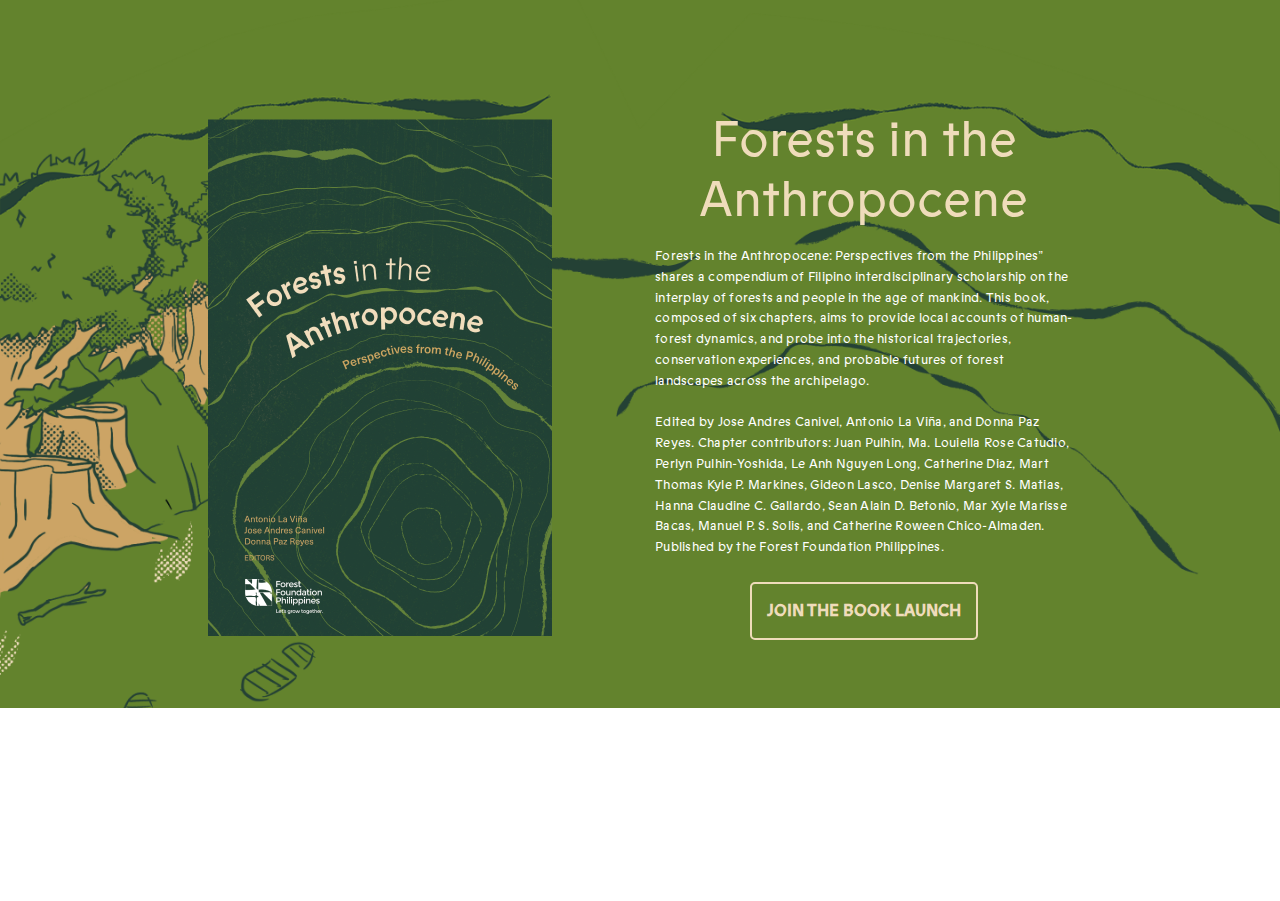
==== index.html @ 6886f60d "beta, splash, removed scroll" ====
<html>
  <head>
    <title>Forests in the Anthropocene</title>
    <meta charset="utf-8" />
    <meta name="viewport" content="width=device-width, initial-scale=1, user-scalable=no" />
    <link href="css/bootstrap.min.css" rel="stylesheet">
    <link rel="stylesheet" href="css/main.css" />
    <link rel="stylesheet" href="TahanGrotesk-Book.css" />
    <link rel="preconnect" href="https://fonts.gstatic.com">
    <link href="https://fonts.googleapis.com/css2?family=Arimo:wght@400;500;700&display=swap" rel="stylesheet">

  </head>

  <body data-target=".navbar" data-offset="50">


  <section id="hero">
    <div class="container">
      <br><br>

      <div class="col-md-10 row align-items-center m-auto">
        <div class="col-md-6">
          <img src="img/book.png">
        </div>
        <div class="col-md-6">
          <button class="three d-block d-md-none mx-auto mt-4 mb-1">Download</button>
          <h2 class="text-center" id="download-sec-copy">Forests in the Anthropocene</h2>
          <h5>Forests in the Anthropocene: Perspectives from the Philippines” shares a compendium of Filipino interdisciplinary scholarship on the interplay of forests and people in the age of mankind. This book, composed of six chapters, aims to provide local accounts of human-forest dynamics, and probe into the historical trajectories, conservation experiences, and probable futures of forest landscapes across the archipelago.<br><br>

          Edited by Jose Andres Canivel, Antonio La Viña, and Donna Paz Reyes.
          Chapter contributors: Juan Pulhin, Ma. Louiella Rose Catudio, Perlyn Pulhin-Yoshida, Le Anh Nguyen Long, Catherine Diaz, Mart Thomas Kyle P. Markines, Gideon Lasco, Denise Margaret S. Matias, Hanna Claudine C. Gallardo, Sean Alain D. Betonio, Mar Xyle Marisse Bacas, Manuel P. S. Solis, and Catherine Roween Chico-Almaden.

          Published by the Forest Foundation Philippines.</h5>
          <button class="three d-none d-md-block mx-auto mt-4 mb-1" id="dl-book"><a href="https://us06web.zoom.us/webinar/register/WN_xZzBWVZ1Qj-4t_iHycx9Fg" target="_blank">Join the book launch</a></button>
        </div>
        <!--<button value="Open popup!" id="popup__toggle" class="two" data-toggle="modal" data-src="https://www.youtube.com/embed/xNN7iTA57jM" data-target="#watchtrailer">Watch the trailer →</button>-->
      </div>


    <div class="modal fade" id="watchtrailer" tabindex="-1" role="dialog" aria-labelledby="exampleModalLabel" aria-hidden="true">
      <div class="modal-dialog modal-lg" role="document">
        <div class="modal-content">
          <div class="modal-body" id="trailerhome">
            <button type="button" class="close" data-dismiss="modal" aria-label="Close">
              <span aria-hidden="true">&times;</span>
            </button>
            <!-- 16:9 aspect ratio -->
            <div class="embed-responsive embed-responsive-16by9">
              <iframe class="embed-responsive-item" src="https://www.youtube.com/embed/xNN7iTA57jM" id="video" allowscriptaccess="always" allow="autoplay"></iframe>
            </div>
          </div>
        </div>
      </div>
    </div>
  </section>


  </div>
  <style>

  h2, p {
    color:#EFDCBB;
  }
  .modal {
    top: 100 !important;
  }

  .ico-nav {
      width: 16px;
      padding: 5px 0;
  }
  .nav-link {
    display: block;
    padding: .3rem 1rem;
  }

  .one a {
      color: #715421;
  }

  .one a:hover {
    text-decoration: none;
  }

  .two a {
      color: #EFDCBB;
  }

  .two a:hover {
    text-decoration: none;
  }

  .three a {
    color: #EFDCBB;
  }

  .three a:hover {
    text-decoration: none;
    color: #715421;
  }

  #hero {
    background-color: #63832D;
    color: white;
    padding:5% 0;
    background-image: url("img/bg-anthrop.png");
    background-repeat: no-repeat;
    background-size: cover;
    background-position: top;
    background-attachment: fixed;
}

h5 {
      font-size: 0.8rem;
      line-height: 1.3rem;
}

  </style>


  <!-- Bootstrap core JavaScript -->
  <script src="js/jquery.min.js"></script>
  <script src="js/bootstrap.bundle.min.js"></script>

  <!-- Plugin JavaScript -->
  <script src="js/jquery.easing.min.js"></script>

  <!-- Custom JavaScript for this theme -->
  <script src="js/scrolling-nav.js"></script>

  <script src="js/home.js"></script>

  </body>
</html>
---- css/main.css ----
* {
  margin: 0;
}


body {
  font-family: "Prophet", sans-serif; /*"TahanGroteskBook", Tahan Grotesk;*/
  margin: 0;
  overflow-x: hidden;
  /*background-color: #63832D;*/
}

img {
  width: 100%;
}

h1 {
  font-size: 3.5rem;
  font-weight: lighter;
  margin: 20px 0;
  font-family: "Prophet", sans-serif;

}
h2 {
  font-size: 3.1rem;
  font-weight: lighter;
  /*font-style: italic;*/
  margin-bottom: 1rem;
}
h3 {
  font-size:2.2rem;
  font-weight: lighter;
}
h4 {
  font-size:1.7rem;
  line-height: 2rem;
  margin-right: 10%;
  font-weight: lighter;

}

h5 {
  font-size: 1.1rem;
  /*font-family: Arimo;*/
  line-height: 1.8rem;
  font-weight: lighter;
  letter-spacing: 0.25px;

}
p {
  font-size: 1.05rem;
  font-family: "NeueHaas", Arimo;
  line-height: 1.8rem;
  margin-bottom: 25px;

}

hr {
  margin: 5% 0;
}

button {
  font-family: "Prophet-medium", sans-serif;
  font-weight: bold;
  background-color: white;
  border: 2px red solid;
  padding: 15px;
  margin: 15px 0;
  border-radius: 5px;
  text-transform: uppercase;
  font-size: 1rem;
}
#nav{
  z-index: 1;
  right: 0;
  top: 20%;
  width: 90px;
}
  #nav button{
    border: 0;
    background: transparent;
    outline: none;
  }
.navbar-nav {
  background: #CDA560;
  border-radius: 3rem;
}
  .navbar-nav a{
    color: #EFDCBB;
    width: 75px;
    text-align: center;
  }
  .navbar-light .navbar-nav .nav-link.active{
    color: #715321;
    background: #fff;
    border-radius: 2.5rem;
    /*padding: 1rem 2.3rem;*/
  }
.next{
  transform: rotate(180deg);
}

.sm {
    font-size: 0.8rem;
    line-height: 1.2rem;
    font-weight: bolder;
    letter-spacing: 0.1px;
}
  .sm b{
    color: #247163;
  }

.iframResponsive{
  position: relative;
  padding-bottom: 56.25%;
  height: 0;
}
.iframResponsive iframe{
  position: absolute;
  top: 0;
  left: 0;
  width: 100%;
  height: 100%;
}

.embed-container {
  position: relative;
  padding-bottom: 56.25%;
  height: 0;
  overflow: hidden;
  max-width: 100%;
}
  .embed-container iframe,
  .embed-container object,
  .embed-container embed {
    position: absolute;
    top: 0;
    left: 0;
    width: 100%;
    height: 100%;
  }
  #trailerhome{
    background: #000;
  }
    #trailerhome button{
      margin: 0 !important;
      opacity: 1;
    }
    #trailerhome button span{
      color: #9CC5BC;
    }

.one {
  color: #715421;
  border-color: #CDA560;
  transition: all 0.3s ease-in-out;
}

button.one:hover {
  color: #715421;
  background-color: #CDA560;
}

.two {
  color: #EFDCBB;
  border-color: #EFDCBB;
  background-color: #234135;
  transition: all 0.3s ease-in-out;
}

button.two:hover {
  color: #715421;
  background-color: #EFDCBB;
}

.three {
  color: #EFDCBB;
  border-color: #EFDCBB;
  background-color: #63832D;
  font-size: 1.6rem;
  transition: all 0.3s ease-in-out;
}

button.three:hover {
  color: #715421;
  background-color: #EFDCBB;
}


section {
  position: relative;
  top: -1;
  margin-bottom: -1;
}

.pdf-size{
  font-size: 0.8rem !important;
}

.preview{
  /*background-color: white;
  background-position: bottom;
  background-repeat: no-repeat;
  background-size: contain;
  /*padding: 1% 10% 5% 10%;
  padding: 0 0 10rem;
  transform: translateY(-40%);*/
}

.preview-downward{
  background-color: white;
  background-image: url("../img/top-green.png");
  background-position: bottom;
  background-repeat: no-repeat;
  background-size: contain;
  padding-bottom: 5%;
  padding-top: 1%;
}

/* TEMP BG LAYERS ---------------------------------------- */


#decision-sec {
  background: url("../img/dec-img-left.png") top left no-repeat,
              url("../img/dec-img-right.png") top right no-repeat,
              url("../img/top-green-dw-white.png") top no-repeat,
              url("../img/bottom-green-down-lime.png") bottom no-repeat,
              linear-gradient(180deg, rgba(218,244,244,0) 26%, rgba(35,65,53,1) 26%);
  background-size: auto, auto, auto, contain;
  /*background-image: url("../img/dec-img-left.png"), url("../img/dec-img-right.png"), url("../img/top-green-dw-white.png"), url("../img/bottom-green-down-lime.png");*/
  /*background-repeat: no-repeat;
  background-position: top left, top right, top, bottom;
  background-size: auto, auto, auto, contain;*/
  /*transform: translateY(905%);*/
  padding-bottom: 20rem;
  padding-top: 30rem;
  width: 100%;
  top: 628rem;
}

#download-sec {
  background-image: url("../img/download-img.png"), url("../img/download-img-bottom.png");
  background-repeat: no-repeat;
  background-position: top, bottom;
  background-size: contain;
  /*transform: translateY(727%);*/
  width: 100%;
  top: 698rem;
  padding-bottom: 10rem;
  padding-top: 10rem;
}

#dl-book{
  font-size: 1rem;
}

#footer{
  background-image: url("../img/footer-top.png"), url("../img/hero-bg.png");
  background-repeat: no-repeat;
  background-size: contain, cover;
  background-position: top, 0 1px;
  padding: 20rem 0 5rem 5rem;
  /*transform: translateY(2280%);*/
  width: 100%;
  top: 794rem;
}
#footer a{
  color: #EFDCBB;
}


/* TEMP PER SECTION ---------------------------------------- */


#hero {
    background-color: #234135;
    color: white;
    padding: 0;
    padding-bottom: 15%;
    background-image: url("../img/hero-bg.png");
    background-repeat: no-repeat;
    background-size: cover;
    background-position: top;
    background-attachment: fixed;
}
#hero p {
  color: #9CC5BC;
  font-family: "Prophet", sans-serif;
}

#hero img {
  width: auto;
}
#hero-top {
  padding-top: 3rem;
}
#logo-container{
  width: 1200px;
  margin: auto;
  position: relative;

  -webkit-mask-image: linear-gradient(90deg, rgba(0,0,0,1) 0%, rgba(0,0,0,0) 0%);
  -webkit-mask-size: 300% 100%;
  mask-image: linear-gradient(90deg, rgba(0,0,0,1) 0%, rgba(0,0,0,0) 0%);
  mask-size: 300% 100%;
  animation: fade 3s ease-in-out 1s normal forwards;
}
#hero-top object{
  width: 100%;
  top: 11rem;
  -webkit-mask-image: linear-gradient(90deg, rgba(0,0,0,1) 0%, rgba(0,0,0,0) 0%);
  -webkit-mask-size: 300% 100%;
  mask-image: linear-gradient(90deg, rgba(0,0,0,1) 0%, rgba(0,0,0,0) 0%);
  mask-size: 300% 100%;
  animation: fade 3s ease-in-out 1s normal forwards;
  }
  @keyframes fade {
    0% {
      -webkit-mask-image: linear-gradient(90deg, rgba(0,0,0,1) 0%, rgba(0,0,0,0) 0%);
      mask-image: linear-gradient(90deg, rgba(0,0,0,1) 0%, rgba(0,0,0,0) 0%);
    }
    1% {
      -webkit-mask-image: linear-gradient(90deg, rgba(0,0,0,1) 1%, rgba(0,0,0,0) 0%);
      mask-image: linear-gradient(90deg, rgba(0,0,0,1) 1%, rgba(0,0,0,0) 0%);
    }
    2% {
      -webkit-mask-image: linear-gradient(90deg, rgba(0,0,0,1) 2%, rgba(0,0,0,0) 0%);
      mask-image: linear-gradient(90deg, rgba(0,0,0,1) 2%, rgba(0,0,0,0) 0%);
    }
    3% {
      -webkit-mask-image: linear-gradient(90deg, rgba(0,0,0,1) 3%, rgba(0,0,0,0) 0%);
      mask-image: linear-gradient(90deg, rgba(0,0,0,1) 3%, rgba(0,0,0,0) 0%);
    }
    4% {
      -webkit-mask-image: linear-gradient(90deg, rgba(0,0,0,1) 4%, rgba(0,0,0,0) 0%);
      mask-image: linear-gradient(90deg, rgba(0,0,0,1) 4%, rgba(0,0,0,0) 0%);
    }
    5% {
      -webkit-mask-image: linear-gradient(90deg, rgba(0,0,0,1) 5%, rgba(0,0,0,0) 0%);
      mask-image: linear-gradient(90deg, rgba(0,0,0,1) 5%, rgba(0,0,0,0) 0%);
    }
    6% {
      -webkit-mask-image: linear-gradient(90deg, rgba(0,0,0,1) 6%, rgba(0,0,0,0) 0%);
      mask-image: linear-gradient(90deg, rgba(0,0,0,1) 6%, rgba(0,0,0,0) 0%);
    }
    7% {
      -webkit-mask-image: linear-gradient(90deg, rgba(0,0,0,1) 7%, rgba(0,0,0,0) 0%);
      mask-image: linear-gradient(90deg, rgba(0,0,0,1) 7%, rgba(0,0,0,0) 0%);
    }
    8% {
      -webkit-mask-image: linear-gradient(90deg, rgba(0,0,0,1) 8%, rgba(0,0,0,0) 0%);
      mask-image: linear-gradient(90deg, rgba(0,0,0,1) 8%, rgba(0,0,0,0) 0%);
    }
    9% {
      -webkit-mask-image: linear-gradient(90deg, rgba(0,0,0,1) 9%, rgba(0,0,0,0) 0%);
      mask-image: linear-gradient(90deg, rgba(0,0,0,1) 9%, rgba(0,0,0,0) 0%);
    }
    10% {
      -webkit-mask-image: linear-gradient(90deg, rgba(0,0,0,1) 10%, rgba(0,0,0,0) 0%);
      mask-image: linear-gradient(90deg, rgba(0,0,0,1) 10%, rgba(0,0,0,0) 0%);
    }
    11% {
      -webkit-mask-image: linear-gradient(90deg, rgba(0,0,0,1) 11%, rgba(0,0,0,0) 0%);
      mask-image: linear-gradient(90deg, rgba(0,0,0,1) 11%, rgba(0,0,0,0) 0%);
    }
    12% {
      -webkit-mask-image: linear-gradient(90deg, rgba(0,0,0,1) 12%, rgba(0,0,0,0) 0%);
      mask-image: linear-gradient(90deg, rgba(0,0,0,1) 12%, rgba(0,0,0,0) 0%);
    }
    13% {
      -webkit-mask-image: linear-gradient(90deg, rgba(0,0,0,1) 13%, rgba(0,0,0,0) 0%);
      mask-image: linear-gradient(90deg, rgba(0,0,0,1) 13%, rgba(0,0,0,0) 0%);
    }
    14% {
      -webkit-mask-image: linear-gradient(90deg, rgba(0,0,0,1) 14%, rgba(0,0,0,0) 0%);
      mask-image: linear-gradient(90deg, rgba(0,0,0,1) 14%, rgba(0,0,0,0) 0%);
    }
    15% {
      -webkit-mask-image: linear-gradient(90deg, rgba(0,0,0,1) 15%, rgba(0,0,0,0) 0%);
      mask-image: linear-gradient(90deg, rgba(0,0,0,1) 15%, rgba(0,0,0,0) 0%);
    }
    16% {
      -webkit-mask-image: linear-gradient(90deg, rgba(0,0,0,1) 16%, rgba(0,0,0,0) 0%);
      mask-image: linear-gradient(90deg, rgba(0,0,0,1) 16%, rgba(0,0,0,0) 0%);
    }
    17% {
      -webkit-mask-image: linear-gradient(90deg, rgba(0,0,0,1) 17%, rgba(0,0,0,0) 0%);
      mask-image: linear-gradient(90deg, rgba(0,0,0,1) 17%, rgba(0,0,0,0) 0%);
    }
    18% {
      -webkit-mask-image: linear-gradient(90deg, rgba(0,0,0,1) 18%, rgba(0,0,0,0) 0%);
      mask-image: linear-gradient(90deg, rgba(0,0,0,1) 18%, rgba(0,0,0,0) 0%);
    }
    19% {
      -webkit-mask-image: linear-gradient(90deg, rgba(0,0,0,1) 19%, rgba(0,0,0,0) 0%);
      mask-image: linear-gradient(90deg, rgba(0,0,0,1) 19%, rgba(0,0,0,0) 0%);
    }
    20% {
      -webkit-mask-image: linear-gradient(90deg, rgba(0,0,0,1) 20%, rgba(0,0,0,0) 0%);
      mask-image: linear-gradient(90deg, rgba(0,0,0,1) 20%, rgba(0,0,0,0) 0%);
    }
    21% {
      -webkit-mask-image: linear-gradient(90deg, rgba(0,0,0,1) 21%, rgba(0,0,0,0) 0%);
      mask-image: linear-gradient(90deg, rgba(0,0,0,1) 21%, rgba(0,0,0,0) 0%);
    }
    22% {
      -webkit-mask-image: linear-gradient(90deg, rgba(0,0,0,1) 22%, rgba(0,0,0,0) 0%);
      mask-image: linear-gradient(90deg, rgba(0,0,0,1) 22%, rgba(0,0,0,0) 0%);
    }
    23% {
      -webkit-mask-image: linear-gradient(90deg, rgba(0,0,0,1) 23%, rgba(0,0,0,0) 0%);
      mask-image: linear-gradient(90deg, rgba(0,0,0,1) 23%, rgba(0,0,0,0) 0%);
    }
    24% {
      -webkit-mask-image: linear-gradient(90deg, rgba(0,0,0,1) 24%, rgba(0,0,0,0) 0%);
      mask-image: linear-gradient(90deg, rgba(0,0,0,1) 24%, rgba(0,0,0,0) 0%);
    }
    25% {
      -webkit-mask-image: linear-gradient(90deg, rgba(0,0,0,1) 25%, rgba(0,0,0,0) 0%);
      mask-image: linear-gradient(90deg, rgba(0,0,0,1) 25%, rgba(0,0,0,0) 0%);
    }
    26% {
      -webkit-mask-image: linear-gradient(90deg, rgba(0,0,0,1) 26%, rgba(0,0,0,0) 0%);
      mask-image: linear-gradient(90deg, rgba(0,0,0,1) 26%, rgba(0,0,0,0) 0%);
    }
    27% {
      -webkit-mask-image: linear-gradient(90deg, rgba(0,0,0,1) 27%, rgba(0,0,0,0) 0%);
      mask-image: linear-gradient(90deg, rgba(0,0,0,1) 27%, rgba(0,0,0,0) 0%);
    }
    28% {
      -webkit-mask-image: linear-gradient(90deg, rgba(0,0,0,1) 28%, rgba(0,0,0,0) 0%);
      mask-image: linear-gradient(90deg, rgba(0,0,0,1) 28%, rgba(0,0,0,0) 0%);
    }
    29% {
      -webkit-mask-image: linear-gradient(90deg, rgba(0,0,0,1) 29%, rgba(0,0,0,0) 0%);
      mask-image: linear-gradient(90deg, rgba(0,0,0,1) 29%, rgba(0,0,0,0) 0%);
    }
    30% {
      -webkit-mask-image: linear-gradient(90deg, rgba(0,0,0,1) 30%, rgba(0,0,0,0) 0%);
      mask-image: linear-gradient(90deg, rgba(0,0,0,1) 30%, rgba(0,0,0,0) 0%);
    }
    31% {
      -webkit-mask-image: linear-gradient(90deg, rgba(0,0,0,1) 31%, rgba(0,0,0,0) 0%);
      mask-image: linear-gradient(90deg, rgba(0,0,0,1) 31%, rgba(0,0,0,0) 0%);
    }
    32% {
      -webkit-mask-image: linear-gradient(90deg, rgba(0,0,0,1) 32%, rgba(0,0,0,0) 0%);
      mask-image: linear-gradient(90deg, rgba(0,0,0,1) 32%, rgba(0,0,0,0) 0%);
    }
    33% {
      -webkit-mask-image: linear-gradient(90deg, rgba(0,0,0,1) 33%, rgba(0,0,0,0) 0%);
      mask-image: linear-gradient(90deg, rgba(0,0,0,1) 33%, rgba(0,0,0,0) 0%);
    }
    34% {
      -webkit-mask-image: linear-gradient(90deg, rgba(0,0,0,1) 34%, rgba(0,0,0,0) 0%);
      mask-image: linear-gradient(90deg, rgba(0,0,0,1) 34%, rgba(0,0,0,0) 0%);
    }
    35% {
      -webkit-mask-image: linear-gradient(90deg, rgba(0,0,0,1) 35%, rgba(0,0,0,0) 0%);
      mask-image: linear-gradient(90deg, rgba(0,0,0,1) 35%, rgba(0,0,0,0) 0%);
    }
    36% {
      -webkit-mask-image: linear-gradient(90deg, rgba(0,0,0,1) 36%, rgba(0,0,0,0) 0%);
      mask-image: linear-gradient(90deg, rgba(0,0,0,1) 36%, rgba(0,0,0,0) 0%);
    }
    37% {
      -webkit-mask-image: linear-gradient(90deg, rgba(0,0,0,1) 37%, rgba(0,0,0,0) 0%);
      mask-image: linear-gradient(90deg, rgba(0,0,0,1) 37%, rgba(0,0,0,0) 0%);
    }
    38% {
      -webkit-mask-image: linear-gradient(90deg, rgba(0,0,0,1) 38%, rgba(0,0,0,0) 0%);
      mask-image: linear-gradient(90deg, rgba(0,0,0,1) 38%, rgba(0,0,0,0) 0%);
    }
    39% {
      -webkit-mask-image: linear-gradient(90deg, rgba(0,0,0,1) 39%, rgba(0,0,0,0) 0%);
      mask-image: linear-gradient(90deg, rgba(0,0,0,1) 39%, rgba(0,0,0,0) 0%);
    }
    40% {
      -webkit-mask-image: linear-gradient(90deg, rgba(0,0,0,1) 40%, rgba(0,0,0,0) 0%);
      mask-image: linear-gradient(90deg, rgba(0,0,0,1) 40%, rgba(0,0,0,0) 0%);
    }
    50% {
      -webkit-mask-image: linear-gradient(90deg, rgba(0,0,0,1) 50%, rgba(0,0,0,0) 0%);
      mask-image: linear-gradient(90deg, rgba(0,0,0,1) 50%, rgba(0,0,0,0) 0%);
    }
    60% {
      -webkit-mask-image: linear-gradient(90deg, rgba(0,0,0,1) 60%, rgba(0,0,0,0) 0%);
      mask-image: linear-gradient(90deg, rgba(0,0,0,1) 60%, rgba(0,0,0,0) 0%);
    }
    70% {
      -webkit-mask-image: linear-gradient(90deg, rgba(0,0,0,1) 70%, rgba(0,0,0,0) 0%);
      mask-image: linear-gradient(90deg, rgba(0,0,0,1) 70%, rgba(0,0,0,0) 0%);
    }
    80% {
      -webkit-mask-image: linear-gradient(90deg, rgba(0,0,0,1) 80%, rgba(0,0,0,0) 0%);
      mask-image: linear-gradient(90deg, rgba(0,0,0,1) 80%, rgba(0,0,0,0) 0%);
    }
    90% {
      -webkit-mask-image: linear-gradient(90deg, rgba(0,0,0,1) 90%, rgba(0,0,0,0) 0%);
      mask-image: linear-gradient(90deg, rgba(0,0,0,1) 90%, rgba(0,0,0,0) 0%);
    }
    100% {
      -webkit-mask-image: linear-gradient(90deg, rgba(0,0,0,1) 100%, rgba(0,0,0,0) 0%);
      mask-image: linear-gradient(90deg, rgba(0,0,0,1) 100%, rgba(0,0,0,0) 0%);
    }
  }
#hero-sub {
  padding-left: 40%;
  position: relative;
  top: -90px;
}


#age-sec{
  color: #234135;
  background: url("../img/bg-anthrop.png") center top no-repeat;
  background-size: cover;
  /*transform: translateY(-14%);*/
  top:-14rem;
  padding: 31rem 0px 20rem;
  width: 100%;
}
  #agesec-copy{
    transform: translateX(13rem);
  }

  #age-sec p {
    color: #D6CD85;
  }


#linking-sec {
  background: url(../img/linking-bg.png) center top no-repeat;
  background-size: cover;
  width: 100%;
  /*transform: translateY(75%);*/
  top:45rem;
  padding: 37rem 0 10rem;
}

#linkinginfo{
  background: url(../img/top-white.png) top center no-repeat,
              linear-gradient(180deg, rgba(255,255,255,0) 17%, rgba(255,255,255,1) 17%);
  background-size: contain, auto;
  /*transform: translateY(206%);*/
  top: 96rem;
  width: 100%;
  padding-top: 7rem;
}

#network-sec {
  background: url("../img/network-bg.png") top center no-repeat;
  background-size: cover;
  /*transform: translateY(200%);*/
  top: 139rem;
  width: 100%;
  padding-top: 30rem;
  padding-bottom: 10rem;
}
#networkinfo{
  background: url(../img/top-white.png) top center no-repeat,
              linear-gradient(180deg, rgba(255,255,255,0) 16%, rgba(255,255,255,1) 16%);
  background-size: contain, auto;
  /*transform: translateY(398%);*/
  top:197rem;
  width: 100%;
  padding-top: 8rem;
}

#protecting-sec {
  background: url("../img/protecting-bg.png") top center no-repeat;
  background-size: auto;
  /*transform: translateY(355%);*/
  top:243rem;
  width: 100%;
  padding-top: 38rem;
  padding-bottom: 10rem;
}

#protectinfo{
  background: url(../img/top-white.png) top center no-repeat,
              linear-gradient(180deg, rgba(255,255,255,0) 18%, rgba(255,255,255,1) 18%);
  background-size: contain, auto;
  /*transform: translateY(700%);*/
  top:303rem;
  width: 100%;
  padding-top: 7rem;
}

#indigenous-sec {
  background: url("../img/indigenous-bg.png") top center no-repeat;
  background-size: cover;
  /*transform: translateY(570%);*/
  top:346rem;
  width: 100%;
  padding-top: 20rem;
  padding-bottom: 10rem;
}
  #indegesec-copy{
    transform: translateX(6rem);
  }

#indigenousinfo{
  background: url(../img/bottom-white.png) top center no-repeat,
              linear-gradient(180deg, rgba(255,255,255,0) 15%, rgba(255,255,255,1) 15%);
  background-size: contain, auto;
  /*transform: translateY(715%);*/
  top:398rem;
  width: 100%;
  padding-top: 11rem;
}

#nexus-sec {
  background: url("../img/nexus-bg.png") top center no-repeat;
  background-size: cover;
  /*transform: translateY(790%);*/
  top:453rem;
  width: 100%;
  padding-top: 28rem;
  padding-bottom: 7rem;
}
#nexusinfo{
  background: url(../img/bottom-white.png) top center no-repeat,
              linear-gradient(180deg, rgba(255,255,255,0) 18%, rgba(255,255,255,1) 18%);
  background-size: contain, auto;
  /*transform: translateY(1078%);*/
  top:500rem;
  width: 100%;
  padding-top: 11rem;
}

#examine-sec {
  background: url("../img/examine-bg.png") top center no-repeat;
  background-size: cover;
  /*transform: translateY(921%);*/
  top:543rem;
  width: 100%;
  padding-top: 28rem;
  padding-bottom: 9rem;
}
#examineinfo{
  background: url(../img/bottom-white.png) top center no-repeat,
              linear-gradient(180deg, rgba(255,255,255,0) 18%, rgba(255,255,255,1) 18%);
  background-size: contain, auto;
  /*transform: translateY(1215%);*/
  top:592rem;
  width: 100%;
  padding-top: 11rem;
}


#download-sec {
  background-color: #63832D;
}

.title{
  /*background-color: #234135;*/
  color: #D6CD85;
}

.title h3 {
  text-transform: uppercase;
  font-weight: lighter;
}

.title p {
  color: #CDA560;/*#6ab3bf;*/ /*#9CC5BC;*/
  font-family: "Prophet", sans-serif;
}


.preview h4 {
color: #63832D;
}

.preview p {
color: #234135;
}


#download-sec {
  color:#D6CD85;
}

#download-sec h5{
  color:#D6CD85;
}

#download-sec .sm{
  color:#234135;
}

#download-sec img {
  width: 100%;
  padding: 5%;
}
#download-sec h1{
  display: flex;
  align-items: center;
  justify-content: center;
  font-size: 2.5rem
}

.blue {color: #D6CD85/*#9CC5BC*/;}
.darkgreen {color: #234135; font-weight: bolder;}

#footer {
/*background-color: #234135;*/
color: white;
}

#chapter {
  background-color: white;
}

#download-sec img.icon-1 {
  width: 60px;
  padding: 0 15px;
}

#footer img.icon-2 {
  width: 20px;
  padding-right: 5px;
  padding-bottom: 10px;
}


#footer img.logo {
  width: 200px;
  padding-right: 5px;
  padding-bottom: 10px;
}

#footer p {
  color: #EFDCBB;
}


.vertical-bottom {
  vertical-align: bottom;
}

@media (min-width: 1920px){
  #hero-sub {
    top: -50px;
  }
  #age-sec {
    background-size: contain;
    padding: 40rem 0px 75rem;
  }
  #linking-sec {
    background-size: cover;
    top: 52rem;
    padding: 50rem 0 15rem;
  }
  #linkinginfo {
    top:116rem;
    background: url(../img/top-white.png) top center no-repeat,
                linear-gradient(180deg, rgba(255,255,255,0) 22%, rgba(255,255,255,1) 22%);
    background-size: contain, auto;
  }
  #network-sec{
    top:158rem;
    padding-bottom: 13rem;
  }
  #networkinfo {
    top:219rem;
    background: url(../img/top-white.png) top center no-repeat,
                linear-gradient(180deg, rgba(255,255,255,0) 21%, rgba(255,255,255,1) 21%);
    background-size: contain, auto;
  }
  #protecting-sec{
    top:265rem;
    padding-top: 48rem;
  }
  #protectinfo {
    top:334rem;
    background: url(../img/top-white.png) top center no-repeat,
                linear-gradient(180deg, rgba(255,255,255,0) 24%, rgba(255,255,255,1) 24%);
    background-size: contain, auto;
  }
  #indigenous-sec {
    top:377rem;
    padding-top: 26rem;
    padding-bottom: 15rem;
  }
  #indigenousinfo {
    top:430rem;
    padding-top: 13rem;
    background: url(../img/bottom-white.png) top center no-repeat,
                linear-gradient(180deg, rgba(255,255,255,0) 20%, rgba(255,255,255,1) 20%);
    background-size: contain, auto;
  }
  #nexus-sec {
    top:487rem;
    padding-top: 35rem;
    padding-bottom: 11rem;
  }
  #nexusinfo {
    top:537rem;
    padding-top: 13rem;
    background: url(../img/bottom-white.png) top center no-repeat,
                linear-gradient(180deg, rgba(255,255,255,0) 22%, rgba(255,255,255,1) 22%);
    background-size: contain, auto;
  }
  #examine-sec{
    top:581rem;
    padding-top: 22rem;
    padding-bottom: 12rem;
  }
  #examineinfo {
    top:622rem;
    padding-top: 13rem;
    background: url(../img/bottom-white.png) top center no-repeat,
                linear-gradient(180deg, rgba(255,255,255,0) 22%, rgba(255,255,255,1) 22%);
    background-size: contain, auto;
  }
  #decision-sec{
    top:658rem;
    background: url(../img/dec-img-left.png) top left no-repeat,
                url(../img/dec-img-right.png) top right no-repeat,
                url(../img/top-green-dw-white.png) top no-repeat,
                url(../img/bottom-green-down-lime.png) bottom no-repeat,
                linear-gradient(180deg, rgba(218,244,244,0) 26%, rgba(35,65,53,1) 26%);
    background-size: auto, auto, auto, contain;
  }
  #download-sec {
    top:728rem;
  }
  #footer{
    top:824rem;
  }
}

@media (min-width:1440px){
  #protecting-sec{
    background-size: cover;
    padding-bottom: 10.5rem;
  }
}

@media (min-width: 1200px) and (max-width:1439px){
  #linkinginfo {
    background: url(../img/top-white.png) top center no-repeat,
                linear-gradient(180deg, rgba(255,255,255,0) 14%, rgba(255,255,255,1) 14%);
    background-size: contain, auto;
  }
  #networkinfo {
    background: url(../img/top-white.png) top center no-repeat,
                linear-gradient(180deg, rgba(255,255,255,0) 13%, rgba(255,255,255,1) 13%);
    background-size: contain, auto;
  }
  #protectinfo {
    background: url(../img/top-white.png) top center no-repeat,
                linear-gradient(180deg, rgba(255,255,255,0) 15%, rgba(255,255,255,1) 15%);
    background-size: contain, auto;
  }
  #indigenousinfo {
    background: url(../img/bottom-white.png) top center no-repeat,
                linear-gradient(180deg, rgba(255,255,255,0) 14%, rgba(255,255,255,1) 14%);
    background-size: contain, auto;
    width: 100%;
    padding-top: 10rem;
  }
  #nexusinfo {
    background: url(../img/bottom-white.png) top center no-repeat,
                linear-gradient(180deg, rgba(255,255,255,0) 16%, rgba(255,255,255,1) 16%);
    background-size: contain, auto;
  }
  #examine-sec {
    padding-top: 22rem;
  }
  #examineinfo {
    background: url(../img/bottom-white.png) top center no-repeat,
                linear-gradient(180deg, rgba(255,255,255,0) 15%, rgba(255,255,255,1) 15%);
    background-size: contain, auto;
    top:588rem;
  }
}

@media (max-width: 1199px) {
  #hero-top object {
    top: 14rem;
  }
  #age-sec{
    padding: 23rem 0px 35rem;
  }
  #linking-sec {
    padding: 30rem 0 10rem;
  }
  #linkinginfo {
    background: url(../img/top-white.png) top center no-repeat,
                linear-gradient(180deg, rgba(255,255,255,0) 12.5%, rgba(255,255,255,1) 12.5%);
    background-size: contain, auto;
    padding-right: 5rem;
    padding-left: 2rem;
  }
  #network-sec{
    top: 142rem;
  }
  #networkinfo {
    top: 205rem;
    padding-right: 5rem;
    padding-left: 2rem;
    background: url(../img/top-white.png) top center no-repeat,
                linear-gradient(180deg, rgba(255,255,255,0) 11%, rgba(255,255,255,1) 11%);
    background-size: contain, auto;
  }
  #protecting-sec{
    top: 250rem;
  }
  #protectinfo {
    top: 312rem;
    background: url(../img/top-white.png) top center no-repeat,
                linear-gradient(180deg, rgba(255,255,255,0) 13.5%, rgba(255,255,255,1) 13.5%);
    background-size: contain, auto;
    padding-right: 5rem;
    padding-left: 3rem;
  }
  #indigenous-sec {
    top: 358rem;
  }
  #indigenousinfo {
    top: 407rem;
    background: url(../img/bottom-white.png) top center no-repeat,
                linear-gradient(180deg, rgba(255,255,255,0) 11%, rgba(255,255,255,1) 11%);
    background-size: contain, auto;
    padding-right: 5rem;
    padding-left: 3rem;
  }
  #nexus-sec {
    top: 467rem;
    padding-top: 20rem;
  }
  #nexusinfo {
    top: 515rem;
    padding-right: 5rem;
    padding-left: 3rem;
    background: url(../img/bottom-white.png) top center no-repeat,
                linear-gradient(180deg, rgba(255,255,255,0) 13%, rgba(255,255,255,1) 13%);
    background-size: contain, auto;
  }
  #examine-sec {
    top: 561rem;
    padding-top: 16rem;
  }
  #examineinfo {
    top: 600rem;
    padding-right: 5rem;
    padding-left: 3rem;
    background: url(../img/bottom-white.png) top center no-repeat,
                linear-gradient(180deg, rgba(255,255,255,0) 11%, rgba(255,255,255,1) 11%);
    background-size: contain, auto;
  }
  #decision-sec{
    background: url("../img/dec-img-left.png") top left no-repeat,
              url("../img/dec-img-right.png") top right no-repeat,
              url("../img/top-green-dw-white.png") top no-repeat,
              url("../img/bottom-green-down-lime.png") bottom no-repeat,
              linear-gradient(180deg, rgba(218,244,244,0) 30%, rgba(35,65,53,1) 30%);
    padding-bottom:8rem;
    top: 639rem;
  }
    #download-sec .row{
      padding-right: 5rem;
    }
  #footer{
    top:785rem;
  }
}

@media (max-width: 1058px) {
  #linkinginfo {
    background: url(../img/top-white.png) top center no-repeat,
                linear-gradient(180deg, rgba(255,255,255,0) 10.5%, rgba(255,255,255,1) 10.5%);
    background-size: contain, auto;
  }
  #protectinfo {
    background: url(../img/top-white.png) top center no-repeat,
                linear-gradient(180deg, rgba(255,255,255,0) 12.5%, rgba(255,255,255,1) 12.5%);
    background-size: contain, auto;
  }
  #indigenousinfo {
    background: url(../img/bottom-white.png) top center no-repeat,
                linear-gradient(180deg, rgba(255,255,255,0) 10%, rgba(255,255,255,1) 10%);
    background-size: contain, auto;
}


@media (max-width: 1046px) {
  #networkinfo {
    background: url(../img/top-white.png) top center no-repeat,
                linear-gradient(180deg, rgba(255,255,255,0) 10.5%, rgba(255,255,255,1) 10.5%);
    background-size: contain, auto;
  }
  #indigenous-sec {
    padding-top: 19rem;
  }
  #nexus-sec {
    top: 468rem;
  }
  #nexusinfo {
    background: url(../img/bottom-white.png) top center no-repeat,
                linear-gradient(180deg, rgba(255,255,255,0) 12%, rgba(255,255,255,1) 12%);
    background-size: contain, auto;
  }
  #examine-sec {
    top: 563rem;
    padding-top: 12rem;
  }
}

@media (max-width: 1037px) {
  #protectinfo {
    background: url(../img/top-white.png) top center no-repeat,
                linear-gradient(180deg, rgba(255,255,255,0) 12%, rgba(255,255,255,1) 12%);
    background-size: contain, auto;
  }
  #examine-sec {
    top: 565rem;
  }
}


@media (max-width: 1024px) {
  #networkinfo {
    background: url(../img/top-white.png) top center no-repeat,
                linear-gradient(180deg, rgba(255,255,255,0) 9.5%, rgba(255,255,255,1) 9.5%);
    background-size: contain, auto;
  }
  #protecting-sec {
    top: 255rem;
  }
  #protectinfo {
    background: url(../img/top-white.png) top center no-repeat,
                linear-gradient(180deg, rgba(255,255,255,0) 11%, rgba(255,255,255,1) 11%);
    background-size: contain, auto;
    top: 316rem;
  }
  #indigenous-sec {
    top: 363rem;
  }
  #indigenousinfo {
    top: 411rem;
  }
  #nexus-sec {
    top: 473rem;
  }
  #nexusinfo {
    top: 521rem;
  }
  #examine-sec {
    top: 573rem;
  }
  #examineinfo {
    top: 610rem;
  }
  #decision-sec{
    top: 650rem;
  }
  #download-sec {
    top:709rem;
  }
  #footer {
    top: 796rem;
  }
}

@media (max-width: 1018px) {
  #indigenousinfo {
    background: url(../img/bottom-white.png) top center no-repeat,
                linear-gradient(180deg, rgba(255,255,255,0) 9%, rgba(255,255,255,1) 9%);
    background-size: contain, auto;
  }
}

@media (max-width: 990px) {
  #agesec-copy {
    transform: translateX(9rem);
  }
  #linking-sec{
    top: 49rem;
  }
  #linkinginfo {
    top: 103rem;
    background: url(../img/top-white.png) top center no-repeat,
                linear-gradient(180deg, rgba(255,255,255,0) 9%, rgba(255,255,255,1) 9%);
    background-size: contain, auto;
  }
  #network-sec {
    top: 156rem;
  }
  #networkinfo {
    top: 230rem;
    background: url(../img/top-white.png) top center no-repeat,
                linear-gradient(180deg, rgba(255,255,255,0) 8.5%, rgba(255,255,255,1) 8.5%);
    background-size: contain, auto;
  }
  #protecting-sec {
    top: 284rem;
  }
  #protectinfo {
    top: 353rem;
    background: url(../img/top-white.png) top center no-repeat,
                linear-gradient(180deg, rgba(255,255,255,0) 9%, rgba(255,255,255,1) 9%);
    background-size: contain, auto;
  }
  #indigenous-sec {
    top: 407rem;
  }
  #indigenousinfo {
    top: 465rem;
    background: url(../img/bottom-white.png) top center no-repeat,
                linear-gradient(180deg, rgba(255,255,255,0) 8%, rgba(255,255,255,1) 8%);
    background-size: contain, auto;

  }
  #nexus-sec {
    top:538rem;
  }
  #nexusinfo {
    top:591rem;
    background: url(../img/bottom-white.png) top center no-repeat,
                linear-gradient(180deg, rgba(255,255,255,0) 10%, rgba(255,255,255,1) 10%);
    background-size: contain, auto;
  }
  #examine-sec {
    top:647rem;
  }
  #examineinfo {
    top:696rem;
    background: url(../img/bottom-white.png) top center no-repeat,
                linear-gradient(180deg, rgba(255,255,255,0) 10%, rgba(255,255,255,1) 10%);
    background-size: contain, auto;
  }
  #decision-sec{
    top: 742rem;
  }
  #download-sec {
    top:803rem;
  }
  #footer {
    top:897rem;
  }
}

@media (max-width: 900px) {
  #logo-container {
    width: 100%;
  }
  #hero img {
    width: 75%;
  }
  #hero-top object {
    top: 12rem;
  }
  h1 {
    font-size: 3rem;
    font-weight: lighter;
    margin: 20px 0;
  }
  h2 {
    font-size: 2.5rem;
  }
  h3 {
    font-size:2.1rem;
    line-height: 2rem;
  }

  #hero-sub {
    padding-left: 40%;
    position: relative;
    top: -80;
  }
  #linkinginfo {
    top:100rem;
    background: url(../img/top-white.png) top center no-repeat,
                linear-gradient(180deg, rgba(255,255,255,0) 8%, rgba(255,255,255,1) 8%);
    background-size: contain, auto;
  }
  #networkinfo {
    top:222rem;
    background: url(../img/top-white.png) top center no-repeat,
                linear-gradient(180deg, rgba(255,255,255,0) 7.5%, rgba(255,255,255,1) 7.5%);
    background-size: contain, auto;
  }
    #indegesec-copy {
      transform: translateX(2rem);
    }
  #indigenousinfo {
    padding-top: 3rem;
    background: url(../img/bottom-white.png) top center no-repeat,
                linear-gradient(180deg, rgba(255,255,255,0) 7%, rgba(255,255,255,1) 7%);
    background-size: contain, auto;
  }
  #nexus-sec {
    top: 530rem;
  }
  #nexusinfo {
    padding-top: 2rem;
    background: url(../img/bottom-white.png) top center no-repeat,
                linear-gradient(180deg, rgba(255,255,255,0) 9%, rgba(255,255,255,1) 9%);
    background-size: contain, auto;
  }
  #examine-sec {
    top:639rem;
  }
  #examineinfo {
    top:677rem;
    padding-top: 7rem;
    background: url(../img/bottom-white.png) top center no-repeat,
                linear-gradient(180deg, rgba(255,255,255,0) 9%, rgba(255,255,255,1) 9%);
    background-size: contain, auto;
  }
  #decision-sec {
    top:722rem;
  }
  #download-sec {
    top:782rem;
  }
  #footer {
    top:875rem;
  }
}

@media (max-width: 836px) {
  #protectinfo {
    background: url(../img/top-white.png) top center no-repeat,
                linear-gradient(180deg, rgba(255,255,255,0) 8%, rgba(255,255,255,1) 8%);
    background-size: contain, auto;
  }
  #examineinfo {
    background: url(../img/bottom-white.png) top center no-repeat,
                linear-gradient(180deg, rgba(255,255,255,0) 8%, rgba(255,255,255,1) 8%);
    background-size: contain, auto;
  }
}
@media (max-width: 830px) {
  #indigenousinfo {
    background: url(../img/bottom-white.png) top center no-repeat,
                linear-gradient(180deg, rgba(255,255,255,0) 6%, rgba(255,255,255,1) 6%);
    background-size: contain, auto;
  }
}

@media (max-width: 810px) {
  #linkinginfo {
    background: url(../img/top-white.png) top center no-repeat,
                linear-gradient(180deg, rgba(255,255,255,0) 7%, rgba(255,255,255,1) 7%);
    background-size: contain, auto;
  }
  #networkinfo {
    background: url(../img/top-white.png) top center no-repeat,
                linear-gradient(180deg, rgba(255,255,255,0) 7%, rgba(255,255,255,1) 7%);
    background-size: contain, auto;
  }
  #protectinfo {
    background: url(../img/top-white.png) top center no-repeat,
                linear-gradient(180deg, rgba(255,255,255,0) 7.5%, rgba(255,255,255,1) 7.5%);
    background-size: contain, auto;
  }
  #nexusinfo {
    background: url(../img/bottom-white.png) top center no-repeat,
                linear-gradient(180deg, rgba(255,255,255,0) 8%, rgba(255,255,255,1) 8%);
    background-size: contain, auto;
  }
  #examineinfo {
    /*transform: translateY(1037%);*/
    background: url(../img/bottom-white.png) top center no-repeat,
                linear-gradient(180deg, rgba(255,255,255,0) 7%, rgba(255,255,255,1) 7%);
    background-size: contain, auto;
  }
}

@media only screen and (max-width: 768px) {
  #age-sec {
    padding: 17rem 0px 35rem;
  }
  #linkinginfo {
    background: url(../img/top-white.png) top center no-repeat,
                linear-gradient(180deg, rgba(255,255,255,0) 6.5%, rgba(255,255,255,1) 6.5%);
    background-size: contain, auto;
  }
  #networkinfo {
    background: url(../img/top-white.png) top center no-repeat,
                linear-gradient(180deg, rgba(255,255,255,0) 6.5%, rgba(255,255,255,1) 6.5%);
    background-size: contain, auto;
  }
  #protectinfo {
    background: url(../img/top-white.png) top center no-repeat,
                linear-gradient(180deg, rgba(255,255,255,0) 7%, rgba(255,255,255,1) 7%);
    background-size: contain, auto;
  }
  #indigenous-sec {
    top: 413rem;
  }
  #indigenousinfo {
    top: 470rem;
  }
  #nexus-sec {
    top:541rem;
  }
  #nexusinfo {
    top:600rem;
    background: url(../img/bottom-white.png) top center no-repeat,
                linear-gradient(180deg, rgba(255,255,255,0) 7%, rgba(255,255,255,1) 7%);
    background-size: contain, auto;
  }
  #examine-sec {
    top:652rem;
  }
  #examineinfo {
    top: 689rem;
  }
  #decision-sec {
    top:737rem;
  }
  #download-sec {
    top: 797rem;

  }
  #footer {
    top:890rem;
  }
}

@media only screen and (max-width: 767px) {
  #agesec-copy {
    transform: translateX(0rem);
  }
  #linkinginfo {
    background: url(../img/top-white.png) top center no-repeat,
                linear-gradient(180deg, rgba(255,255,255,0) 5%, rgba(255,255,255,1) 5%);
    background-size: contain, auto;
  }
  #network-sec {
    top:163rem;
  }
  #networkinfo {
    top:228rem;
    background: url(../img/top-white.png) top center no-repeat,
                linear-gradient(180deg, rgba(255,255,255,0) 5.5%, rgba(255,255,255,1) 5.5%);
    background-size: contain, auto;
  }
  #protecting-sec{
    top: 289rem
  }
  #protectinfo {
    top:353rem;
    background: url(../img/top-white.png) top center no-repeat,
                linear-gradient(180deg, rgba(255,255,255,0) 5.5%, rgba(255,255,255,1) 5.5%);
    background-size: contain, auto;
  }
  #indigenousinfo {
    padding-top: 7rem;
  }
  #nexusinfo {
    padding-top: 6rem;
  }
  #examine-sec {
    top:655rem;
  }
  #examineinfo {
    top: 700rem;
  }
  #decision-sec {
    background: url(../img/dec-img-left.png) top left no-repeat,
                url(../img/dec-img-right.png) top right no-repeat,
                url(../img/top-green-dw-white.png) top no-repeat,
                url(../img/bottom-green-down-lime.png) bottom no-repeat,
                linear-gradient(180deg, rgba(218,244,244,0) 26%, rgba(35,65,53,1) 26%);
    top:754rem;
  }
  #download-sec {
    top:823rem;
  }
  #footer {
    top:946rem;
  }
}

@media only screen and (max-width: 666px){
  #hero-top object {
    top: 10rem;
  }
  #linkinginfo {
    background: url(../img/top-white.png) top center no-repeat,
                linear-gradient(180deg, rgba(255,255,255,0) 5%, rgba(255,255,255,1) 5%);
    background-size: contain, auto;
  }
  #networkinfo {
    background: url(../img/top-white.png) top center no-repeat,
                linear-gradient(180deg, rgba(255,255,255,0) 5.5%, rgba(255,255,255,1) 5.5%);
    background-size: contain, auto;
  }
  #protectinfo {
    background: url(../img/top-white.png) top center no-repeat,
                linear-gradient(180deg, rgba(255,255,255,0) 5.5%, rgba(255,255,255,1) 5.5%);
    background-size: contain, auto;
  }
  #indigenousinfo {
    background: url(../img/bottom-white.png) top center no-repeat,
                linear-gradient(180deg, rgba(255,255,255,0) 5%, rgba(255,255,255,1) 5%);
    background-size: contain, auto;
  }
  #nexusinfo {
    background: url(../img/bottom-white.png) top center no-repeat,
                linear-gradient(180deg, rgba(255,255,255,0) 6%, rgba(255,255,255,1) 6%);
    background-size: contain, auto;
  }
  #examineinfo {
    background: url(../img/bottom-white.png) top center no-repeat,
                linear-gradient(180deg, rgba(255,255,255,0) 6%, rgba(255,255,255,1) 6%);
    background-size: contain, auto;
  }
}

@media only screen and (max-width: 640px){
  #age-sec{
    top:-11rem
  }
  #network-sec {
    top:165rem;
  }
  #networkinfo {
    /*transform: translateY(356%);*/
    background: url(../img/top-white.png) top center no-repeat,
                linear-gradient(180deg, rgba(255,255,255,0) 5%, rgba(255,255,255,1) 5%);
    background-size: contain, auto;
  }
  #protecting-sec {
    top:291rem;
  }
  #protectinfo {
    top:356rem;
  }
  #indigenous-sec {
    top:418rem;
  }
  #indigenousinfo {
    top:473rem;
    background: url(../img/bottom-white.png) top center no-repeat,
                linear-gradient(180deg, rgba(255,255,255,0) 4%, rgba(255,255,255,1) 4%);
    background-size: contain, auto;
  }
  #nexus-sec {
    padding-top: 13rem;
    top:553rem;
  }
  #nexusinfo {
    top:603rem;
    background: url(../img/bottom-white.png) top center no-repeat,
                linear-gradient(180deg, rgba(255,255,255,0) 5%, rgba(255,255,255,1) 5%);
    background-size: contain, auto;
  }
  #examine-sec {
    top:662rem;
  }
  #examineinfo {
    background: url(../img/bottom-white.png) top center no-repeat,
                linear-gradient(180deg, rgba(255,255,255,0) 5%, rgba(255,255,255,1) 5%);
    background-size: contain, auto;
    top:707rem;
  }
  #decision-sec {
    top:769rem;
  }
  #download-sec {
    top:838rem;
  }
  #footer {
    top:961rem;
  }
}

@media only screen and (max-width: 600px){
  #age-sec {
    padding: 14rem 5rem 35rem 0;
  }
  #linkinginfo {
    background: url(../img/top-white.png) top center no-repeat,
                linear-gradient(180deg, rgba(255,255,255,0) 4.5%, rgba(255,255,255,1) 4.5%);
    background-size: contain, auto;
  }
  #networkinfo {
    background: url(../img/top-white.png) top center no-repeat,
                linear-gradient(180deg, rgba(255,255,255,0) 4.5%, rgba(255,255,255,1) 4.55%);
    background-size: contain, auto;
  }
  #protectinfo {
    background: url(../img/top-white.png) top center no-repeat,
                linear-gradient(180deg, rgba(255,255,255,0) 5%, rgba(255,255,255,1) 5%);
    background-size: contain, auto;
  }
  #examineinfo {
    background: url(../img/bottom-white.png) top center no-repeat,
                linear-gradient(180deg, rgba(255,255,255,0) 4%, rgba(255,255,255,1) 4%);
    background-size: contain, auto;
  }
}

@media only screen and (max-width: 575px){
  #linkinginfo {
    background: url(../img/top-white.png) top center no-repeat,
                linear-gradient(180deg, rgba(255,255,255,0) 4%, rgba(255,255,255,1) 4%);
    background-size: contain, auto;
  }
  #network-sec {
    padding-right: 5rem;
  }
  #networkinfo {
    background: url(../img/top-white.png) top center no-repeat,
                linear-gradient(180deg, rgba(255,255,255,0) 4%, rgba(255,255,255,1) 4%);
    background-size: contain, auto;
  }
  #protecting-sec {
    padding-right: 5rem;
  }
  #protectinfo {
    background: url(../img/top-white.png) top center no-repeat,
                linear-gradient(180deg, rgba(255,255,255,0) 4%, rgba(255,255,255,1) 4%);
    background-size: contain, auto;
  }
  #indigenous-sec {
    padding-right: 5rem;
  }
  #indigenousinfo {
    background: url(../img/bottom-white.png) top center no-repeat,
                linear-gradient(180deg, rgba(255,255,255,0) 3%, rgba(255,255,255,1) 3%);
    background-size: contain, auto;
  }
  #nexus-sec {
    padding-right: 5rem;
  }
  #nexusinfo {
    background: url(../img/bottom-white.png) top center no-repeat,
                linear-gradient(180deg, rgba(255,255,255,0) 4%, rgba(255,255,255,1) 4%);
    background-size: contain, auto;
  }
  #examine-sec {
    padding-right: 5rem;
  }
  #decision-sec {
    padding-right: 5rem;
  }
}

@media only screen and (max-width: 480px){
  #nav {
    right: -0.8rem;
    top: 25%;
  }
  #nav button{
    margin: 0 !important;
  }
  .navbar-nav a {
    width: 50px;
  }
  #hero {
    height: 100vh;
  }
  #hero img {
    width: 62%;
    transform: translateX(10px);
  }
  #hero-top object {
    top: 6.5rem;
  }
  #hero-sub {
    padding-left: 20%;
    top: -28px;
    padding-right: 5rem;
  }
  #age-sec{
    padding-right: 2.5rem;
  }
  #linking-sec {
    padding-right: 2.5rem;
  }
  #linkinginfo {
    background: url(../img/top-white.png) top center no-repeat,
                linear-gradient(180deg, rgba(255,255,255,0) 3%, rgba(255,255,255,1) 3%);
    background-size: contain, auto;
    padding-right: 2.5rem;
  }
  #networkinfo {
    background: url(../img/top-white.png) top center no-repeat,
                linear-gradient(180deg, rgba(255,255,255,0) 3%, rgba(255,255,255,1) 3%);
    background-size: contain, auto;
  }
  #protectinfo {
    background: url(../img/top-white.png) top center no-repeat,
                linear-gradient(180deg, rgba(255,255,255,0) 3%, rgba(255,255,255,1) 3%);
    background-size: contain, auto;
  }
  #indigenous-sec {
    padding-right: 2.5rem;
  }
    #indegesec-copy {
      transform: translateX(0rem);
    }
  #indigenousinfo {
    background: url(../img/bottom-white.png) top center no-repeat,
                linear-gradient(180deg, rgba(255,255,255,0) 2.5%, rgba(255,255,255,1) 2.5%);
    background-size: contain, auto;
  }
  #nexus-sec {
  }
  #nexusinfo {
    background: url(../img/bottom-white.png) top center no-repeat,
                linear-gradient(180deg, rgba(255,255,255,0) 3%, rgba(255,255,255,1) 3%);
    background-size: contain, auto;
  }
  #examine-sec {
    padding-right: 5rem;
  }
  #examineinfo {
    background: url(../img/bottom-white.png) top center no-repeat,
                linear-gradient(180deg, rgba(255,255,255,0) 3%, rgba(255,255,255,1) 3%);
    background-size: contain, auto;
    padding-top: 4rem;
  }
  #decision-sec {
    background: url(../img/dec-img-left.png) top left no-repeat,
                url(../img/dec-img-right.png) top right no-repeat,
                url(../img/top-green-dw-white.png) top no-repeat,
                url(../img/bottom-green-down-lime.png) bottom no-repeat,
                linear-gradient(180deg, rgba(218,244,244,0) 24%, rgba(35,65,53,1) 24%);
  }
}

@media only screen and (max-width: 414px){
  #hero{
    padding-bottom: 32%
  }
    #logo-container{
      width: 100%;
    }
    #hero img {
      width: 71%;
      transform: translateX(1rem);
    }
    #hero-top object {
      top: 7rem;
    }
  #age-sec {
    padding-top: 30%;
    padding-right: 2.5rem;
    background-size: cover;
    padding-bottom: 10%;
  }
  #linking-sec {
    top:60rem;
    padding: 20rem 2.5rem 4rem 0;
  }
  #linkinginfo {
        background: url(../img/top-white.png) top center no-repeat,
        linear-gradient(180deg, rgba(255,255,255,0) 2.5%, rgba(255,255,255,1) 2.5%);
    background-size: contain, auto;
    width: 100%;
    padding-top: 4rem;
    padding-right: 2.5rem;
  }
  #network-sec {
    top:188rem;
    padding-top: 15rem;
    padding-bottom: 5rem;
    padding-right: 2.8rem;
  }

  #networkinfo {
    top:232rem;
    padding-top: 3rem;
    padding-right: 2.5rem;
    background: url(../img/top-white.png) top center no-repeat,
                linear-gradient(180deg, rgba(255,255,255,0) 2.5%, rgba(255,255,255,1) 2.5%);
    background-size: contain, auto;
  }
  #protecting-sec {
    top:313rem;
    padding-top: 26rem;
    padding-bottom: 5rem;
    padding-right: 2.5rem;
  }
  #protectinfo {
    top:360rem;
    padding-top: 4rem;
    padding-right: 2.5rem;
    padding-left: 1rem;
    background: url(../img/top-white.png) top center no-repeat,
                linear-gradient(180deg, rgba(255,255,255,0) 2.5%, rgba(255,255,255,1) 2.5%);
    background-size: contain, auto;
  }

  #indigenous-sec {
    top:437rem;
    padding-top: 8rem;
    padding-bottom: 5rem;
    padding-right: 2.5rem;
  }
  #indigenousinfo {
    top: 475rem;
    padding-top: 4rem;
    padding-right: 2.5rem;
    padding-left: 1.5rem;
    background: url(../img/bottom-white.png) top center no-repeat,
                linear-gradient(180deg, rgba(255,255,255,0) 2%, rgba(255,255,255,1) 2%);
    background-size: contain, auto;
  }
  #nexus-sec {
    top:580rem;
    padding-top: 16rem;
    padding-bottom: 8rem;
    padding-right: 2.5rem;
  }
  #nexusinfo {
    top:616rem;
    padding-top: 3rem;
    padding-right: 2.5rem;
    padding-left: 1.5rem;
  }
  #examine-sec {
    top:694rem;
    padding-top: 8rem;
    padding-bottom: 4rem;
    padding-right: 2.5rem;
  }
  #examineinfo {
    top:725rem;
    padding-top: 3rem;
    padding-right: 2.5rem;
  }

  .preview h4 {
    padding-bottom: 5%;
  }

  #decision-sec {
    padding-top: 15%;
    background: url("../img/dec-img-right.png") center right no-repeat,
                url("../img/top-green-dw-white.png") top no-repeat,
                url("../img/bottom-green-down-lime.png") bottom no-repeat,
                linear-gradient(180deg, rgba(218,244,244,0) 4%, rgba(35,65,53,1) 4%);
    background-size: contain;
    top:818rem;
    padding-bottom: 4.85rem;
    padding-right: 3rem;
  }

  #download-sec {
    top:861rem;
    padding-bottom: 4rem;
    padding-top: 4rem;
    padding-right: 2.5rem;
  }
    #download-sec .row {
      padding-right: 3rem;
    }

  #footer {
    padding: 8rem 2.5rem 3rem 0;
    top:964rem;
    text-align: center;
  }



   button {
     font-size: 1rem !important;
     margin-bottom: 2rem !important
   }

  .popup{
    padding: 1rem !important;
  }
  .iframResponsive iframe{
    width: 92%;
  }

  h1 {
    font-size: 1.8rem;
  }

  h2 {
    font-size: 2rem;
  }
  h3 {
    font-size:1.8rem;
  }
  hr{
    display: none;
  }

  #hero-sub {
    position: relative;
    padding: 0 5rem 0 2rem;
    top: 0rem;
    text-align: center;
  }
    #hero-sub p{
      margin: 0;
    }

  #download-sec img{
    width: 100%;
    padding: 5% 0;
  }
  #download-sec h5{
    margin: 0;
  }
  #download-sec h1{
    font-size: 1.8rem;
    display: block;
  }
}

@media only screen
  and (max-width: 393px){
    #age-sec {
      padding-top: 38%;
    }
    #linking-sec {
      top:66rem;
    }
    #linkinginfo {
      top: 107rem;
      background: url(../img/top-white.png) top center no-repeat,
                  linear-gradient(180deg, rgba(255,255,255,0) 2%, rgba(255,255,255,1) 2%);
      background-size: contain, auto;
    }
    #network-sec {
      top: 200rem;
    }
    #networkinfo {
      top:245rem;
      background: url(../img/top-white.png) top center no-repeat,
                  linear-gradient(180deg, rgba(255,255,255,0) 2%, rgba(255,255,255,1) 2%);
      background-size: contain, auto;
    }
    #protecting-sec {
      top:326rem;
    }
    #protectinfo {
      top:372rem;
      background: url(../img/top-white.png) top center no-repeat,
                  linear-gradient(180deg, rgba(255,255,255,0) 2%, rgba(255,255,255,1) 2%);
      background-size: contain, auto;
    }
    #indigenous-sec {
      top:455rem;
    }
    #indigenousinfo {
      top:498rem;
    }
    #nexus-sec {
      top:605rem;
    }
    #nexusinfo {
      top:651rem;
    }
    #examine-sec {
      top:736rem;
    }
    #examineinfo {
      top:769rem;
    }
    #decision-sec {
    background: url(../img/dec-img-right.png) center right no-repeat,
                url(../img/top-green-dw-white.png) top no-repeat,
                url(../img/bottom-green-down-lime.png) bottom no-repeat,
                linear-gradient(180deg, rgba(218,244,244,0) 4%, rgba(35,65,53,1) 4%);
    top:871rem;
    }
    #download-sec {
      top:917.5rem;
    }
    #footer {
      top:1027rem;
    }
}

@media only screen and (max-width: 375px){
  #linking-sec {
    top: 68rem;
  }
  #network-sec {
    top: 202rem;
  }
  #protecting-sec {
    top: 334rem;
  }
  #protectinfo {
    top: 382rem;
  }
  #indigenous-sec {
    top: 470rem;
  }
  #indigenousinfo {
    top: 515rem;
  }
  #nexus-sec {
    top: 631rem;
  }
  #nexusinfo {
    top: 667rem;
  }
  #examine-sec {
    top: 754rem;
  }
  #examineinfo {
    top: 785rem;
  }
  #decision-sec{
    top: 887rem;
  }
  #download-sec {
    top: 934.5rem;
  }
  #footer {
    top: 1044rem;
  }
}

@media only screen and (max-width: 349px){
  #linking-sec {
    top: 75rem;
  }
  #linkinginfo {
    top: 120rem;
  }
  #network-sec {
    top: 225rem;
  }
  #networkinfo {
    top: 275rem;
  }
  #protecting-sec {
    top: 376rem;
  }
  #protectinfo {
    top: 427rem;
  }
  #indigenous-sec {
    top: 520rem;
  }
  #indigenousinfo {
    top: 570rem;
  }
  #nexus-sec {
    top: 692rem;
  }
  #nexusinfo {
    top: 732rem;
  }
  #examine-sec {
    top: 830rem;
  }
  #examineinfo {
    top: 863rem;
  }
  #decision-sec {
    top: 983rem;
  }
  #download-sec {
    top: 1031.5rem;
  }
  #footer {
    top: 1147rem;
  }
}

.popup__overlay {
  display: none;
  position: fixed;
  left: 0;
  top: 0;
  width: 100%;
  height: 100%;
  background: rgba(41, 72, 54, 0.5);
  text-align: center;
  z-index: 100;
}

.popup__overlay:after {
  display: inline-block;
  height: 100%;
  width: 0;
  vertical-align: middle;
  content: "";
}

.popup {
  display: inline-block;
  position: relative;
  width: 100%;
  /*height: 100%;*/
  max-width: 640px;
  max-height: 480px;
  padding: 2rem;
  border: 1px solid black;
  background: black;
  color: white;
  vertical-align: middle;
}

.popup-form__row {
  margin: 1em 0;
}

.popup__close {
  display: block;
  position: absolute;
  top: 1px;
  right: 1px;
  width: 12px;
  height: 12px;
  padding: 8px;
  cursor: pointer;
  text-align: center;
  font-size: 12px;
  line-height: 12px;
  color: rgba(53, 36, 22, 0.95);
  text-decoration: none;
  font-weight: bold;
}

.popup__close:hover {
  color: #eea200;
}

iframe {
  width: 100%;
  height: 100%;
}

/* other styles */

input[type="button"] {
  border: none;
  padding: 0.5em;
  background-color: yellow;
}

input[type="button"]:hover {
  background-color: yellowgreen;
}
---- TahanGrotesk-Book.css ----
/* Webfont: TahanGrotesk-Book */
@font-face {
    font-family: 'TahanGroteskBook';
    src: url('TahanGrotesk-Book.eot'); /* IE9 Compat Modes */
    src: url('TahanGrotesk-Book.eot?#iefix') format('embedded-opentype'), /* IE6-IE8 */
         url('TahanGrotesk-Book.woff') format('woff'), /* Modern Browsers */
         url('TahanGrotesk-Book.ttf') format('truetype'); /* Safari, Android, iOS */
             font-style: normal;
    font-weight: normal;
    text-rendering: optimizeLegibility;
}

@font-face {
    font-family: 'Prophet';
    src: url('Prophet-Regular.otf') format('truetype'); /* Safari, Android, iOS */
             font-style: normal;
    font-weight: normal;
    text-rendering: optimizeLegibility;
}

@font-face {
    font-family: 'Prophet-Medium';
    src: url('Prophet-Medium.otf') format('truetype'); /* Safari, Android, iOS */
             font-style: normal;
    font-weight: normal;
    text-rendering: optimizeLegibility;
}

@font-face {
    font-family: 'NeueHaas';
    src: url('NeueHaasUnicaW01-Regular.otf') format('truetype'); /* Safari, Android, iOS */
             font-style: normal;
    font-weight: normal;
    text-rendering: optimizeLegibility;
}

@font-face {
    font-family: 'NeueHaas-Medium';
    src: url('NeueHaasUnicaW01-Medium.otf') format('truetype'); /* Safari, Android, iOS */
             font-style: normal;
    font-weight: normal;
    text-rendering: optimizeLegibility;
}
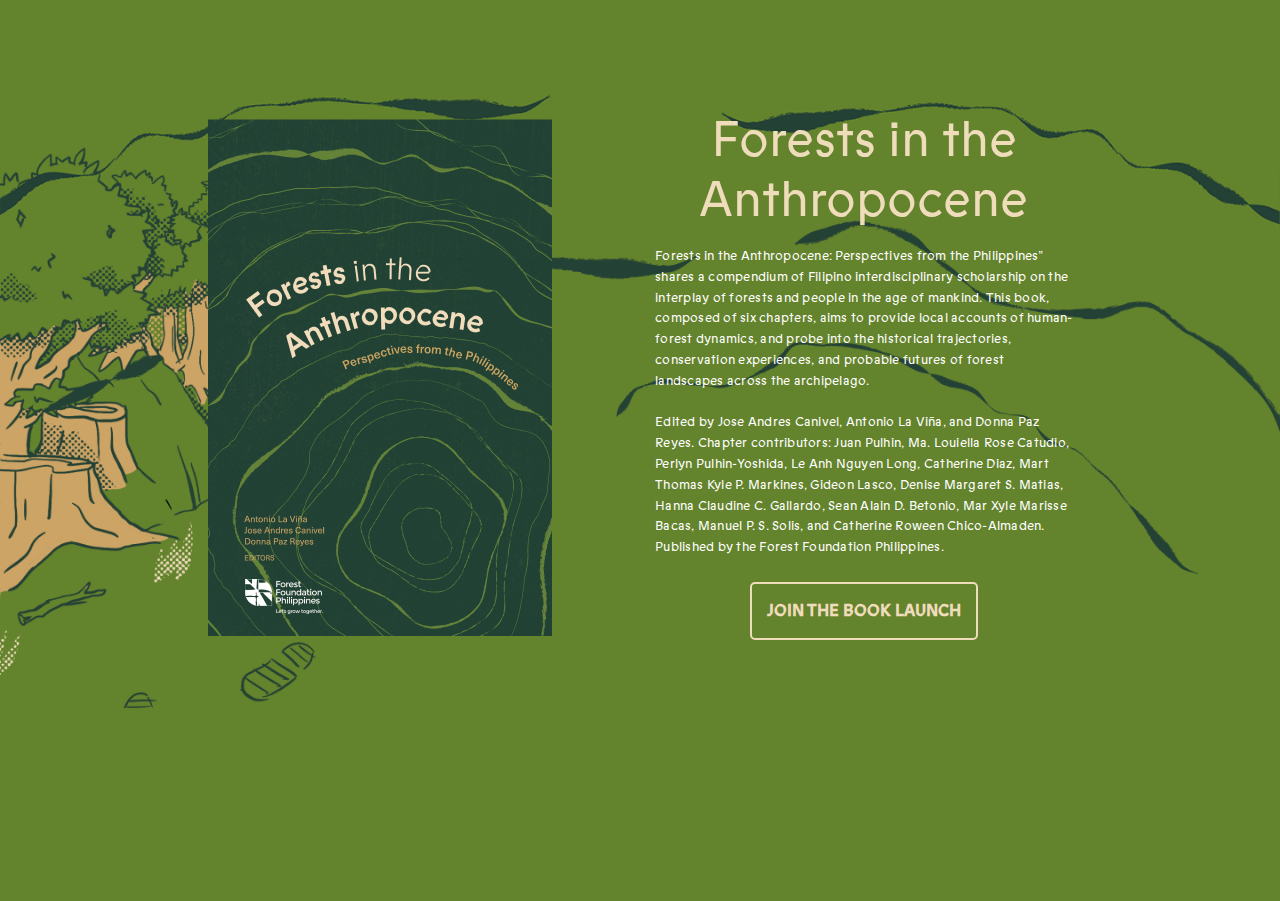
==== commit bf82064d: "bg color" ====
--- a/index.html
+++ b/index.html
@@ -116,6 +116,13 @@
       line-height: 1.3rem;
 }
 
+body {
+    font-family: "Prophet", sans-serif;
+    margin: 0;
+    overflow-x: hidden;
+    background-color: #63832D !important;
+}
+
   </style>
 
 
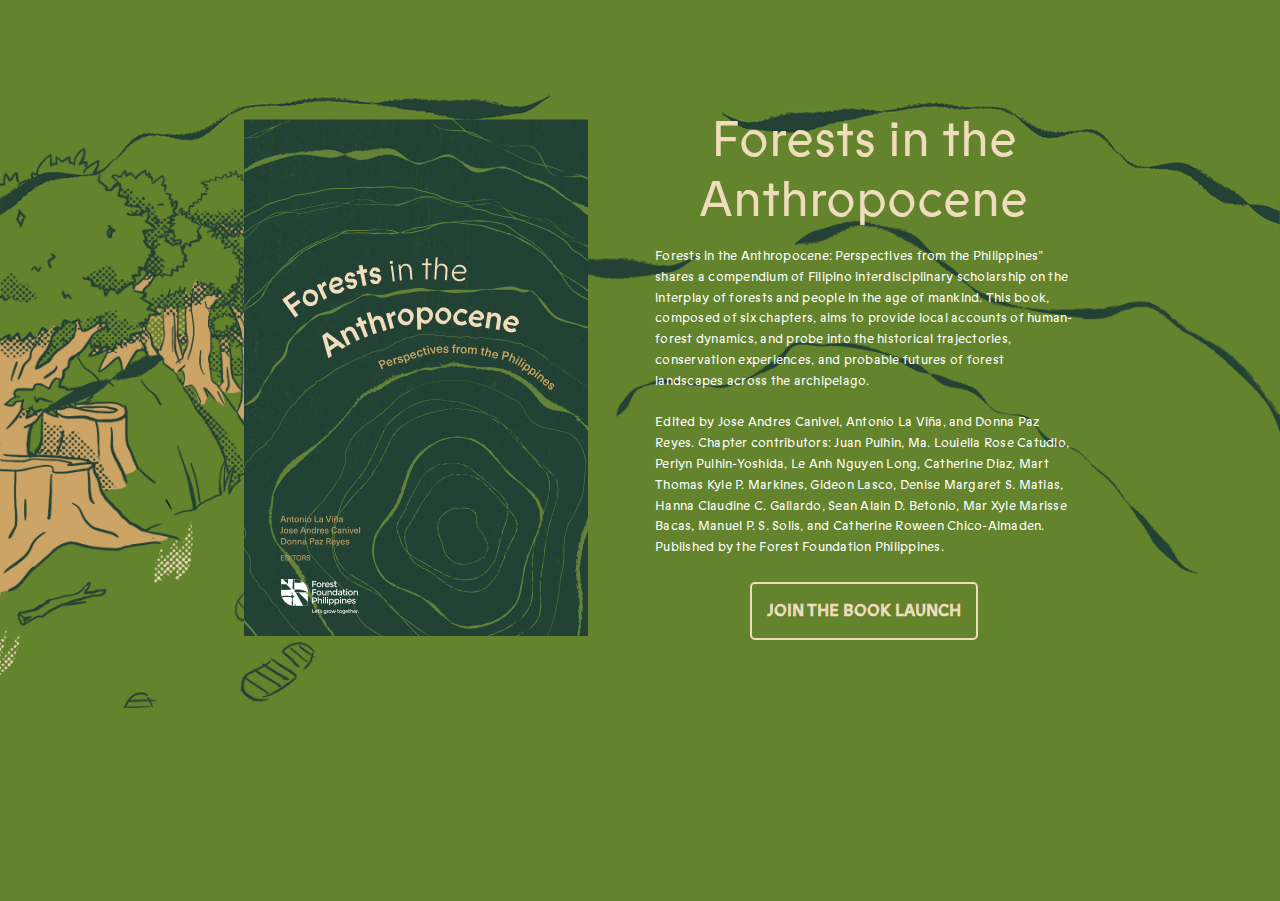
==== commit f3e6ec54: "logo fix for small screens" ====
--- a/index.html
+++ b/index.html
@@ -10,6 +10,26 @@
     <link rel="preconnect" href="https://fonts.gstatic.com">
     <link href="https://fonts.googleapis.com/css2?family=Arimo:wght@400;500;700&display=swap" rel="stylesheet">
 
+
+    <meta name="description" content="Local accounts of human-forest dynamics, and probe into the historical trajectories, conservation experiences, and probable futures of forest landscapes across the archipelago..">
+    <meta name="author" content="Forest Foundation">
+    <meta property="og:title" content="Forests in the Anthropocene" />
+    <meta property="og:type" content="website" />
+    <meta property="og:description" content="Local accounts of human-forest dynamics, and probe into the historical trajectories, conservation experiences, and probable futures of forest landscapes across the archipelago." />
+    <meta property="og:image:secure_url" content="/assets/images/woh-share.jpg" />
+    <meta property="og:image" content="/img/ff-share.jpg" />
+    <meta property="og:image:width" content="1000" />
+    <meta property="og:image:height" content="520" />
+    <meta property="og:url" content="" />
+    <meta property="og:site_name" content="Forest Foundation" />
+
+    <meta name="twitter:card" content="summary_large_image" />
+    <meta name="twitter:site" content="" />
+    <meta name="twitter:creator" content="Forest Foundation" />
+    <meta name="twitter:title" content="Forests in the Anthropocene" />
+    <meta name="twitter:description" content="Local accounts of human-forest dynamics, and probe into the historical trajectories, conservation experiences, and probable futures of forest landscapes across the archipelago.." />
+    <meta name="twitter:image" content="/img/ff-share.jpg" />
+
   </head>
 
   <body data-target=".navbar" data-offset="50">
@@ -20,7 +40,7 @@
       <br><br>
 
       <div class="col-md-10 row align-items-center m-auto">
-        <div class="col-md-6">
+        <div class="col-md-6" style="text-align: center;">
           <img src="img/book.png">
         </div>
         <div class="col-md-6">
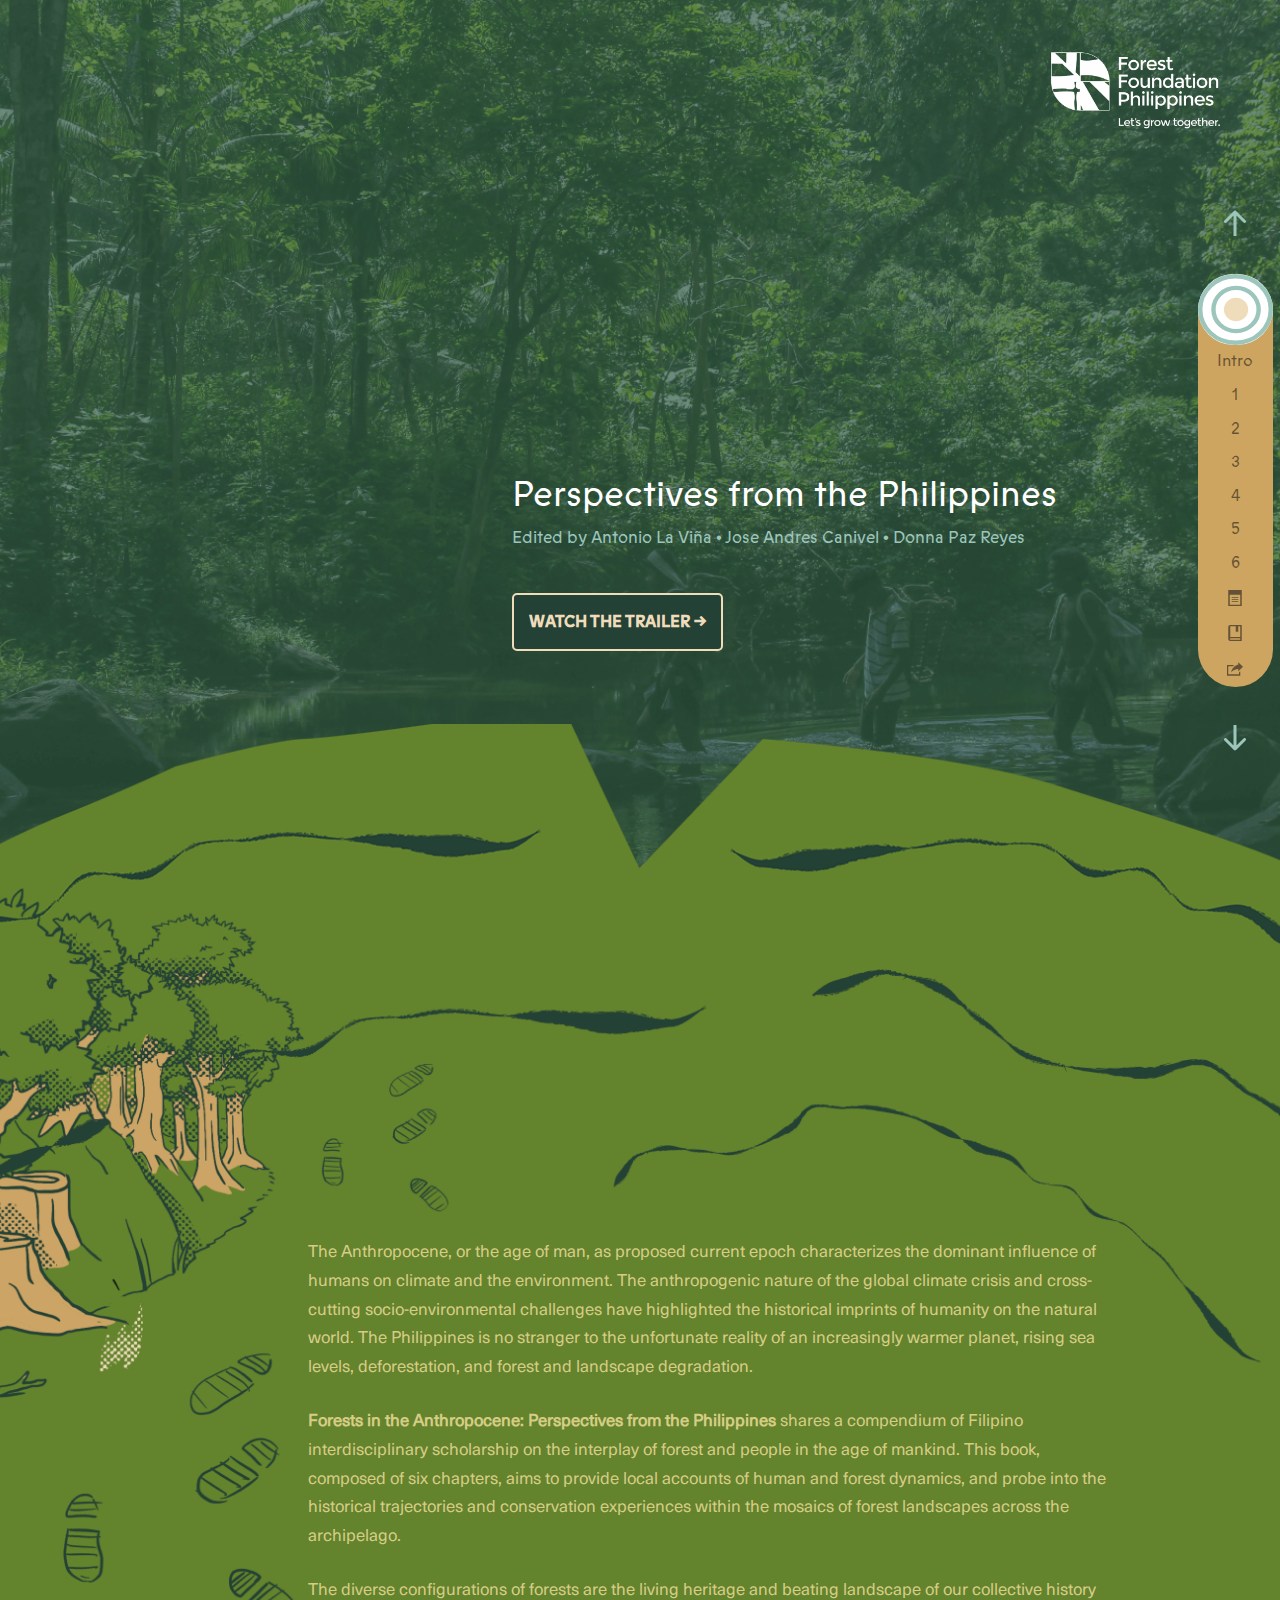
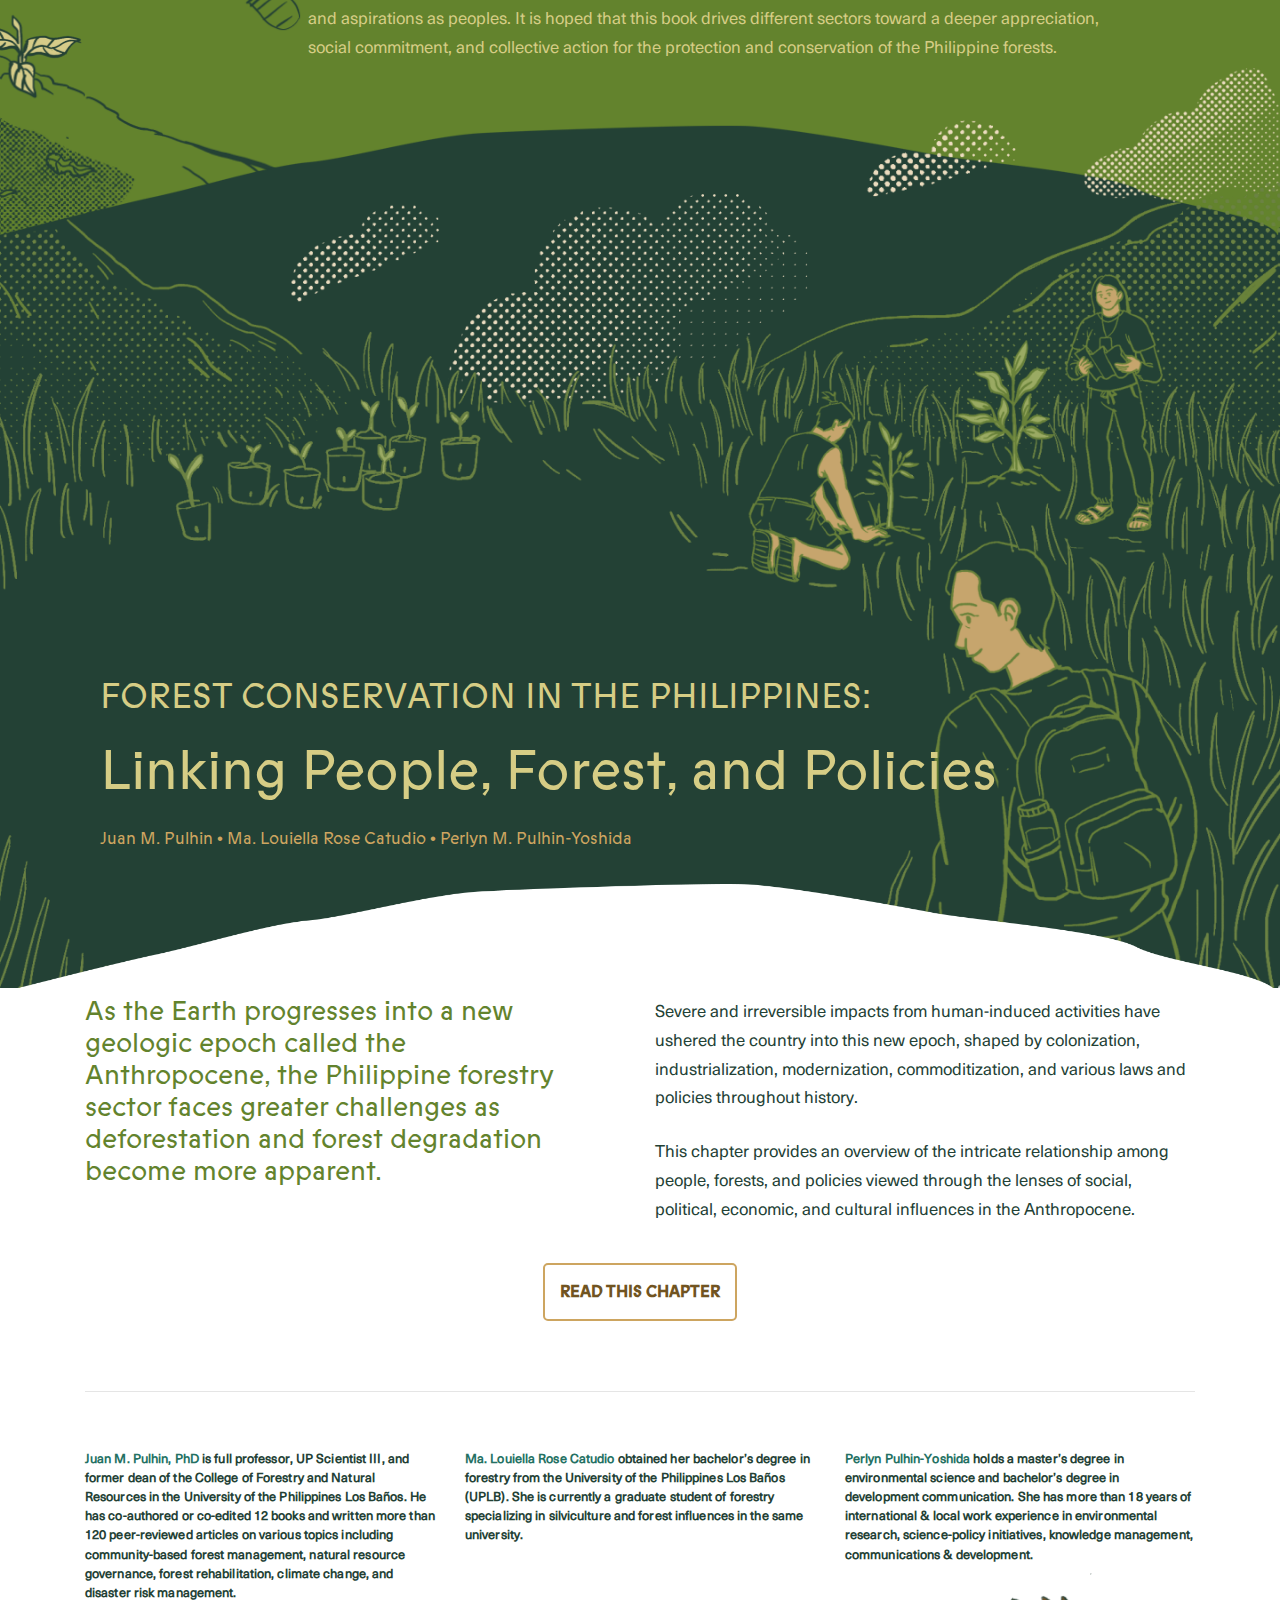
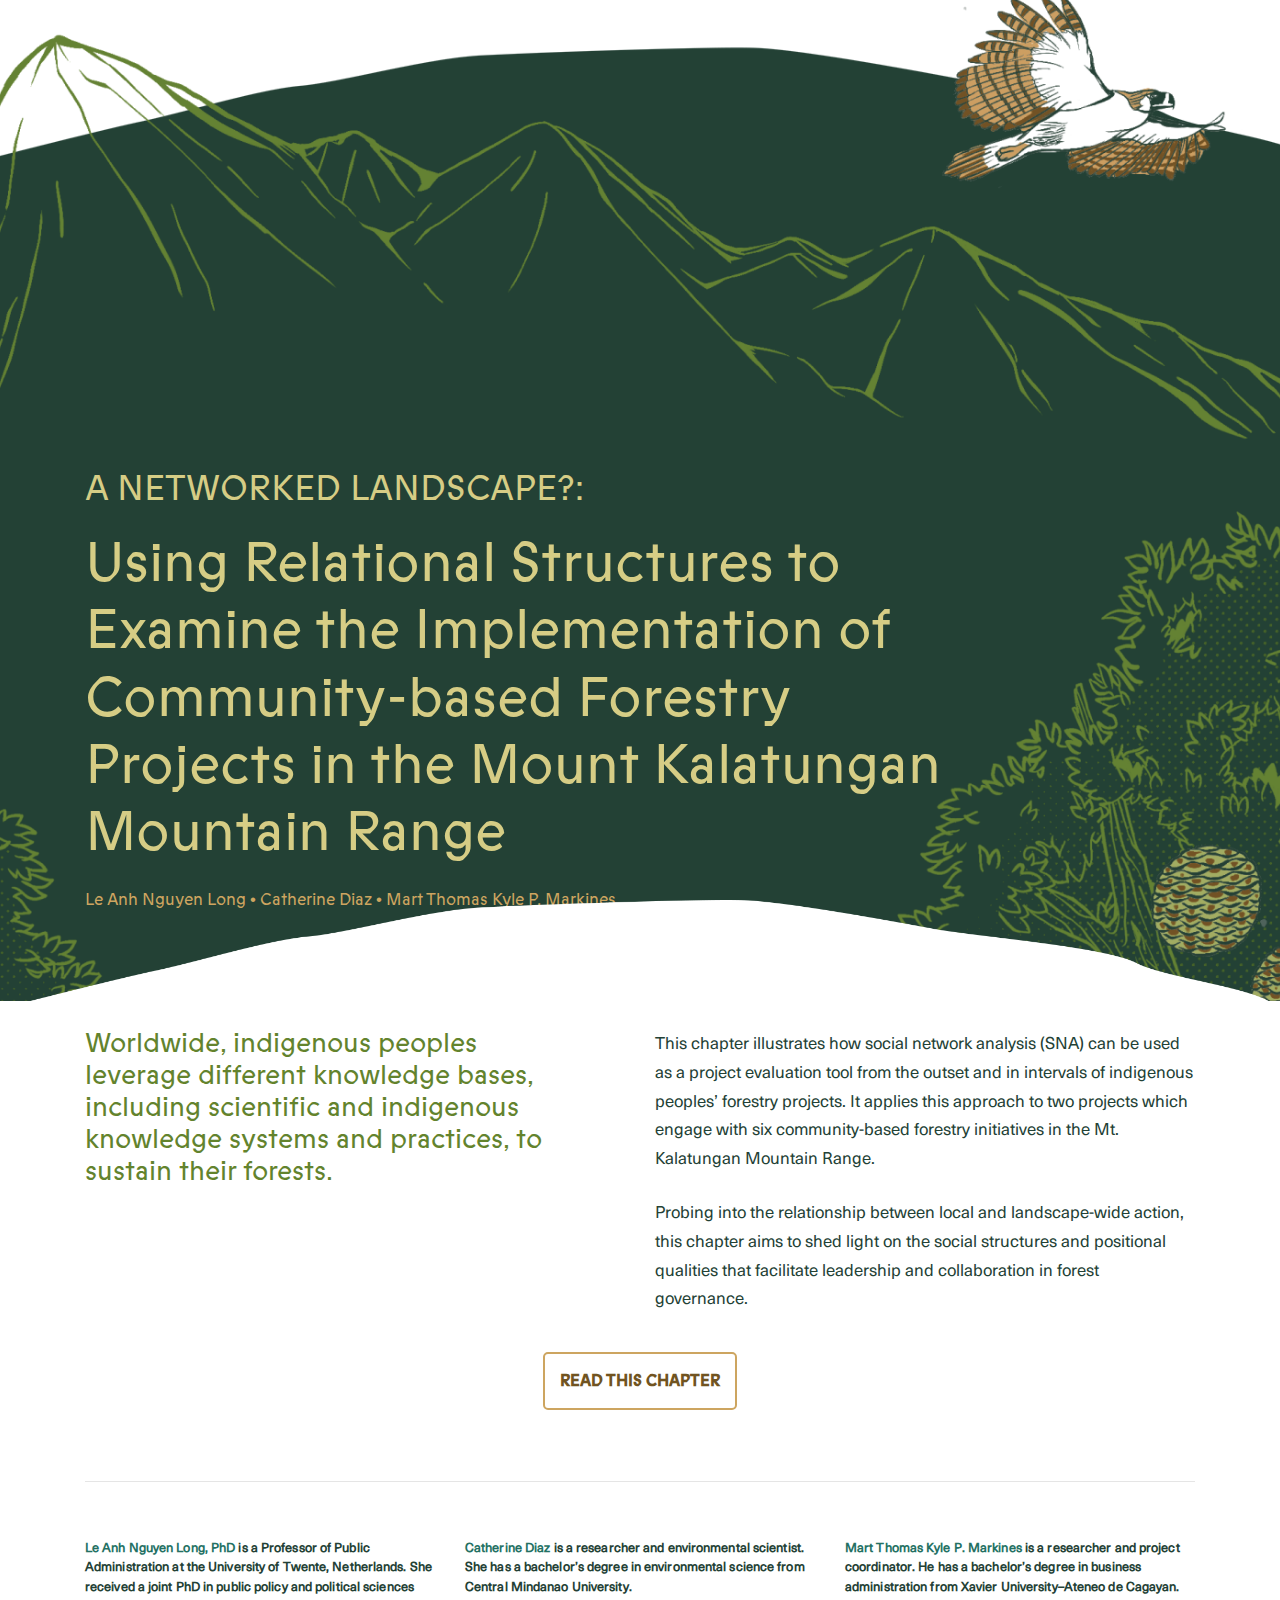
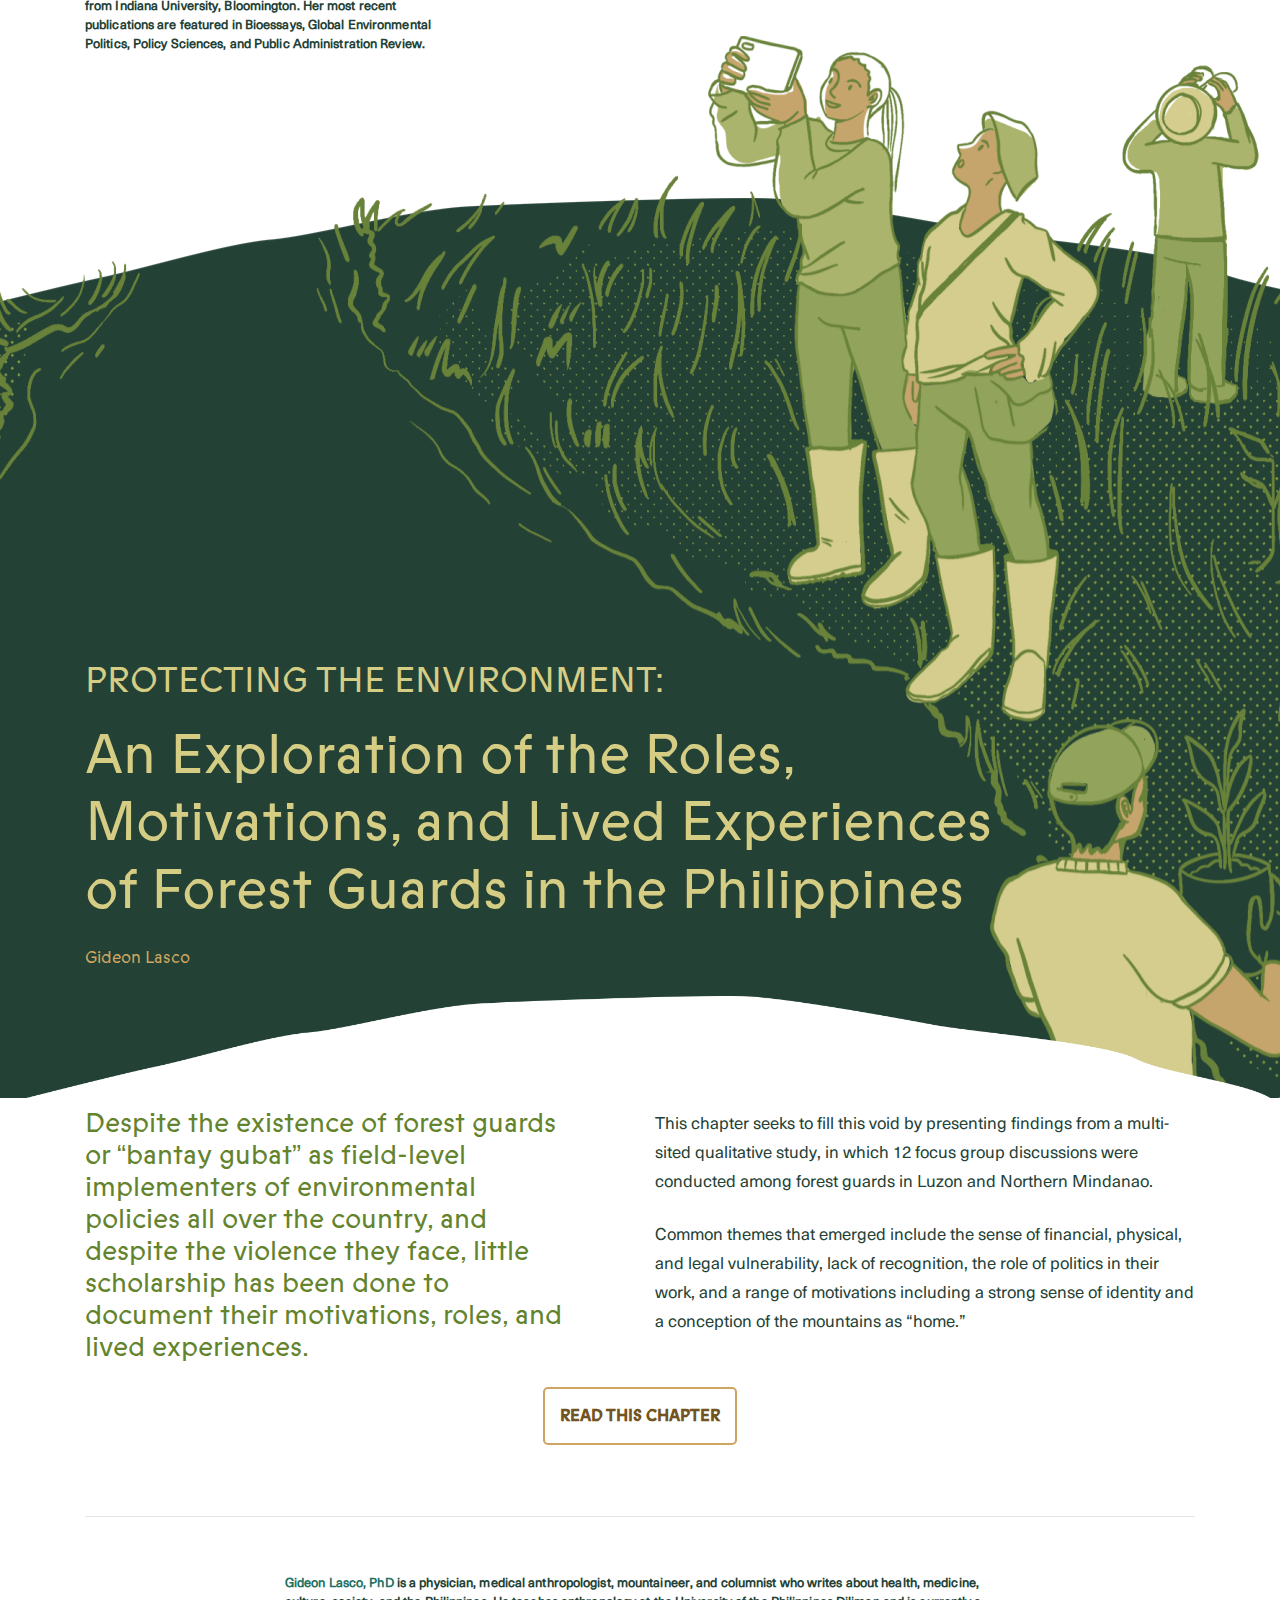
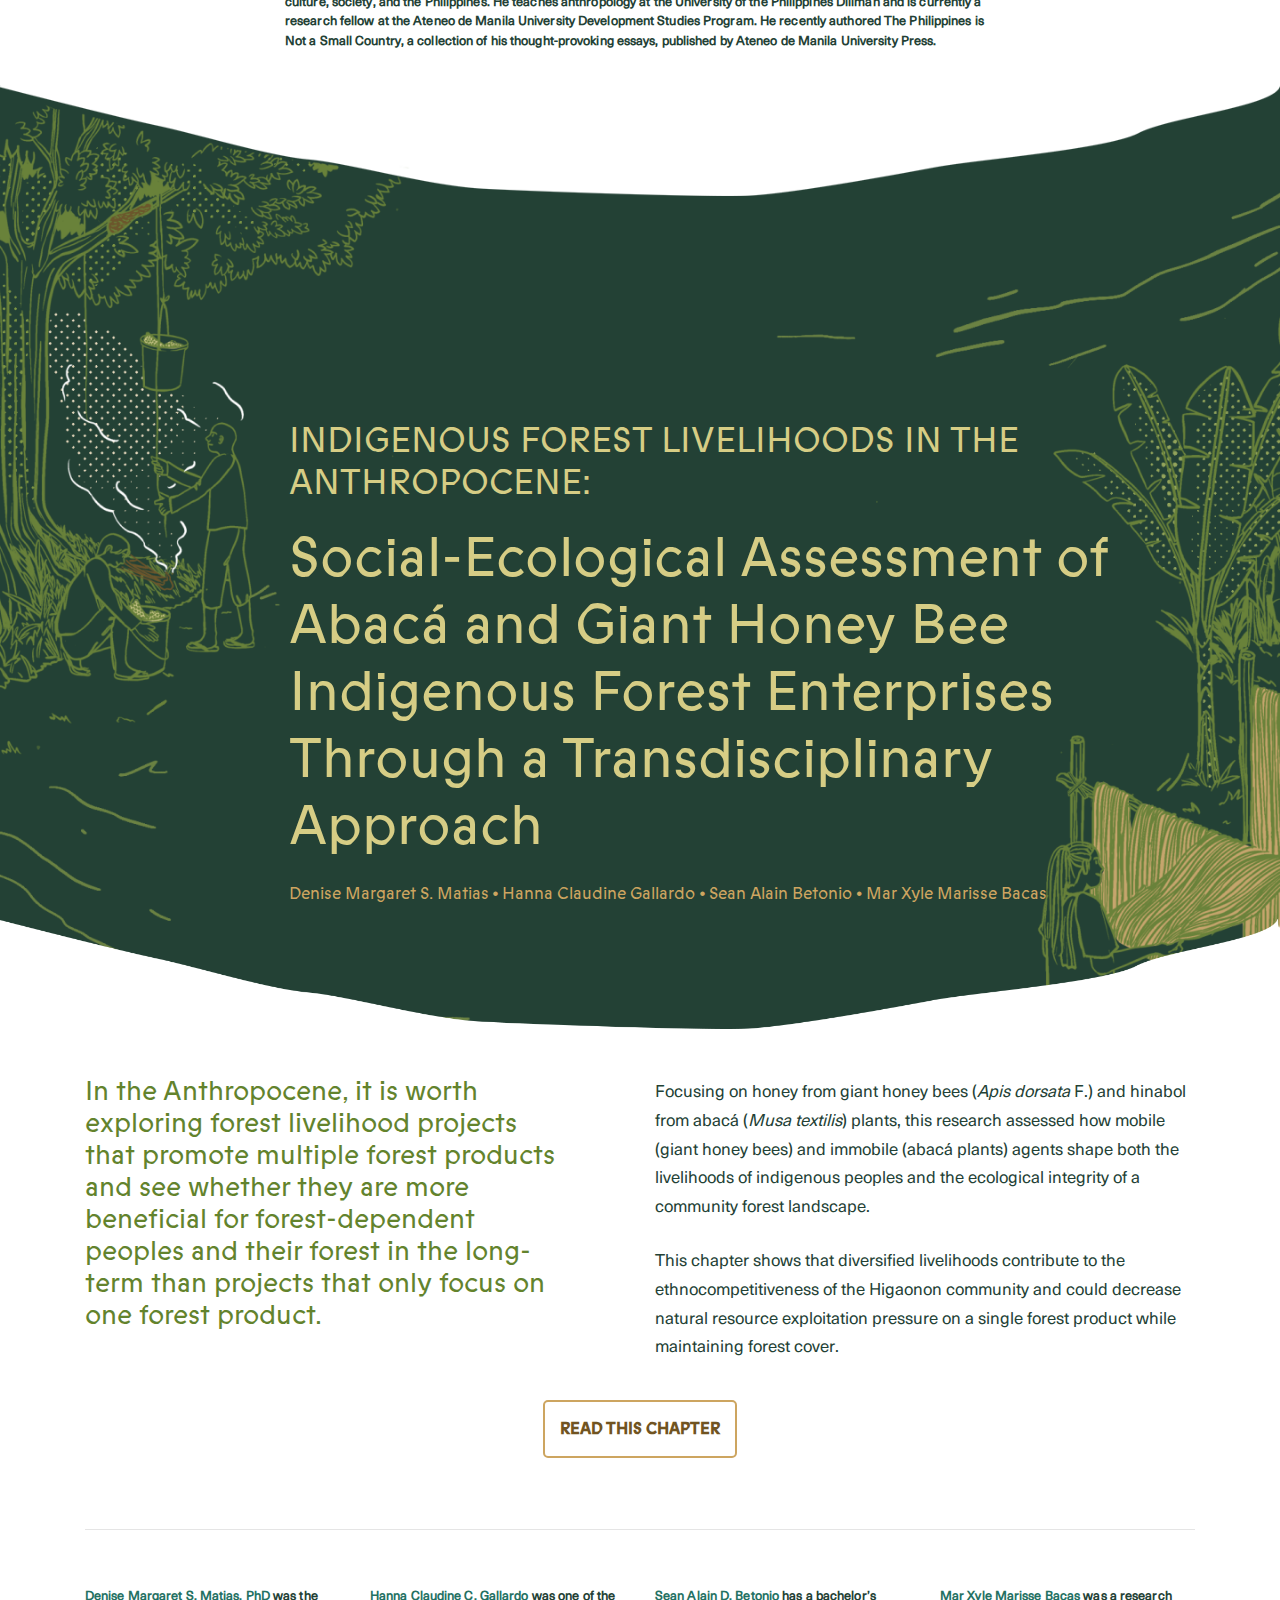
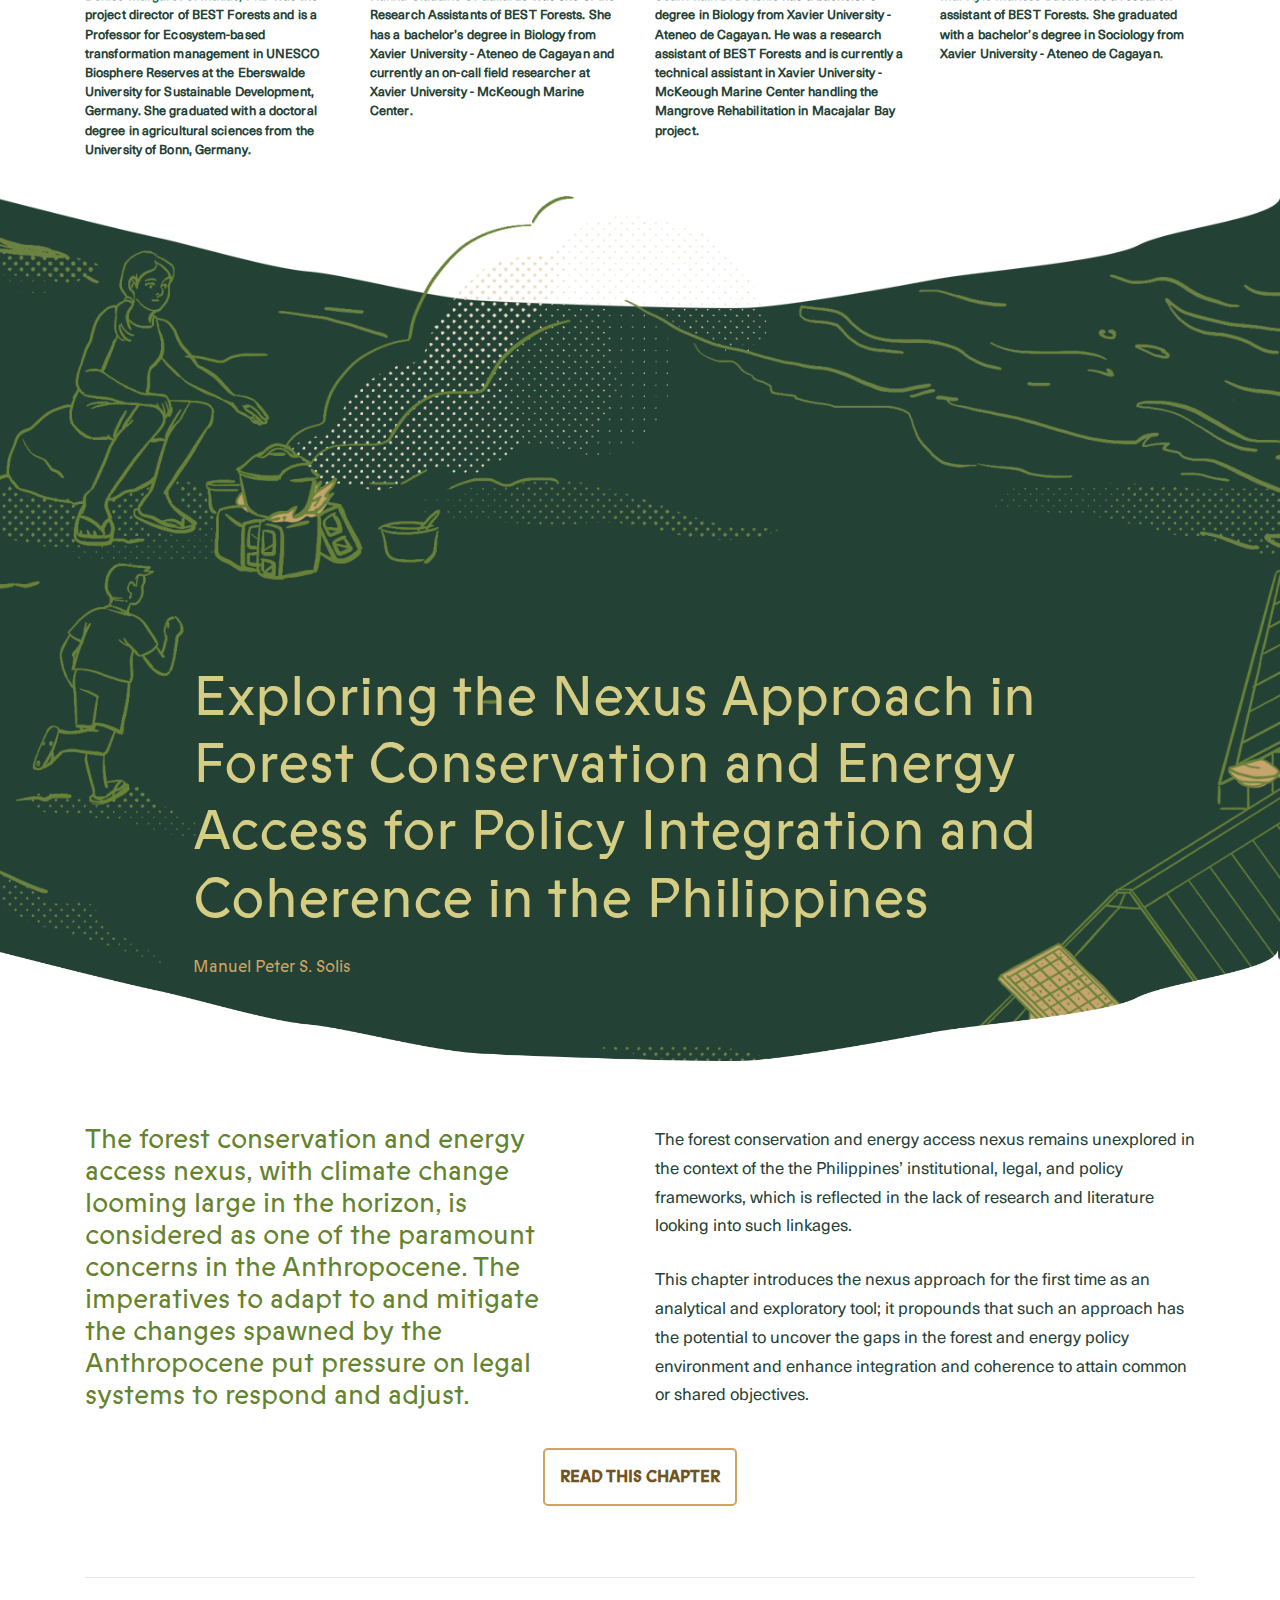
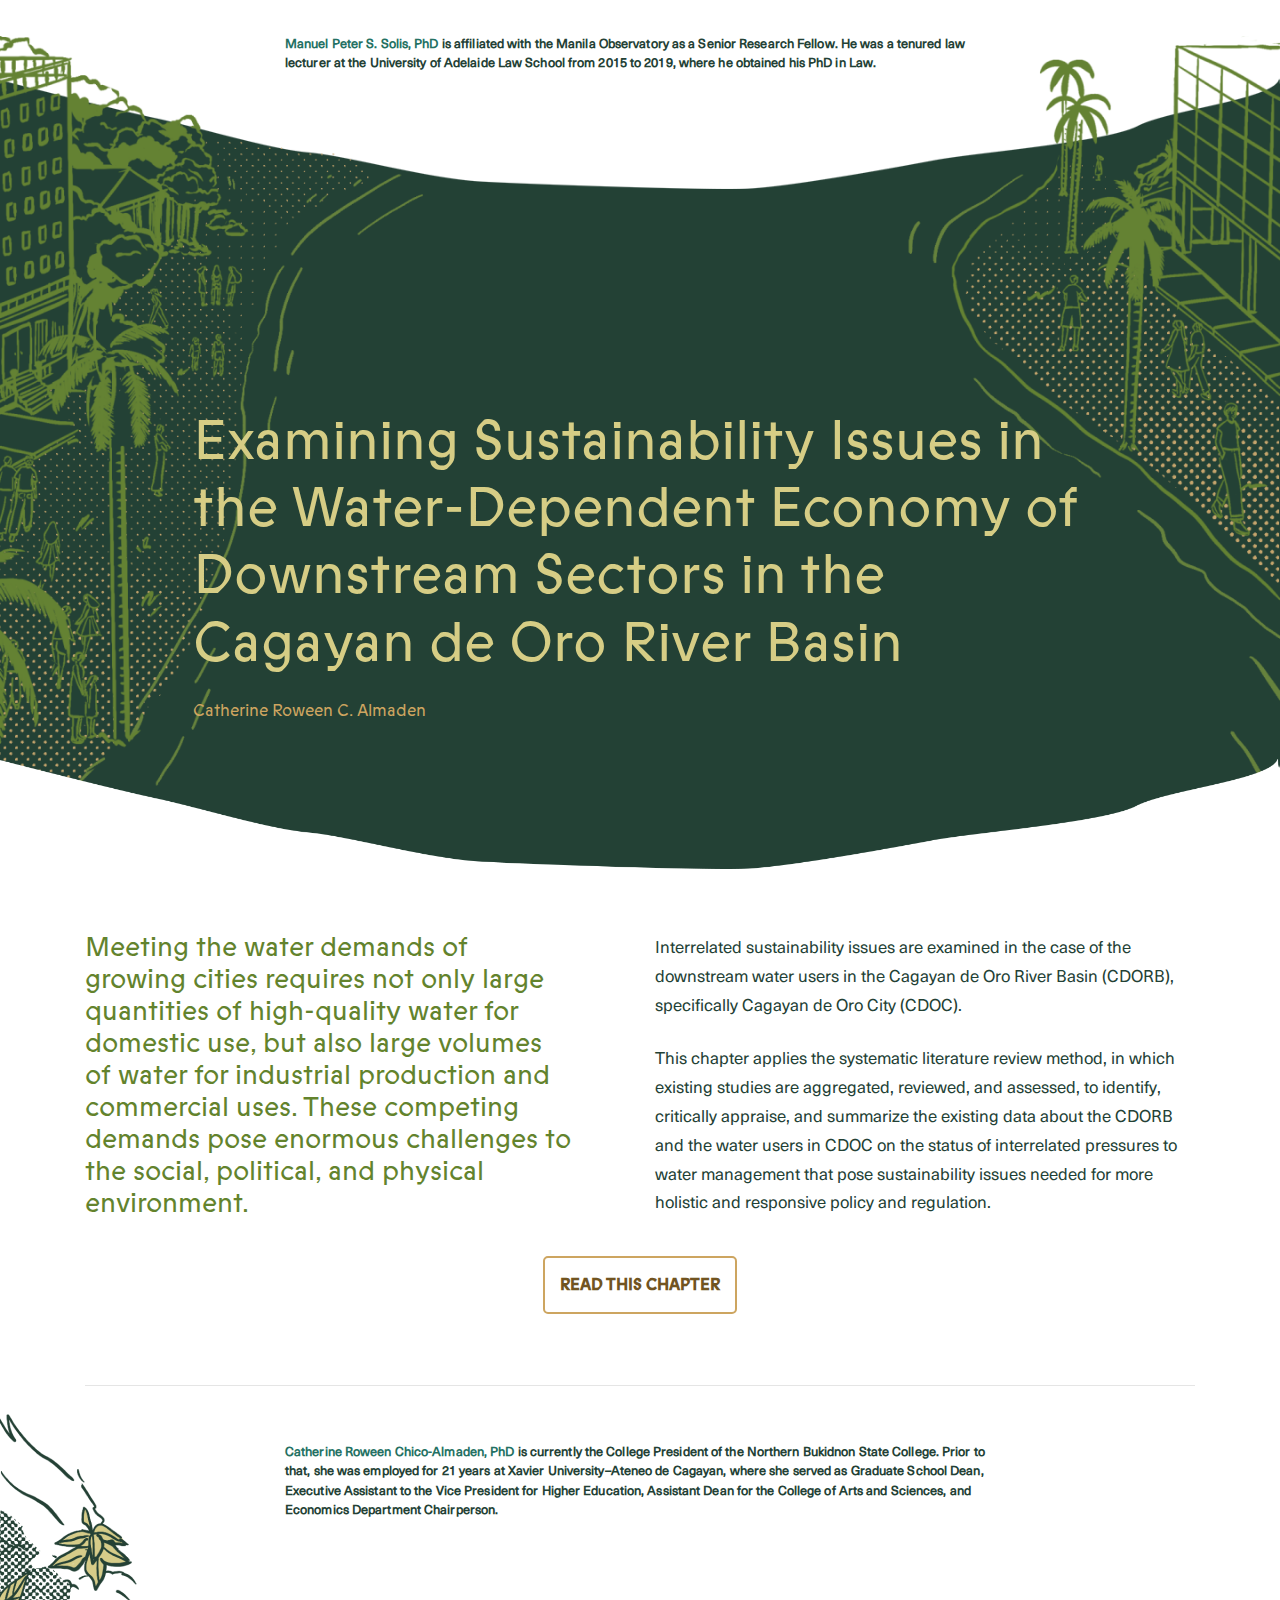
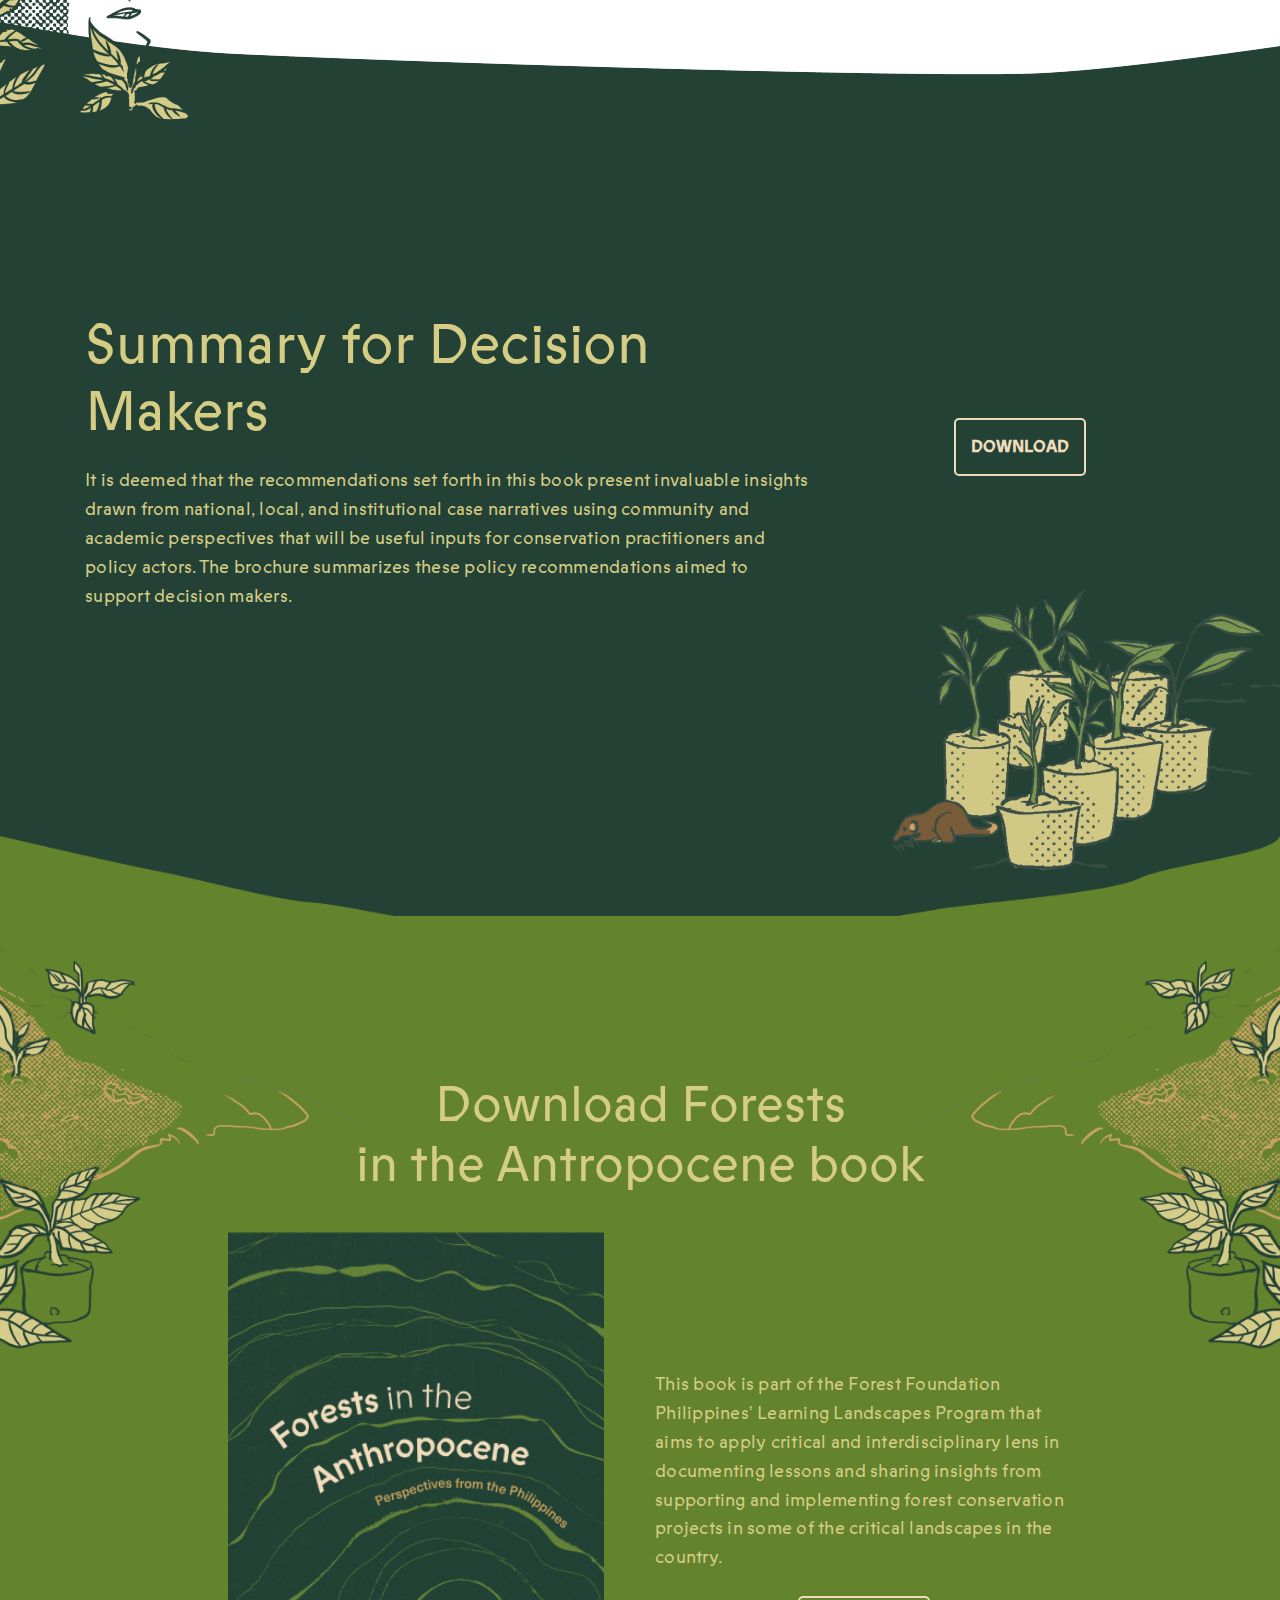
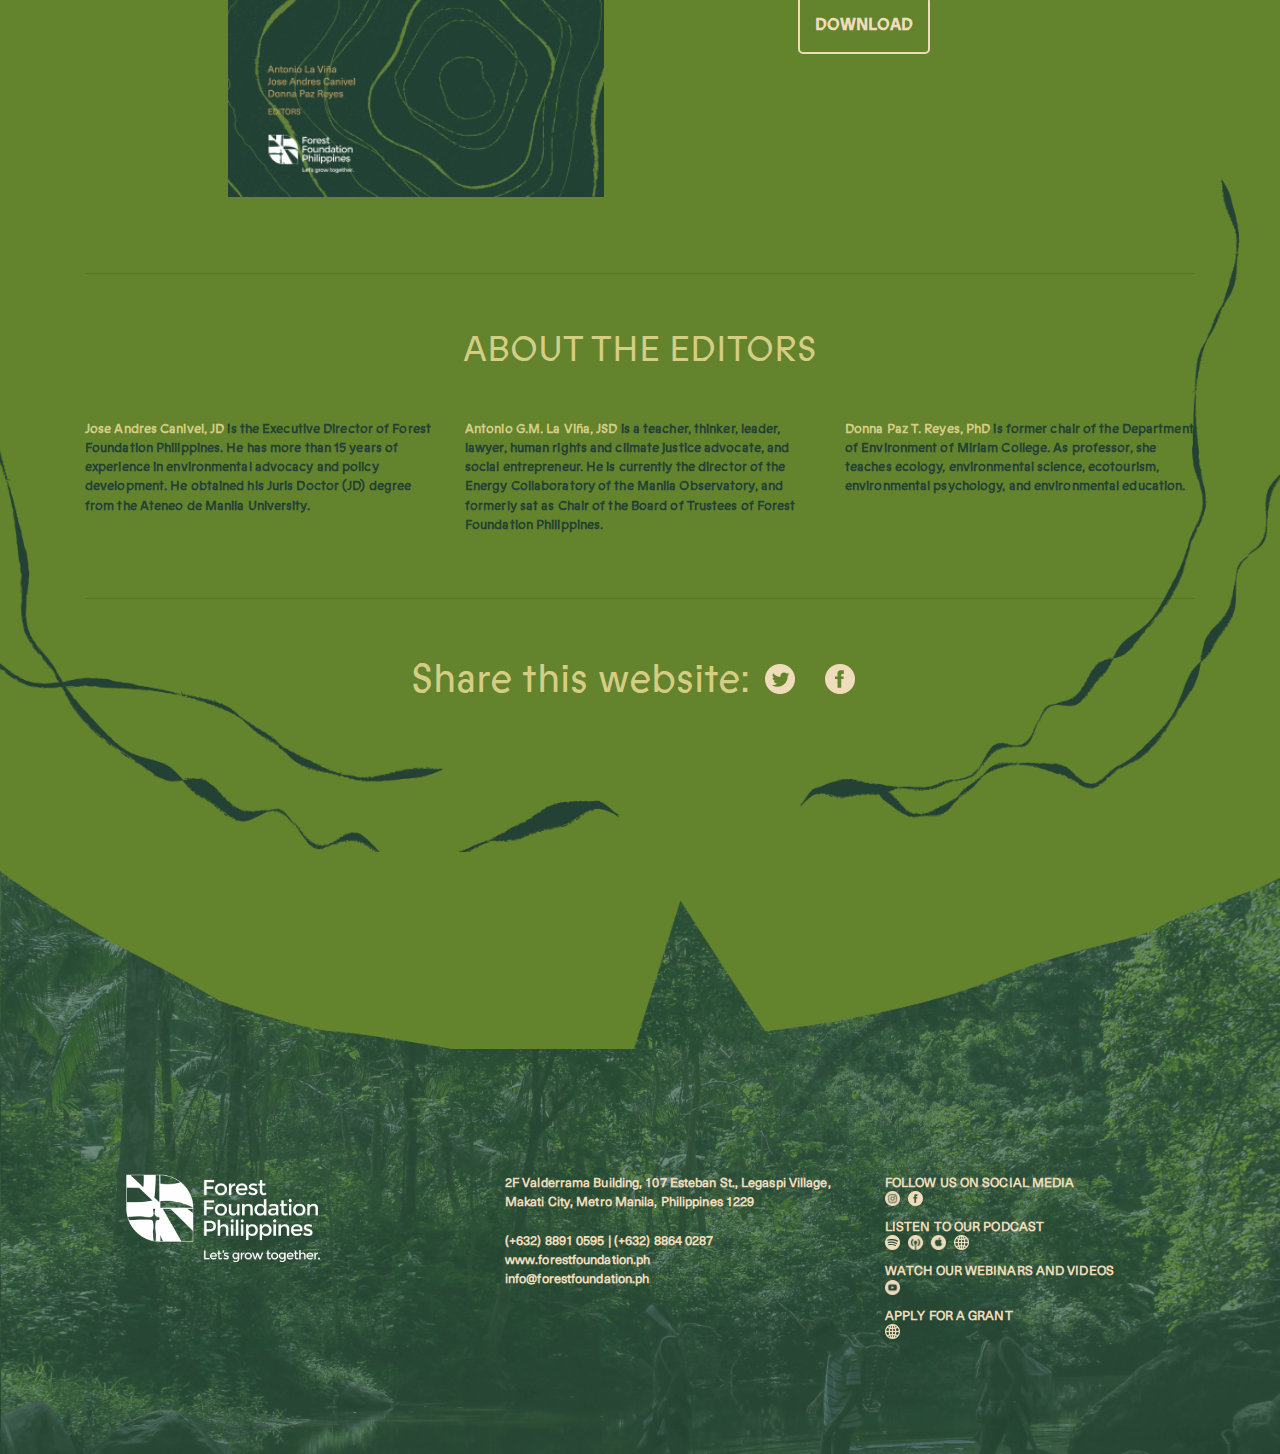
==== commit 15459920: "LIVE SITE" ====
--- a/index.html
+++ b/index.html
@@ -10,14 +10,13 @@
     <link rel="preconnect" href="https://fonts.gstatic.com">
     <link href="https://fonts.googleapis.com/css2?family=Arimo:wght@400;500;700&display=swap" rel="stylesheet">
 
-
     <meta name="description" content="Local accounts of human-forest dynamics, and probe into the historical trajectories, conservation experiences, and probable futures of forest landscapes across the archipelago..">
     <meta name="author" content="Forest Foundation">
     <meta property="og:title" content="Forests in the Anthropocene" />
     <meta property="og:type" content="website" />
     <meta property="og:description" content="Local accounts of human-forest dynamics, and probe into the historical trajectories, conservation experiences, and probable futures of forest landscapes across the archipelago." />
     <meta property="og:image:secure_url" content="/assets/images/woh-share.jpg" />
-    <meta property="og:image" content="/img/ff-share.jpg" />
+    <meta property="og:image" content="/img/ff-share.png" />
     <meta property="og:image:width" content="1000" />
     <meta property="og:image:height" content="520" />
     <meta property="og:url" content="" />
@@ -28,34 +27,50 @@
     <meta name="twitter:creator" content="Forest Foundation" />
     <meta name="twitter:title" content="Forests in the Anthropocene" />
     <meta name="twitter:description" content="Local accounts of human-forest dynamics, and probe into the historical trajectories, conservation experiences, and probable futures of forest landscapes across the archipelago.." />
-    <meta name="twitter:image" content="/img/ff-share.jpg" />
+    <meta name="twitter:image" content="/img/ff-share.png" />
 
   </head>
 
-  <body data-target=".navbar" data-offset="50">
+  <body data-spy="scroll" data-target=".navbar" data-offset="50">
+    <img class="ff-logo" src="img/logo.png">
+
+  <div class="position-fixed d-flex flex-column align-items-center" id="nav">
+    <button class="previous"><img src="img/arrow.svg"></button>
+
+    <nav class="nav navbar navbar-light navbar-fixed-top">
+      <ul class="nav navbar-nav align-items-center">
+          <li class="active"><a class="nav-link js-scroll-trigger p-0" href="#hero-top"><img src="img/nav-home.svg"></a></li>
+          <li><a class="nav-link js-scroll-trigger" href="#agesec-copy">Intro</a></li>
+          <li><a class="nav-link js-scroll-trigger" href="#linking-sec-copy">1</a></li>
+          <li><a class="nav-link js-scroll-trigger" href="#network-sec-copy">2</a></li>
+          <li><a class="nav-link js-scroll-trigger" href="#protecting-sec-copy">3</a></li>
+          <li><a class="nav-link js-scroll-trigger" href="#indegesec-copy">4</a></li>
+          <li><a class="nav-link js-scroll-trigger" href="#nexus-sec-copy">5</a></li>
+          <li><a class="nav-link js-scroll-trigger" href="#examine-sec-copy">6</a></li>
+          <li><a class="nav-link js-scroll-trigger" href="#decision-sec-copy"><img class="ico-nav" src="img/summ.png"></a></li>
+          <li><a class="nav-link js-scroll-trigger" href="#download-sec-copy"><img class="ico-nav" src="img/book-ico.png"></a></li>
+          <li><a class="nav-link js-scroll-trigger" href="#share-sec-copy"><img class="ico-nav" src="img/share.png"></a></li>
+      </ul>
+    </nav>
+
+    <button class="next"><img src="img/arrow.svg"></button>
+  </div>
 
 
   <section id="hero">
-    <div class="container">
-      <br><br>
-
-      <div class="col-md-10 row align-items-center m-auto">
-        <div class="col-md-6" style="text-align: center;">
-          <img src="img/book.png">
-        </div>
-        <div class="col-md-6">
-          <button class="three d-block d-md-none mx-auto mt-4 mb-1">Download</button>
-          <h2 class="text-center" id="download-sec-copy">Forests in the Anthropocene</h2>
-          <h5>Forests in the Anthropocene: Perspectives from the Philippines” shares a compendium of Filipino interdisciplinary scholarship on the interplay of forests and people in the age of mankind. This book, composed of six chapters, aims to provide local accounts of human-forest dynamics, and probe into the historical trajectories, conservation experiences, and probable futures of forest landscapes across the archipelago.<br><br>
-
-          Edited by Jose Andres Canivel, Antonio La Viña, and Donna Paz Reyes.
-          Chapter contributors: Juan Pulhin, Ma. Louiella Rose Catudio, Perlyn Pulhin-Yoshida, Le Anh Nguyen Long, Catherine Diaz, Mart Thomas Kyle P. Markines, Gideon Lasco, Denise Margaret S. Matias, Hanna Claudine C. Gallardo, Sean Alain D. Betonio, Mar Xyle Marisse Bacas, Manuel P. S. Solis, and Catherine Roween Chico-Almaden.
-
-          Published by the Forest Foundation Philippines.</h5>
-          <button class="three d-none d-md-block mx-auto mt-4 mb-1" id="dl-book"><a href="https://us06web.zoom.us/webinar/register/WN_xZzBWVZ1Qj-4t_iHycx9Fg" target="_blank">Join the book launch</a></button>
-        </div>
-        <!--<button value="Open popup!" id="popup__toggle" class="two" data-toggle="modal" data-src="https://www.youtube.com/embed/xNN7iTA57jM" data-target="#watchtrailer">Watch the trailer →</button>-->
-      </div>
+    <div id="hero-top">
+      <div id="logo-container">
+        <img src="img/hero-logo.svg">
+      </div>
+      <object class="position-absolute">
+          <embed src="img/heading-lines.svg">
+      </object>
+    </div>
+    <div id="hero-sub">
+      <h3>Perspectives from the Philippines</h3>
+      <p>Edited by Antonio La Viña • Jose Andres Canivel • Donna Paz Reyes</p>
+      <button value="Open popup!" id="popup__toggle" class="two" data-toggle="modal" data-src="https://www.youtube.com/embed/tKoKh5DiTqU" data-target="#watchtrailer">Watch the trailer →</button>
+    </div>
 
 
     <div class="modal fade" id="watchtrailer" tabindex="-1" role="dialog" aria-labelledby="exampleModalLabel" aria-hidden="true">
@@ -67,7 +82,7 @@
             </button>
             <!-- 16:9 aspect ratio -->
             <div class="embed-responsive embed-responsive-16by9">
-              <iframe class="embed-responsive-item" src="https://www.youtube.com/embed/xNN7iTA57jM" id="video" allowscriptaccess="always" allow="autoplay"></iframe>
+              <iframe class="embed-responsive-item" src="https://www.youtube.com/embed/tKoKh5DiTqU" id="video" allowscriptaccess="always" allow="autoplay"></iframe>
             </div>
           </div>
         </div>
@@ -76,12 +91,388 @@
   </section>
 
 
+
+  <div class="position-relative" id="scroll">
+    <section id="age-sec" class="position-absolute">
+      <div class="container">
+        <div class="col-md-9 pt-3" id="agesec-copy">
+          <!--<h2>Case studies on the age of the Anthropocene</h2>-->
+          <p>
+            The Anthropocene, or the age of man, as proposed current epoch characterizes the
+            dominant influence of humans on climate and the environment. The anthropogenic
+            nature of the global climate crisis and cross-cutting socio-environmental challenges have
+            highlighted the historical imprints of humanity on the natural world. The Philippines is
+            no stranger to the unfortunate reality of an increasingly warmer planet, rising sea levels,
+            deforestation, and forest and landscape degradation.</p>
+
+            <p><b>Forests in the Anthropocene: Perspectives from the Philippines</b> shares a compendium
+            of Filipino interdisciplinary scholarship on the interplay of forest and people in the age
+            of mankind. This book, composed of six chapters, aims to provide local accounts of
+            human and forest dynamics, and probe into the historical trajectories and conservation
+            experiences within the mosaics of forest landscapes across the archipelago.</p>
+
+            <p>The diverse configurations of forests are the living heritage and beating landscape of our
+            collective history and aspirations as peoples. It is hoped that this book drives different
+            sectors toward a deeper appreciation, social commitment, and collective action for the
+            protection and conservation of the Philippine forests.</p><br><br>
+        </div>
+      </div>
+    </section>
+
+    <section id="linking-sec" class="title position-absolute">
+      <div class="container">
+        <div class="col-md-8 col-xl-11 pt-3" id="linking-sec-copy">
+          <h3>Forest Conservation in the Philippines:</h3>
+          <div class="col-3-2">
+          <h1>Linking People, Forest, and Policies</h1></div>
+          <p>Juan M. Pulhin  • Ma. Louiella Rose Catudio • Perlyn M. Pulhin-Yoshida</p>
+        </div>
+      </div>
+    </section>
+
+
+    <section id="linkinginfo" class="preview position-absolute">
+      <div class="container">
+        <div class="row">
+          <div class="col-md-6">
+            <h4>As the Earth progresses into a new geologic epoch called the Anthropocene, the Philippine forestry sector faces greater challenges as deforestation and forest degradation become more apparent.</h4>
+          </div>
+          <div class="col-md-6">
+            <p>Severe and irreversible impacts from human-induced activities have ushered the country into this new epoch, shaped by colonization, industrialization, modernization, commoditization, and various laws and policies throughout history. </p>
+
+            <p>This chapter provides an overview of the intricate relationship among people, forests, and policies viewed through the lenses of social, political, economic, and cultural influences in the Anthropocene.</p>
+          </div>
+        </div>
+
+        <div class="col"><center><button class="one"><a href="download/ForestsintheAnthropocene_Chapter1.pdf" target="_blank">Read this chapter</a></button></center></div>
+
+        <hr>
+        <div class="row">
+          <div class="col-md-4">
+            <p class="sm">
+              <b>Juan M. Pulhin, PhD</b> is full professor, UP Scientist III, and former dean of the College of Forestry and Natural Resources in the University of the Philippines Los Baños. He has co-authored or co-edited 12 books and written more than 120 peer-reviewed articles on various topics including community-based forest management, natural resource governance, forest rehabilitation, climate change, and disaster risk management.
+            </p>
+          </div>
+        <div class="col-md-4">
+          <p class="sm">
+            <b>Ma. Louiella Rose Catudio</b> obtained her bachelor’s degree in forestry from the University of the Philippines Los Baños (UPLB). She is currently a graduate student of forestry specializing in silviculture and forest influences in the same university.
+          </p>
+        </div>
+        <div class="col-md-4">
+          <p class="sm">
+            <b>Perlyn Pulhin-Yoshida</b> holds a master’s degree in environmental science and bachelor’s degree in development communication. She has more than 18 years of international & local work experience in environmental research, science-policy initiatives, knowledge management, communications & development.
+          </p>
+        </div>
+      </div>
+    </section>
+
+    <section id="network-sec" class="title position-absolute">
+      <div class="container">
+        <div class="row">
+          <div class="col-md-10 pt-3" id="network-sec-copy">
+            <h3>A networked landscape?:</h3>
+            <h1>Using Relational Structures to Examine the Implementation of Community-based Forestry Projects in the Mount Kalatungan Mountain Range</h1>
+            <p>Le Anh Nguyen Long • Catherine Diaz • Mart Thomas Kyle P. Markines</p>
+          </div>
+        </div>
+      </div>
+    </section>
+
+    <section id="networkinfo" class="preview position-absolute">
+      <div class="container">
+        <div class="row">
+          <div class="col-md-6">
+            <h4>Worldwide, indigenous peoples leverage different knowledge bases, including scientific and indigenous knowledge systems and practices, to sustain their forests. </h4>
+          </div>
+          <div class="col-md-6">
+            <p>This chapter illustrates how social network analysis (SNA) can be used as a project evaluation tool from the outset and in intervals of indigenous peoples’ forestry projects. It applies this approach to two projects which engage with six community-based forestry initiatives in the Mt. Kalatungan Mountain Range.</p>
+            <p>Probing into the relationship between local and landscape-wide action, this chapter aims to shed light on the social structures and positional qualities that facilitate leadership and collaboration in forest governance.</p>
+          </div>
+        </div>
+
+        <div class="col"><center><button class="one"><a href="download/ForestsintheAnthropocene_Chapter2.pdf" target="_blank">Read this chapter</a></button></center></div>
+
+        <hr>
+        <div class="row">
+          <div class="col-md-4">
+            <p class="sm">
+              <b>Le Anh Nguyen Long, PhD</b> is a Professor of Public Administration at the University of Twente, Netherlands. She received a joint PhD in public policy and political sciences from Indiana University, Bloomington. Her most recent publications are featured in Bioessays, Global Environmental Politics, Policy Sciences, and Public Administration Review.
+            </p>
+          </div>
+          <div class="col-md-4">
+            <p class="sm">
+              <b>Catherine Diaz</b> is a researcher and environmental scientist. She has a bachelor’s degree in environmental science from Central Mindanao University.
+            </p>
+          </div>
+          <div class="col-md-4">
+            <p class="sm">
+              <b>Mart Thomas Kyle P. Markines</b> is a researcher and project coordinator. He has a bachelor’s degree in business administration from Xavier University–Ateneo de Cagayan.
+            </p>
+          </div>
+        </div>
+      </div>
+    </section>
+
+    <section id="protecting-sec" class="title position-absolute">
+      <div class="container">
+        <div class="row">
+          <div class="col-md-10 pt-3" id="protecting-sec-copy">
+            <h3>Protecting the environment:</h3>
+            <h1>An Exploration of the Roles, Motivations, and Lived Experiences of Forest Guards in the Philippines</h1>
+            <p>Gideon Lasco</p>
+          </div>
+        </div>
+      </div>
+    </section>
+
+
+    <section id="protectinfo" class="preview position-absolute">
+      <div class="container">
+        <div class="row">
+          <div class="col-md-6">
+            <h4>Despite the existence of forest guards or “bantay gubat” as field-level implementers of environmental policies all over the country, and despite the violence they face, little scholarship has been done to document their motivations, roles, and lived experiences.</h4>
+          </div>
+          <div class="col-md-6">
+            <p>This chapter seeks to fill this void by presenting findings from a multi-sited qualitative study, in which 12 focus group discussions were conducted among forest guards in Luzon and Northern Mindanao.</p>
+
+            <p>Common themes that emerged include the sense of financial, physical, and legal vulnerability, lack of recognition, the role of politics in their work, and a range of motivations including a strong sense of identity and a conception of the mountains as “home.”</p>
+          </div>
+        </div>
+
+        <div class="col"><center><button class="one"><a href="download/ForestsintheAnthropocene_Chapter3.pdf" target="_blank">Read this chapter</a></button></center></div>
+
+
+        <hr>
+        <div class="col-md-8 m-auto">
+          <p class="sm">
+            <b>Gideon Lasco, PhD</b> is a physician, medical anthropologist, mountaineer, and columnist who writes about health, medicine, culture, society, and the Philippines. He teaches anthropology at the University of the Philippines Diliman and is currently a research fellow at the Ateneo de Manila University Development Studies Program. He recently authored The Philippines is Not a Small Country, a collection of his thought-provoking essays, published by Ateneo de Manila University Press.
+          </p>
+        </div>
+      </div>
+    </section>
+
+    <section id="indigenous-sec" class="title position-absolute">
+      <div class="container">
+        <div class="">
+          <div class="col-xl-10 m-auto pt-3" id="indegesec-copy">
+            <h3>Indigenous forest livelihoods in the anthropocene:</h3>
+            <h1>Social-Ecological Assessment of Abacá and Giant Honey Bee Indigenous Forest Enterprises Through a Transdisciplinary Approach</h1>
+            <p>Denise Margaret S. Matias • Hanna Claudine Gallardo • Sean Alain Betonio • Mar Xyle Marisse Bacas</p>
+          </div>
+        </div>
+      </div>
+    </section>
+
+    <section id="indigenousinfo" class="preview position-absolute">
+      <div class="container">
+        <div class="row">
+          <div class="col-md-6">
+            <h4>In the Anthropocene, it is worth exploring forest livelihood projects that promote multiple forest products and see whether they are more beneficial for forest-dependent peoples and their forest in the long-term than projects that only focus on one forest product.</h4>
+          </div>
+          <div class="col-md-6">
+            <p>Focusing on honey from giant honey bees (<i>Apis dorsata </i>F.) and hinabol from abacá (<i>Musa textilis</i>) plants, this research assessed how mobile (giant honey bees) and immobile (abacá plants) agents shape both the livelihoods of indigenous peoples and the ecological integrity of a community forest landscape.</p>
+
+            <p>This chapter shows that diversified livelihoods contribute to the ethnocompetitiveness of the Higaonon community and could decrease natural resource exploitation pressure on a single forest product while maintaining forest cover. </p>
+          </div>
+        </div>
+
+        <div class="col"><center><button class="one"><a href="download/ForestsintheAnthropocene_Chapter4.pdf" target="_blank">Read this chapter</a></button></center></div>
+
+        <hr>
+        <div class="row">
+          <div class="col-md-3">
+            <p class="sm">
+              <b>Denise Margaret S. Matias, PhD</b> was the project director of BEST Forests and is a Professor for Ecosystem-based transformation management in UNESCO Biosphere Reserves at the Eberswalde University for Sustainable Development, Germany. She graduated with a doctoral degree in agricultural sciences from the University of Bonn, Germany.
+            </p>
+          </div>
+          <div class="col-md-3">
+            <p class="sm">
+              <b>Hanna Claudine C. Gallardo</b> was one of the Research Assistants of BEST Forests. She has a bachelor’s degree in Biology from Xavier University - Ateneo de Cagayan and currently an on-call field researcher at Xavier University - McKeough Marine Center.
+            </p>
+          </div>
+          <div class="col-md-3">
+            <p class="sm">
+              <b>Sean Alain D. Betonio</b> has a bachelor’s degree in Biology from Xavier University - Ateneo de
+              Cagayan. He was a research assistant of BEST Forests and is currently a technical assistant in
+              Xavier University - McKeough Marine Center handling the Mangrove Rehabilitation in Macajalar
+              Bay project.</b>
+            </p>
+          </div>
+          <div class="col-md-3">
+            <p class="sm">
+              <b>Mar Xyle Marisse Bacas</b> was a research assistant of BEST Forests. She graduated with a bachelor’s degree in Sociology from Xavier University - Ateneo de Cagayan.
+            </p>
+          </div>
+        </div>
+      </div>
+    </section>
+
+    <section id="nexus-sec" class="title position-absolute">
+      <div class="container">
+        <div class="">
+          <div class="col-md-10 m-auto">
+            <h3></h3>
+            <h1 id="nexus-sec-copy">Exploring the Nexus Approach in Forest Conservation and Energy Access for Policy Integration and Coherence in the Philippines</h1>
+            <p>Manuel Peter S. Solis</p>
+          </div>
+        </div>
+      </div>
+    </section>
+
+    <section id="nexusinfo" class="preview position-absolute">
+      <div class="container">
+        <div class="row">
+          <div class="col-md-6">
+            <h4>The forest conservation and energy access nexus, with climate change looming large in the horizon, is considered as one of the paramount concerns in the Anthropocene. The imperatives to adapt to and mitigate the changes spawned by the Anthropocene put pressure on legal systems to respond and adjust.</h4>
+          </div>
+          <div class="col-md-6">
+            <p>The forest conservation and energy access nexus remains unexplored in the context of the the Philippines’ institutional, legal, and policy frameworks, which is reflected in the lack of research and literature looking into such linkages. </p>
+
+            <p>This chapter introduces the nexus approach for the first time as an analytical and exploratory tool; it propounds that such an approach has the potential to uncover the gaps in the forest and energy policy environment and enhance integration and coherence to attain common or shared objectives. </p>
+          </div>
+        </div>
+
+        <div class="col"><center><button class="one"><a href="download/ForestsintheAnthropocene_Chapter5.pdf" target="_blank">Read this chapter</a></button></center></div>
+
+        <hr>
+        <div class="col-md-8 m-auto">
+          <p class="sm">
+            <b>Manuel Peter S. Solis, PhD</b> is affiliated with the Manila Observatory as a Senior Research Fellow. He was a tenured law lecturer at the University of Adelaide Law School from 2015 to 2019, where he obtained his PhD in Law.
+          </p>
+        </div>
+      </div>
+    </section>
+
+    <section id="examine-sec" class="title position-absolute">
+      <div class="container">
+        <div class="">
+          <div class="col-md-10 m-auto" >
+            <h3></h3>
+            <h1 id="examine-sec-copy">Examining Sustainability Issues in the Water-Dependent Economy of Downstream Sectors in the Cagayan de Oro River Basin</h1>
+            <p>Catherine Roween C. Almaden</p>
+          </div>
+        </div>
+      </div>
+    </section>
+
+    <section id="examineinfo" class="preview position-absolute">
+      <div class="container">
+        <div class="row">
+          <div class="col-md-6">
+            <h4>Meeting the water demands of growing cities requires not only large quantities of high-quality water for domestic use, but also large volumes of water for industrial production and commercial uses. These competing demands pose enormous challenges to the social, political, and physical environment.</h4>
+          </div>
+          <div class="col-md-6">
+            <p>Interrelated sustainability issues are examined in the case of the downstream water users in the Cagayan de Oro River Basin (CDORB), specifically Cagayan de Oro City (CDOC).</p>
+
+            <p>This chapter applies the systematic literature review method, in which existing studies are aggregated, reviewed, and assessed,  to identify, critically appraise, and summarize the existing data about the CDORB and the water users in CDOC on the status of interrelated pressures to water management that pose sustainability issues needed for more holistic and responsive policy and regulation. </p>
+          </div>
+        </div>
+
+        <div class="col"><center><button class="one"><a href="download/ForestsintheAnthropocene_Chapter6.pdf" target="_blank">Read this chapter</a></button></center></div>
+
+        <hr>
+        <div class="col-md-8 m-auto">
+          <p class="sm">
+            <b>Catherine Roween Chico-Almaden, PhD</b> is currently the College President of the Northern Bukidnon State College. Prior to that, she was employed for 21 years at Xavier University–Ateneo de Cagayan, where she served as Graduate School Dean, Executive Assistant to the Vice President for Higher Education, Assistant Dean for the College of Arts and Sciences, and Economics Department Chairperson.
+          </p>
+        </div>
+      </div>
+    </section>
+
+    <section id="decision-sec" class="title position-absolute">
+      <div class="container">
+        <div class="row align-items-center">
+          <h3></h3>
+          <div class="col-md-8 pt-3" id="decision-sec-copy">
+            <h1>Summary for Decision Makers</h1>
+            <h5>It is deemed that the recommendations set forth in this book present invaluable insights drawn from national, local, and institutional case narratives using community and academic perspectives that will be useful inputs for conservation practitioners and policy actors. The brochure summarizes these policy recommendations aimed to support decision makers. </h5>
+          </div>
+          <div class="col-md-4">
+            <center>
+             <button class="two"><a href="download/ForestsintheAnthropocene_Summary.pdf" target="_blank">Download</a></button><br>
+            </center>
+          </div>
+        </div>
+      </div>
+    </section>
+
+
+        <section id="download-sec" class="title position-absolute">
+          <div class="container">
+            <h2 class="text-center" id="download-sec-copy">Download Forests<br>in the Antropocene book</h2>
+            <div class="col-md-10 row align-items-center m-auto">
+              <div class="col-md-6">
+                <img src="img/book.png">
+              </div>
+              <div class="col-md-6">
+                <button class="three d-block d-md-none mx-auto mt-4 mb-1"><a href="download/ForestsintheAnthropocene.pdf" target="_blank">Download</a></button>
+                <h5>This book is part of the Forest Foundation Philippines’ Learning Landscapes Program that aims to apply critical and interdisciplinary lens in documenting lessons and sharing insights from supporting and implementing forest conservation projects in some of the critical landscapes in the country.</h5>
+                <button class="three d-none d-md-block mx-auto mt-4 mb-1" id="dl-book"><a href="download/ForestsintheAnthropocene.pdf" target="_blank">Download</a></button>
+              </div>
+            </div>
+
+        <hr>
+
+        <h3 class="blue text-center mb-md-5 my-5">About the Editors</h3>
+        <div class="row">
+          <div class="col-md-4 about-editor"><h5 class="sm">
+            <span class="blue">Jose Andres Canivel, JD</span> is the Executive Director of Forest Foundation Philippines. He has more
+than 15 years of experience in environmental advocacy and policy development. He obtained
+his Juris Doctor (JD) degree from the Ateneo de Manila University.</h5>
+          </div>
+          <div class="col-md-4 about-editor"><h5 class="sm">
+            <span class="blue">Antonio G.M. La Viña, JSD</span> is a teacher, thinker, leader, lawyer, human rights and climate justice advocate, and social entrepreneur. He is currently the director of the Energy Collaboratory of the Manila Observatory, and formerly sat as Chair of the Board of Trustees of Forest Foundation Philippines.</h5>
+          </div>
+          <div class="col-md-4 about-editor"><h5 class="sm">
+            <span class="blue">Donna Paz T. Reyes, PhD</span> is former chair of the Department of Environment of Miriam College. As professor, she teaches ecology, environmental science, ecotourism, environmental psychology, and environmental education.</h5>
+          </div>
+        </div>
+
+        <hr>
+
+        <h1 class="text-md-left text-center" id="share-sec-copy">Share this website: <br class="d-block d-md-none"><a href="https://twitter.com/intent/tweet?url=anthropocene.forestfoundation.ph&text=" target="_blank"><img class="icon-1" src="img/tw.png"></a><a href="https://www.facebook.com/sharer/sharer.php?u=anthropocene.forestfoundation.ph" target="_blank"><img class="icon-1" src="img/fb.png"></a></h1>
+
+      </div>
+    </section>
+
+    <section id="footer" class="position-absolute">
+      <div class="container">
+        <div class="row">
+          <div class="col-md-4">
+            <img class="logo" src="img/logo.png">
+          </div>
+          <div class="col-md-4">
+            <p class="sm">
+              2F Valderrama Building, 107 Esteban St., Legaspi Village, <br>Makati City, Metro Manila, Philippines 1229
+              <br>
+              <br><a href="tel:+63288910595">(+632) 8891 0595</a> | <a href="tel:+63288640287">(+632) 8864 0287</a>
+              <br><a href="http://www.forestfoundation.ph" target="_blank">www.forestfoundation.ph</a>
+              <br><a href="mailto:info@forestfoundation.ph">info@forestfoundation.ph</a>
+            </p>
+          </div>
+          <div class="col-md-4">
+            <p class="sm">
+              FOLLOW US ON SOCIAL MEDIA
+              <br><a href="https://www.instagram.com/forestfoundationph/" target="_blank"><img class="icon-2" src="img/ig.png"></a>
+              <a href="https://www.facebook.com/forestfoundationph" target="_blank"><img class="icon-2" src="img/fb.png"></a>
+
+              <br>LISTEN TO OUR PODCAST
+              <br><a href="https://open.spotify.com/show/25pEoRlji3VqmQ5RaeBq5S" target="_blank"><img class="icon-2" src="img/sp.png"></a>
+                   <a href="https://podcasts.google.com/feed/aHR0cHM6Ly9mZWVkLnBvZGJlYW4uY29tL2d1YmF0YnAvZmVlZC54bWw" target="_blank"><img class="icon-2" src="img/pc.png"></a>
+                   <a href="https://podcasts.apple.com/ph/podcast/gubatbp/id1550242713" target="_blank"><img class="icon-2" src="img/ap.png"></a>
+                   <a href="https://www.gubatbp.forestfoundation.ph" target="_blank"><img class="icon-2" src="img/url.png"></a>
+              <br>WATCH OUR WEBINARS AND VIDEOS<br>
+              <a href="https://www.youtube.com/c/forestfoundationphilippines" target="_blank"><img class="icon-2" src="img/yt.png"></a>
+              <br>APPLY FOR A GRANT<br>
+              <a href="https://grants.forestfoundation.ph/" target="_blank"><img class="icon-2" src="img/url.png"></a>
+            </p>
+          </div>
+        </div>
+      </div>
+    </section>
+
   </div>
   <style>
-
-  h2, p {
-    color:#EFDCBB;
-  }
   .modal {
     top: 100 !important;
   }
@@ -109,6 +500,7 @@
 
   .two a:hover {
     text-decoration: none;
+    color: #715421;
   }
 
   .three a {
@@ -120,28 +512,7 @@
     color: #715421;
   }
 
-  #hero {
-    background-color: #63832D;
-    color: white;
-    padding:5% 0;
-    background-image: url("img/bg-anthrop.png");
-    background-repeat: no-repeat;
-    background-size: cover;
-    background-position: top;
-    background-attachment: fixed;
-}
-
-h5 {
-      font-size: 0.8rem;
-      line-height: 1.3rem;
-}
-
-body {
-    font-family: "Prophet", sans-serif;
-    margin: 0;
-    overflow-x: hidden;
-    background-color: #63832D !important;
-}
+
 
   </style>
 
--- a/css/main.css
+++ b/css/main.css
@@ -7,7 +7,7 @@
   font-family: "Prophet", sans-serif; /*"TahanGroteskBook", Tahan Grotesk;*/
   margin: 0;
   overflow-x: hidden;
-  /*background-color: #63832D;*/
+
 }
 
 img {
@@ -839,6 +839,14 @@
   }
 }
 
+img.ff-logo {
+  position: absolute;
+  z-index: 10;
+  width:170px;
+  top: 50;
+  right: 60;
+}
+
 @media (min-width: 1200px) and (max-width:1439px){
   #linkinginfo {
     background: url(../img/top-white.png) top center no-repeat,
@@ -1219,7 +1227,7 @@
     top:782rem;
   }
   #footer {
-    top:875rem;
+    top:870rem; /* lastday */
   }
 }
 
@@ -1372,10 +1380,10 @@
     top:754rem;
   }
   #download-sec {
-    top:823rem;
+    top:820rem; /* 823 lastday */
   }
   #footer {
-    top:946rem;
+    top:935rem; /* 946 lastday */
   }
 }
 
@@ -1416,6 +1424,15 @@
 }
 
 @media only screen and (max-width: 640px){
+
+  img.ff-logo {
+    position: absolute;
+    z-index: 10;
+    width:150px;
+    top: 30;
+    right: 30;
+  }
+
   #age-sec{
     top:-11rem
   }
@@ -1546,6 +1563,14 @@
 }
 
 @media only screen and (max-width: 480px){
+  img.ff-logo {
+    position: absolute;
+    z-index: 10;
+    width:100px;
+    top: 20;
+    right: 20;
+  }
+
   #nav {
     right: -0.8rem;
     top: 25%;
@@ -1630,6 +1655,13 @@
 }
 
 @media only screen and (max-width: 414px){
+  img.ff-logo {
+    position: absolute;
+    z-index: 10;
+    width:100px;
+    top: 20;
+    right: 20;
+  }
   #hero{
     padding-bottom: 32%
   }
@@ -1660,12 +1692,14 @@
     width: 100%;
     padding-top: 4rem;
     padding-right: 2.5rem;
+    padding-left: 1rem;
   }
   #network-sec {
     top:188rem;
     padding-top: 15rem;
     padding-bottom: 5rem;
     padding-right: 2.8rem;
+        padding-left: 1rem;
   }
 
   #networkinfo {
@@ -1675,12 +1709,14 @@
     background: url(../img/top-white.png) top center no-repeat,
                 linear-gradient(180deg, rgba(255,255,255,0) 2.5%, rgba(255,255,255,1) 2.5%);
     background-size: contain, auto;
+        padding-left: 1rem;
   }
   #protecting-sec {
     top:313rem;
     padding-top: 26rem;
     padding-bottom: 5rem;
     padding-right: 2.5rem;
+        padding-left: 1rem;
   }
   #protectinfo {
     top:360rem;
@@ -1706,6 +1742,7 @@
     background: url(../img/bottom-white.png) top center no-repeat,
                 linear-gradient(180deg, rgba(255,255,255,0) 2%, rgba(255,255,255,1) 2%);
     background-size: contain, auto;
+        padding-left: 1rem;
   }
   #nexus-sec {
     top:580rem;
@@ -1717,7 +1754,7 @@
     top:616rem;
     padding-top: 3rem;
     padding-right: 2.5rem;
-    padding-left: 1.5rem;
+    padding-left: 1rem;
   }
   #examine-sec {
     top:694rem;
@@ -1729,6 +1766,7 @@
     top:725rem;
     padding-top: 3rem;
     padding-right: 2.5rem;
+        padding-left: 1rem;
   }
 
   .preview h4 {
@@ -1745,10 +1783,16 @@
     top:818rem;
     padding-bottom: 4.85rem;
     padding-right: 3rem;
+        padding-left: 1rem;
+  }
+
+  .about-editor {
+    font-family: Arimo;
+    padding-left: 2rem;
   }
 
   #download-sec {
-    top:861rem;
+    top:860rem; /* 861 lastday */
     padding-bottom: 4rem;
     padding-top: 4rem;
     padding-right: 2.5rem;
@@ -1759,7 +1803,7 @@
 
   #footer {
     padding: 8rem 2.5rem 3rem 0;
-    top:964rem;
+    top:964rem; /* 964 lastday */
     text-align: center;
   }
 
@@ -1816,6 +1860,13 @@
 
 @media only screen
   and (max-width: 393px){
+    img.ff-logo {
+      position: absolute;
+      z-index: 10;
+      width:90px;
+      top: 20;
+      right: 20;
+    }
     #age-sec {
       padding-top: 38%;
     }
@@ -1880,6 +1931,13 @@
 }
 
 @media only screen and (max-width: 375px){
+  img.ff-logo {
+    position: absolute;
+    z-index: 10;
+    width:90px;
+    top: 20;
+    right: 20;
+  }
   #linking-sec {
     top: 68rem;
   }
@@ -1914,14 +1972,88 @@
     top: 887rem;
   }
   #download-sec {
-    top: 934.5rem;
+    top: 930rem; /* 934.5 lastday */
   }
   #footer {
-    top: 1044rem;
+    top: 1038rem; /* 1044 lastday */
   }
 }
 
 @media only screen and (max-width: 349px){
+  #age-sec p {
+    color: #D6CD85;
+    line-height: 1.6rem;
+    font-size: 1rem;
+  }
+
+  img.ff-logo {
+    position: absolute;
+    z-index: 10;
+    width:90px;
+    top: 20;
+    right: 20;
+  }
+  #linking-sec {
+    top: 70rem;
+  }
+  #linkinginfo {
+    top: 120rem;
+  }
+  #network-sec {
+    top: 225rem;
+  }
+  #networkinfo {
+    top: 275rem;
+  }
+  #protecting-sec {
+    top: 376rem;
+  }
+  #protectinfo {
+    top: 427rem;
+  }
+  #indigenous-sec {
+    top: 520rem;
+  }
+  #indigenousinfo {
+    top: 570rem;
+  }
+  #nexus-sec {
+    top: 692rem;
+  }
+  #nexusinfo {
+    top: 732rem;
+  }
+  #examine-sec {
+    top: 830rem;
+  }
+  #examineinfo {
+    top: 863rem;
+  }
+  #decision-sec {
+    top: 983rem;
+  }
+  #download-sec {
+    top: 1031.5rem;
+  }
+  #footer {
+    top: 1147rem;
+  }
+}
+
+@media only screen and (max-width: 343px){
+  #age-sec p {
+    color: #D6CD85;
+    line-height: 1.5rem !important;
+    font-size: 1rem;
+  }
+
+  img.ff-logo {
+    position: absolute;
+    z-index: 10;
+    width:90px;
+    top: 20;
+    right: 20;
+  }
   #linking-sec {
     top: 75rem;
   }
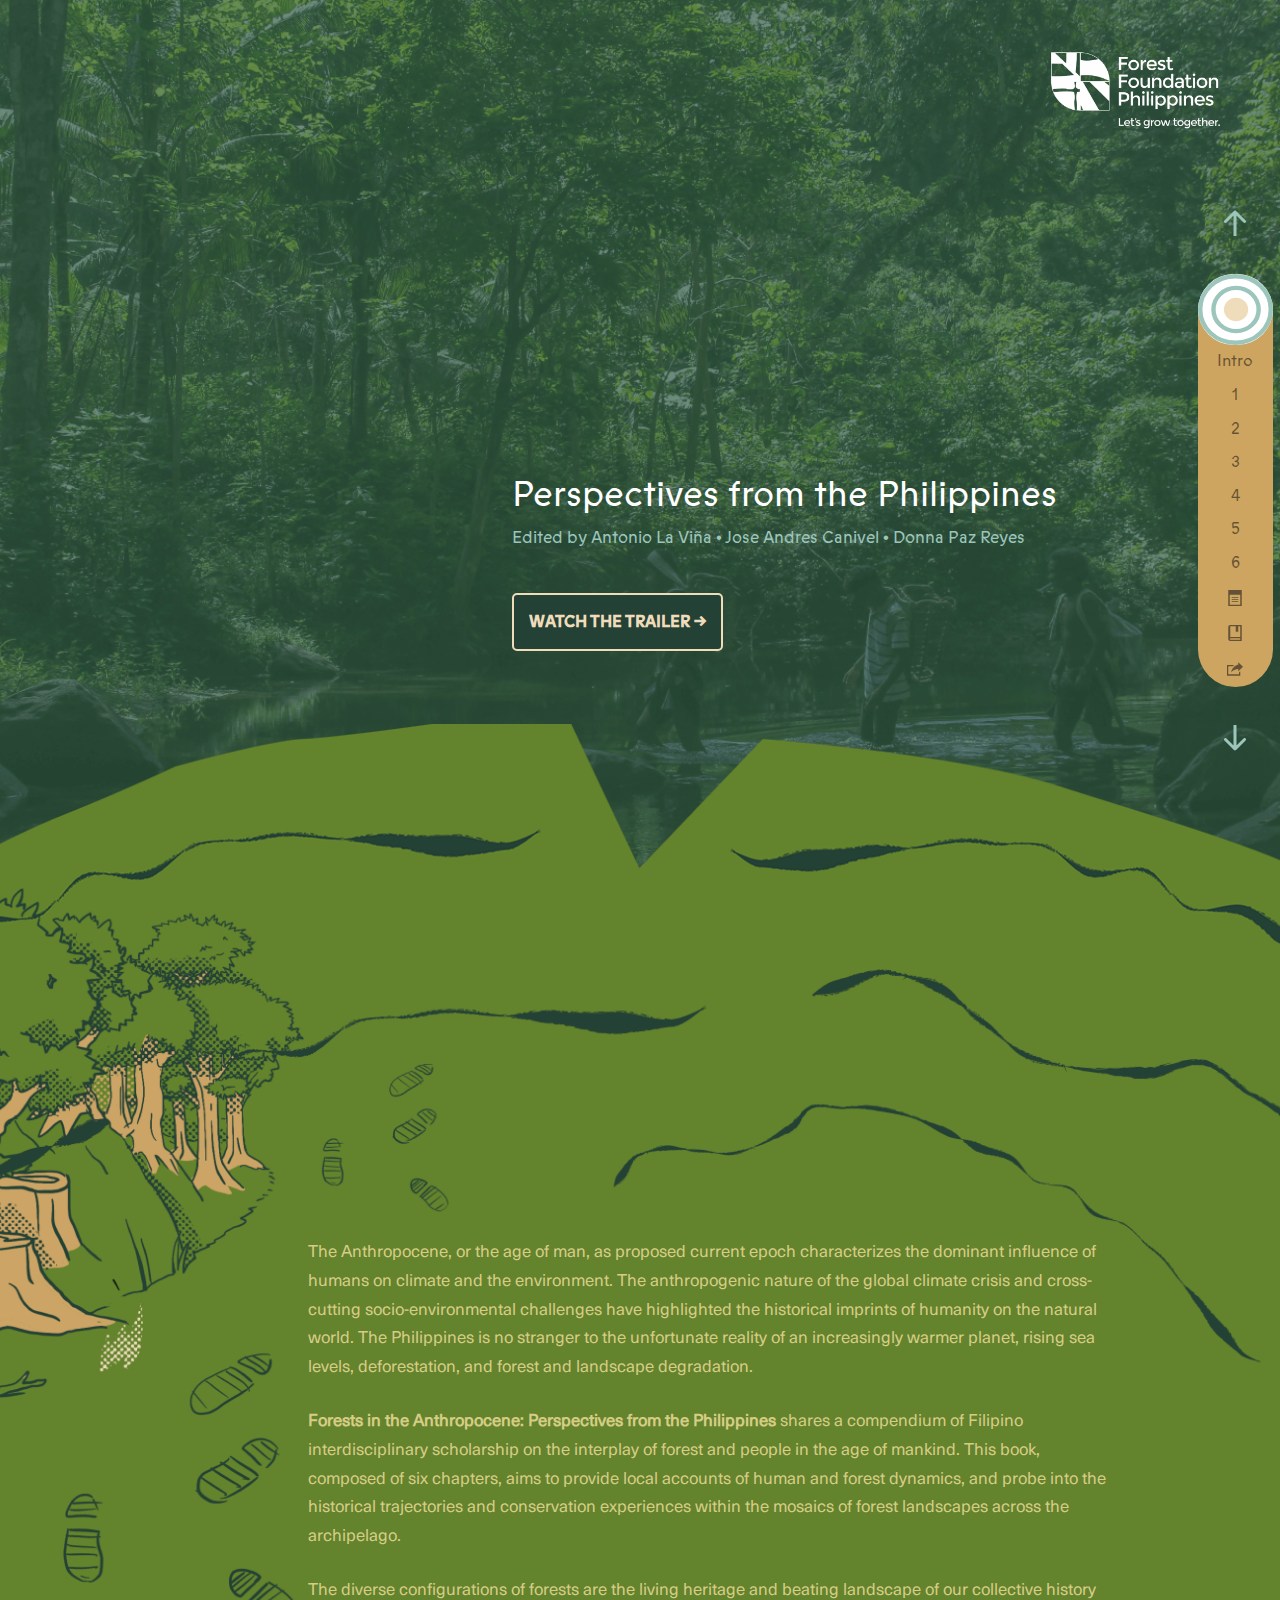
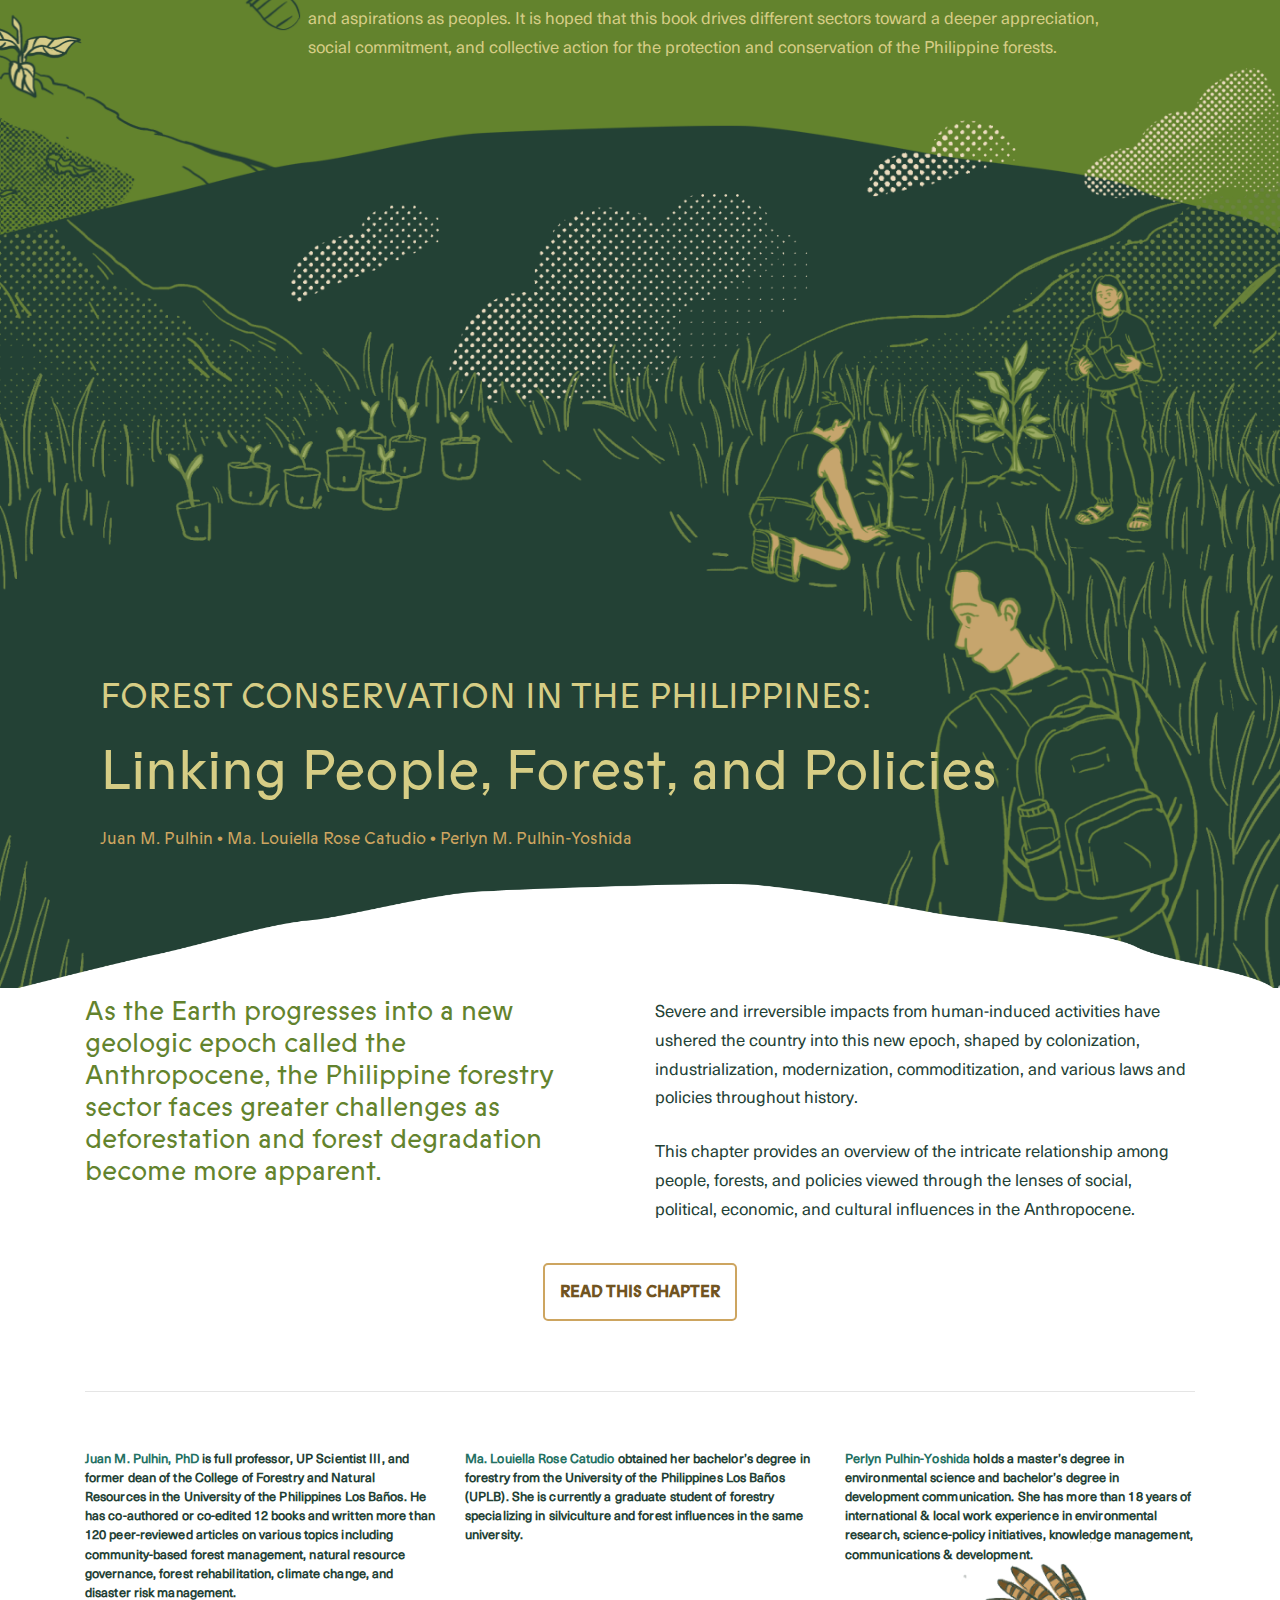
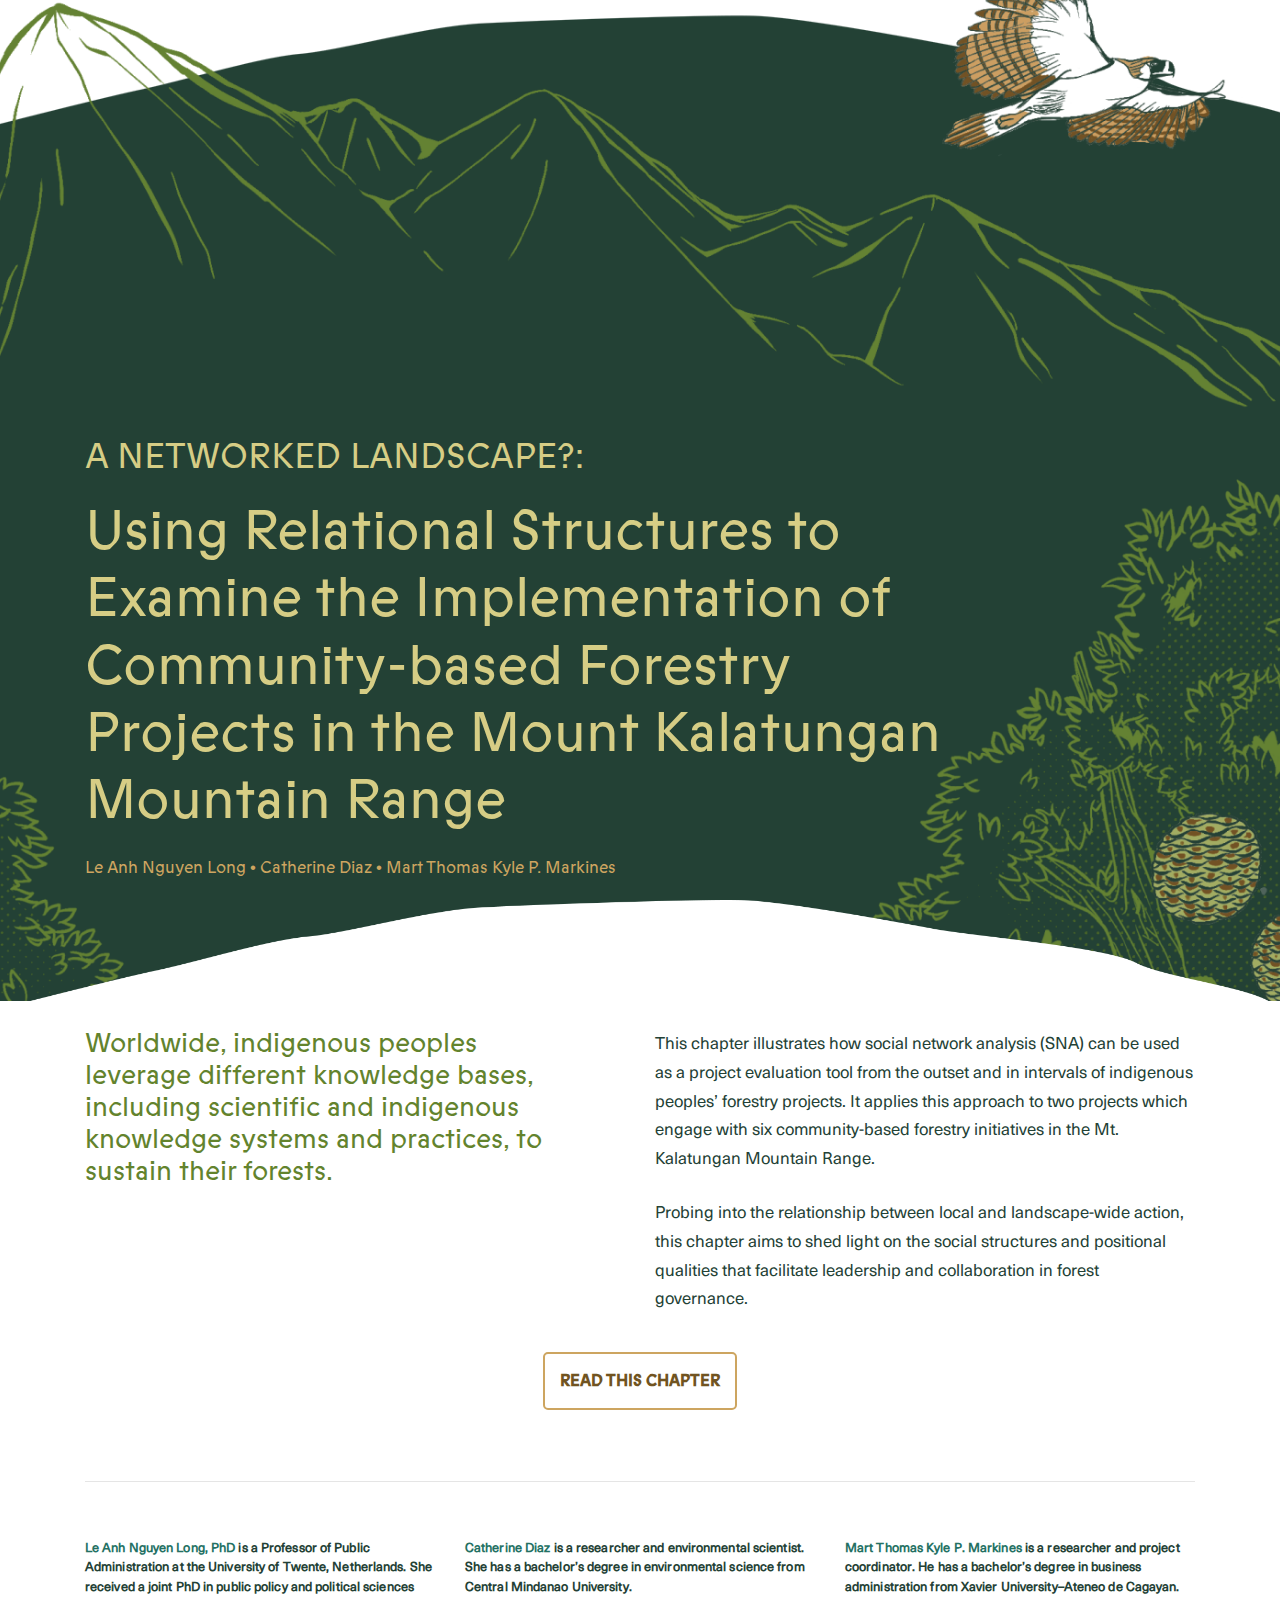
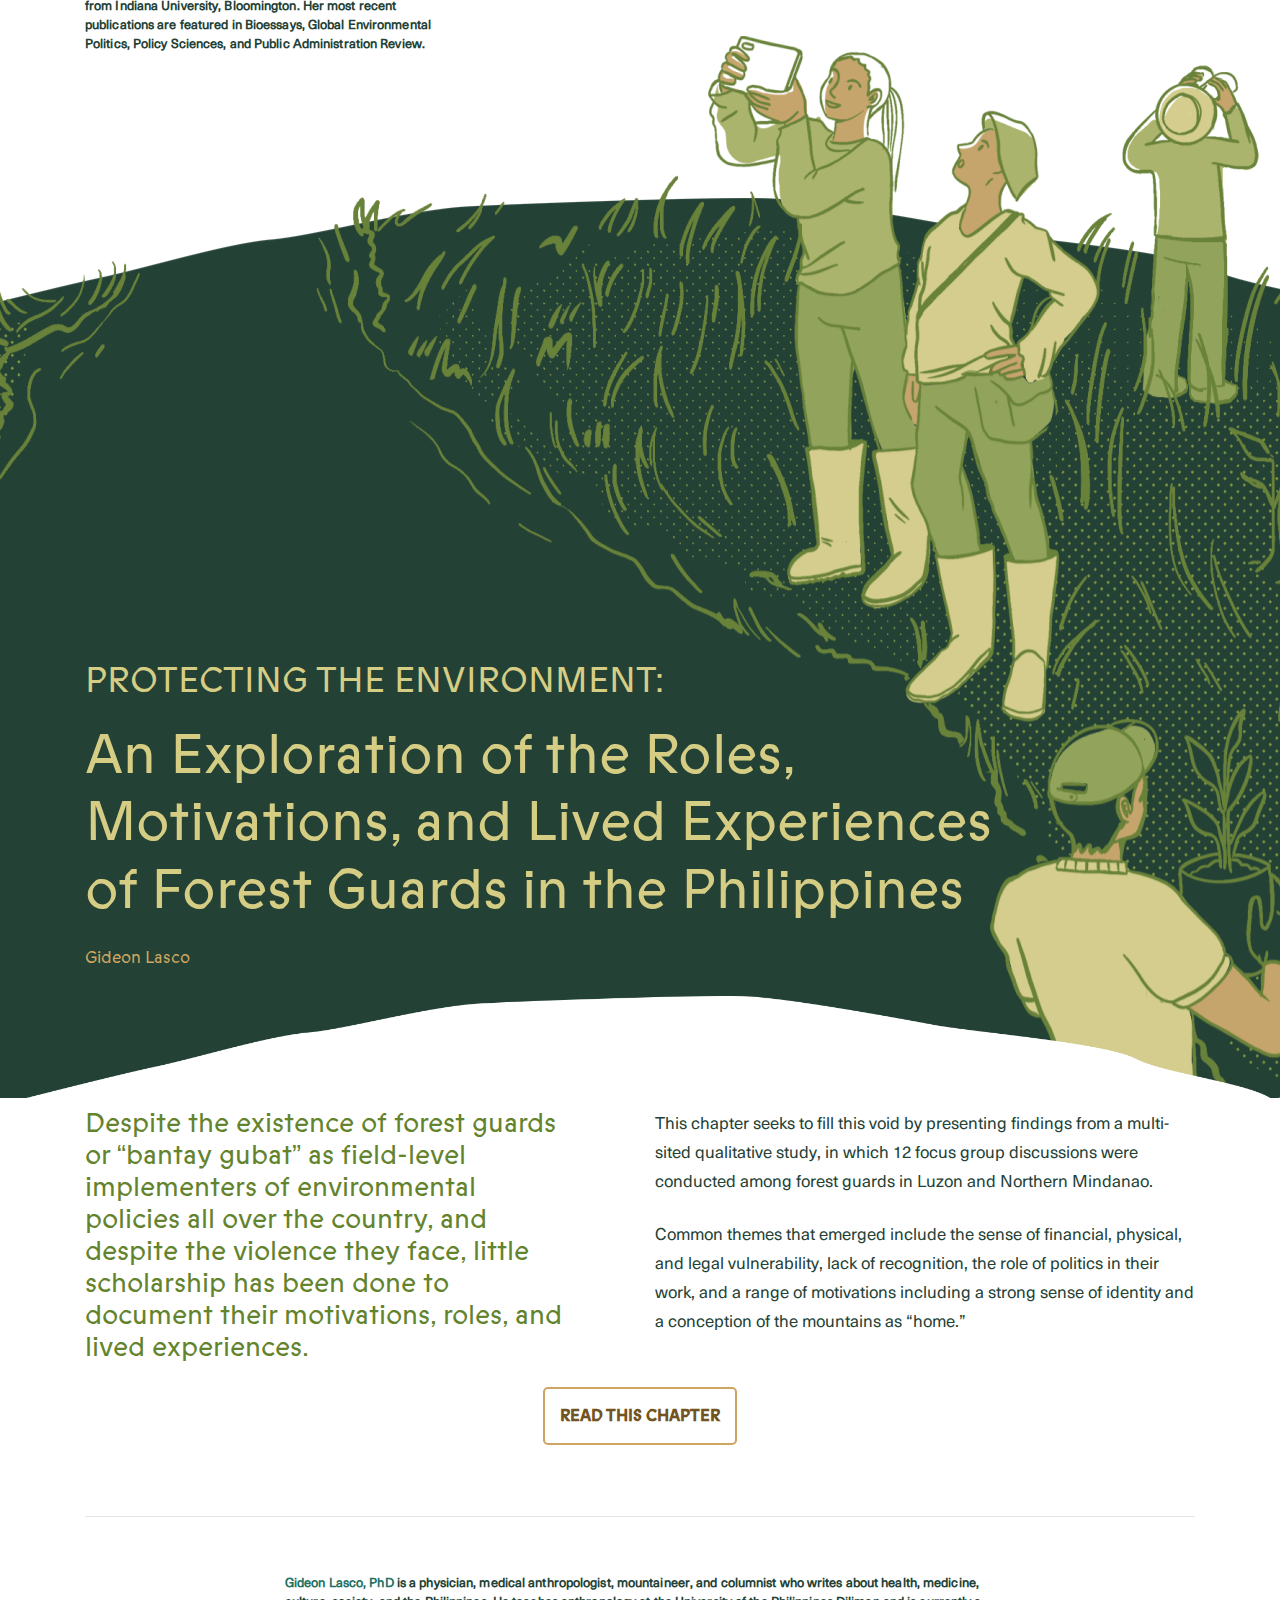
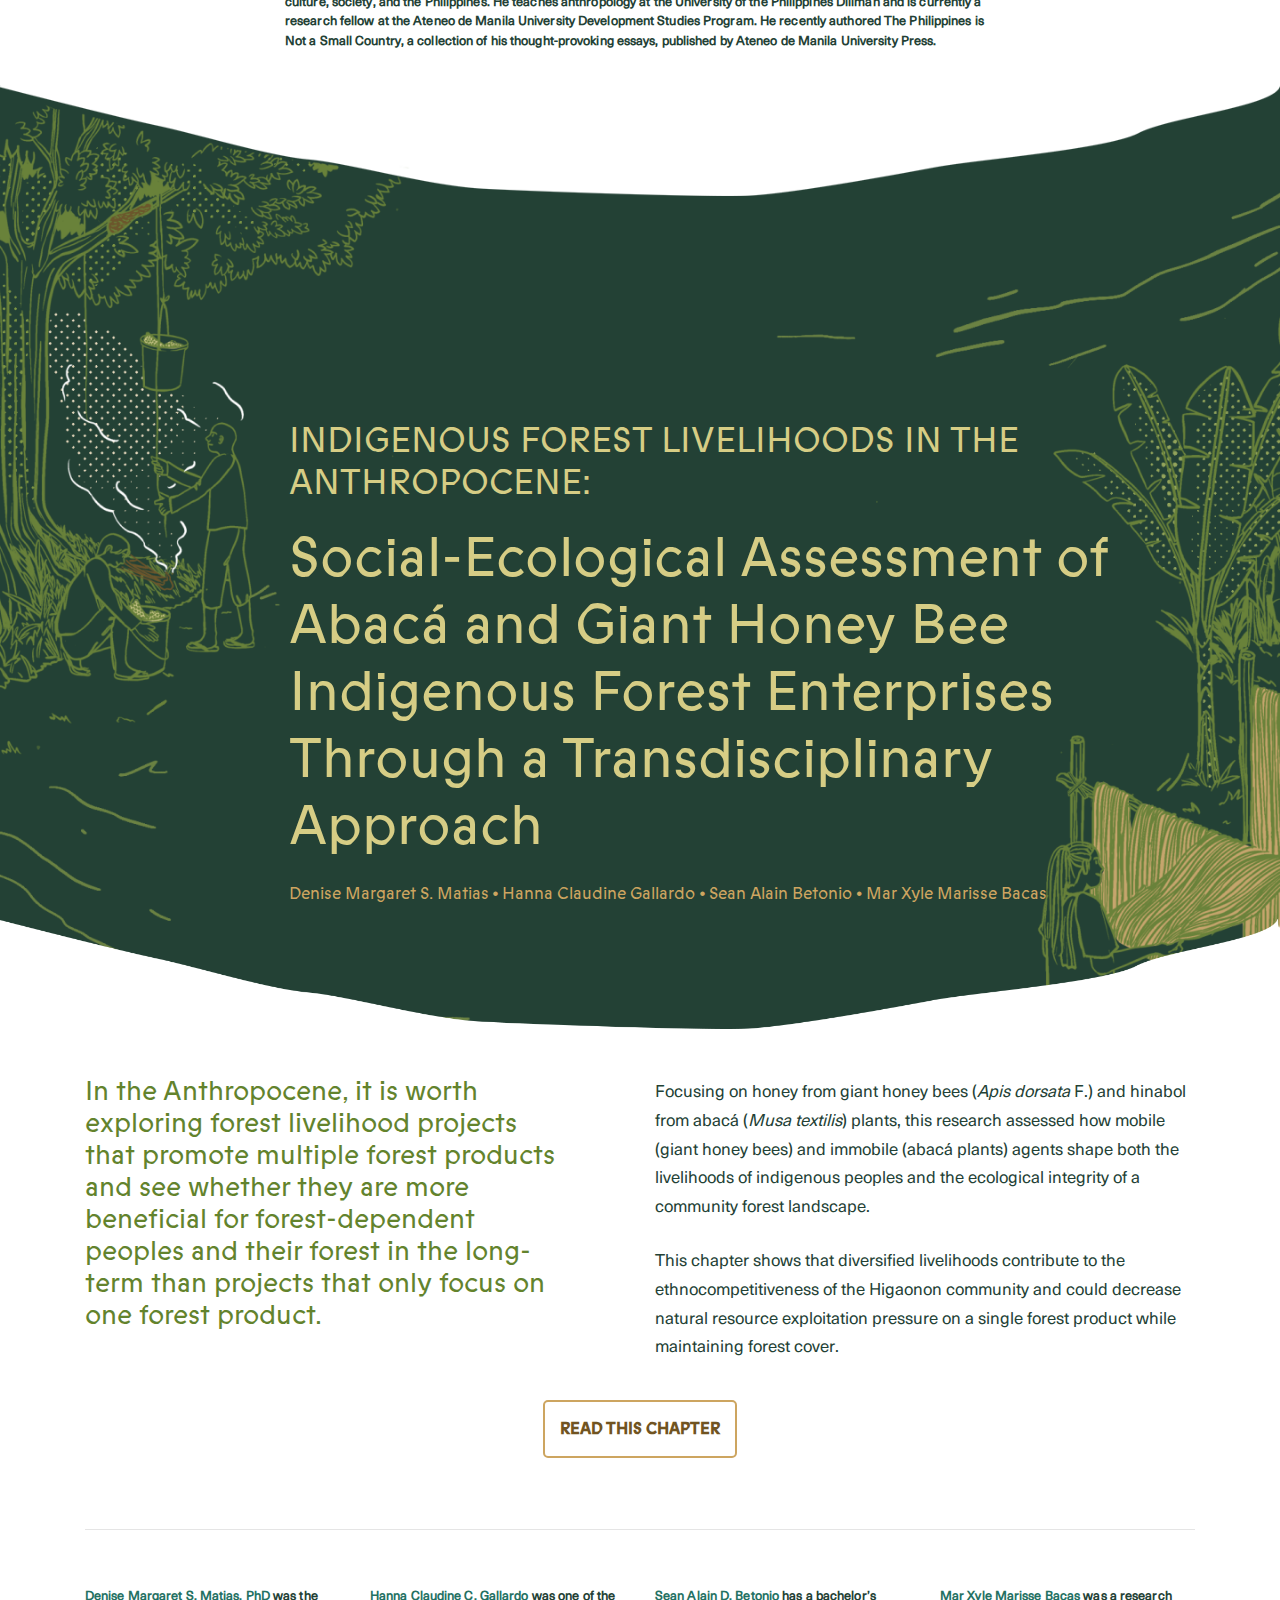
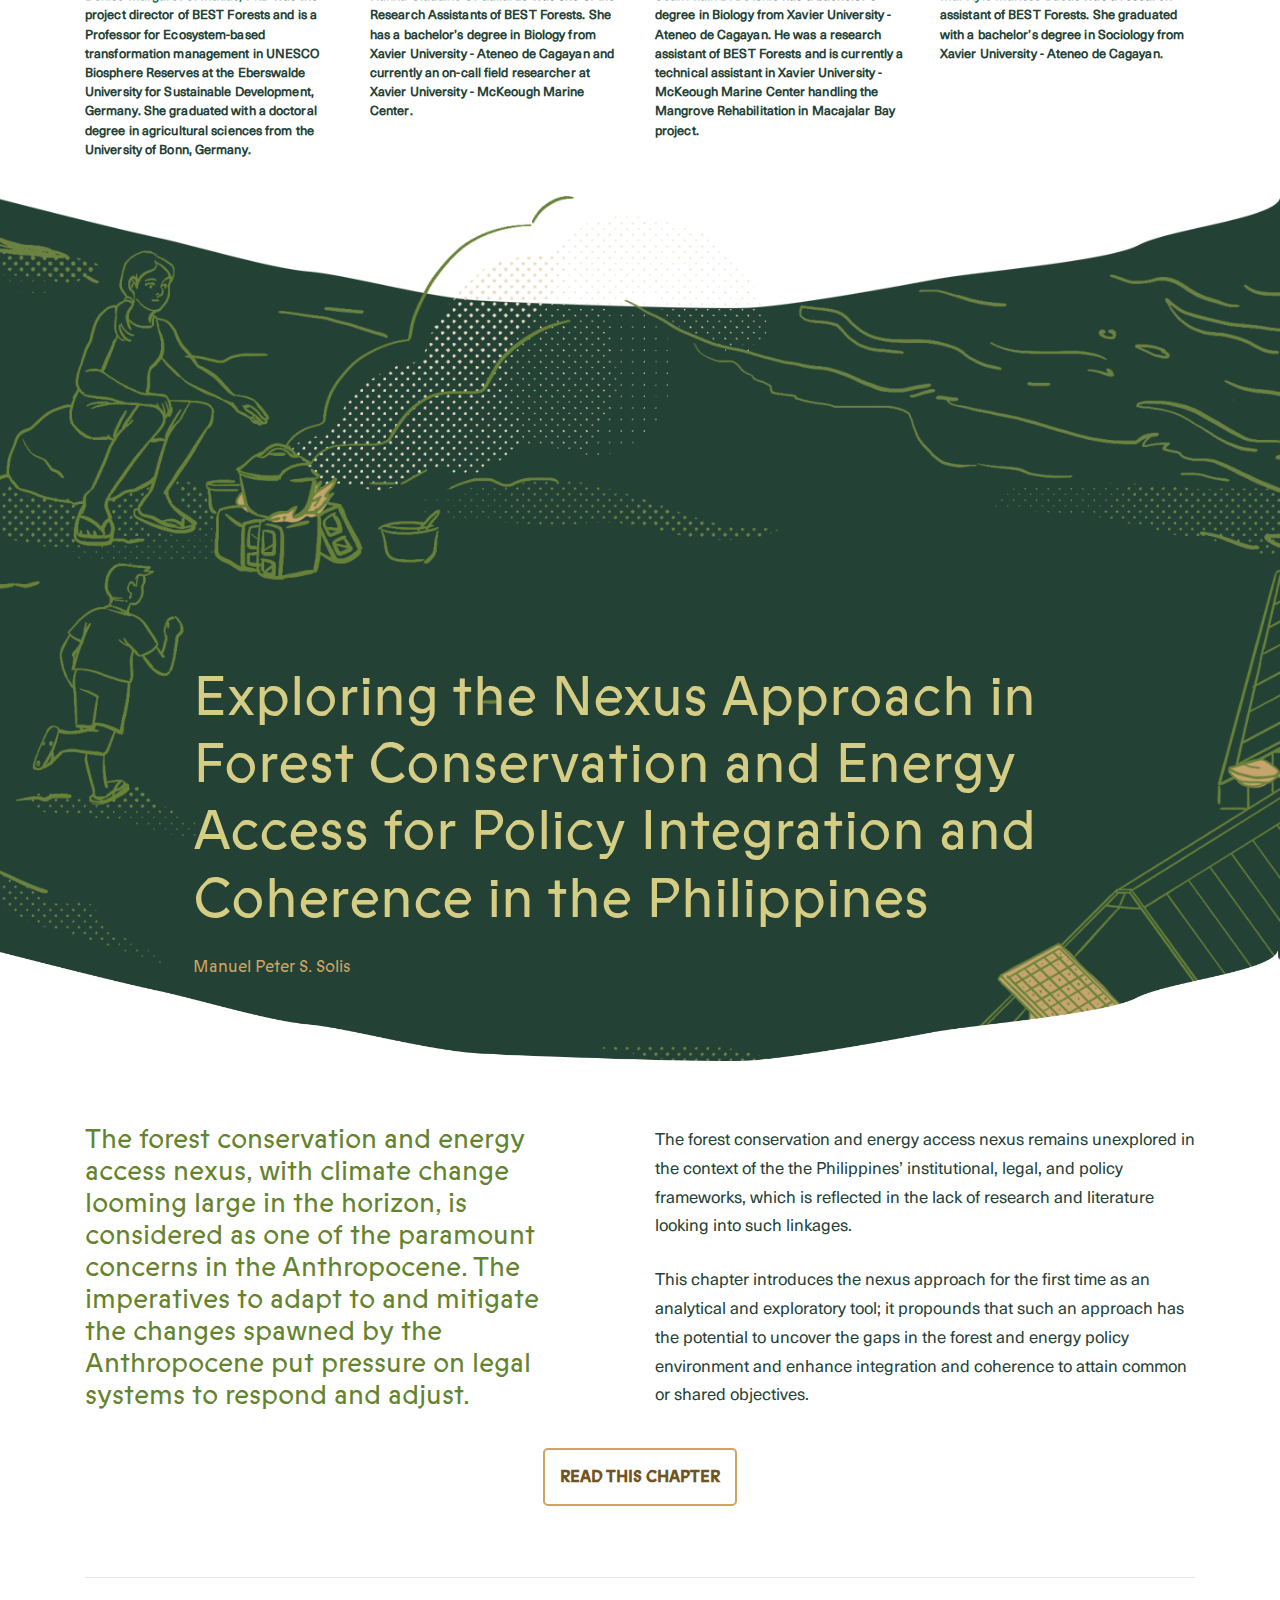
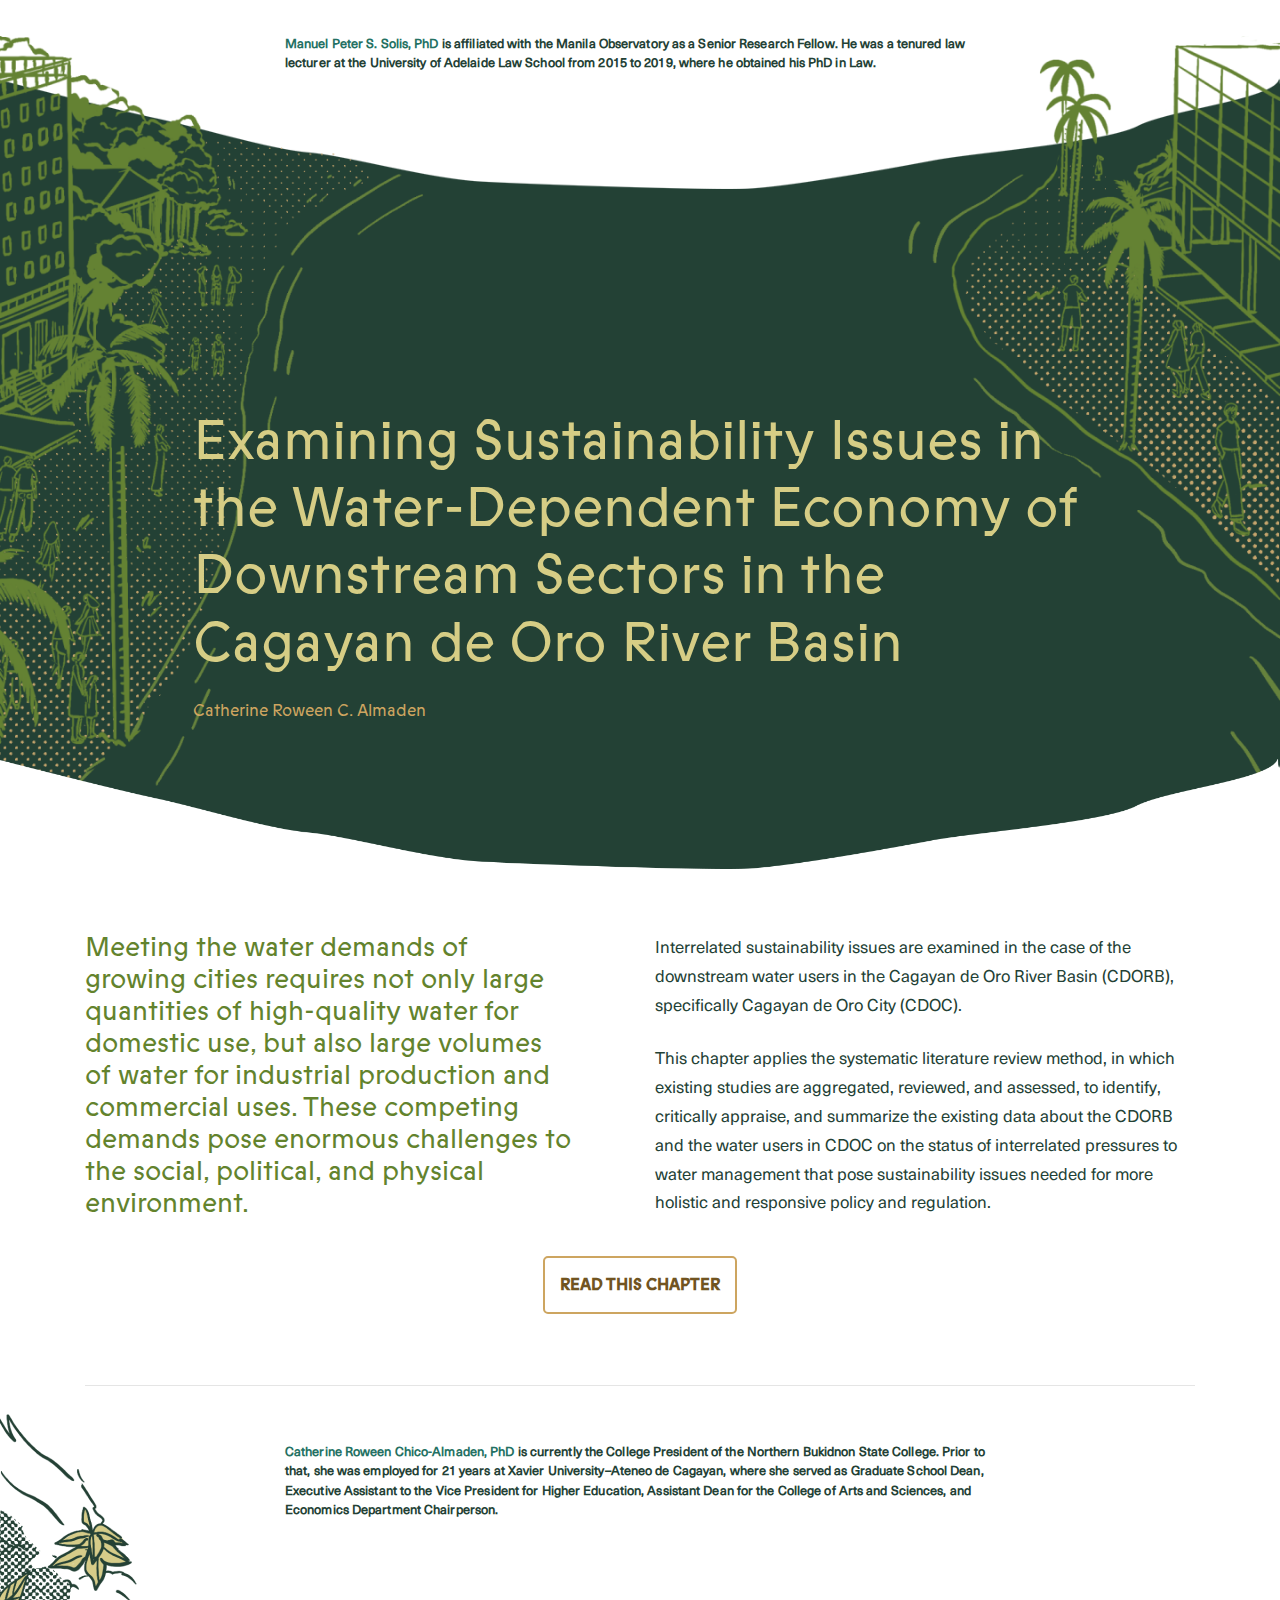
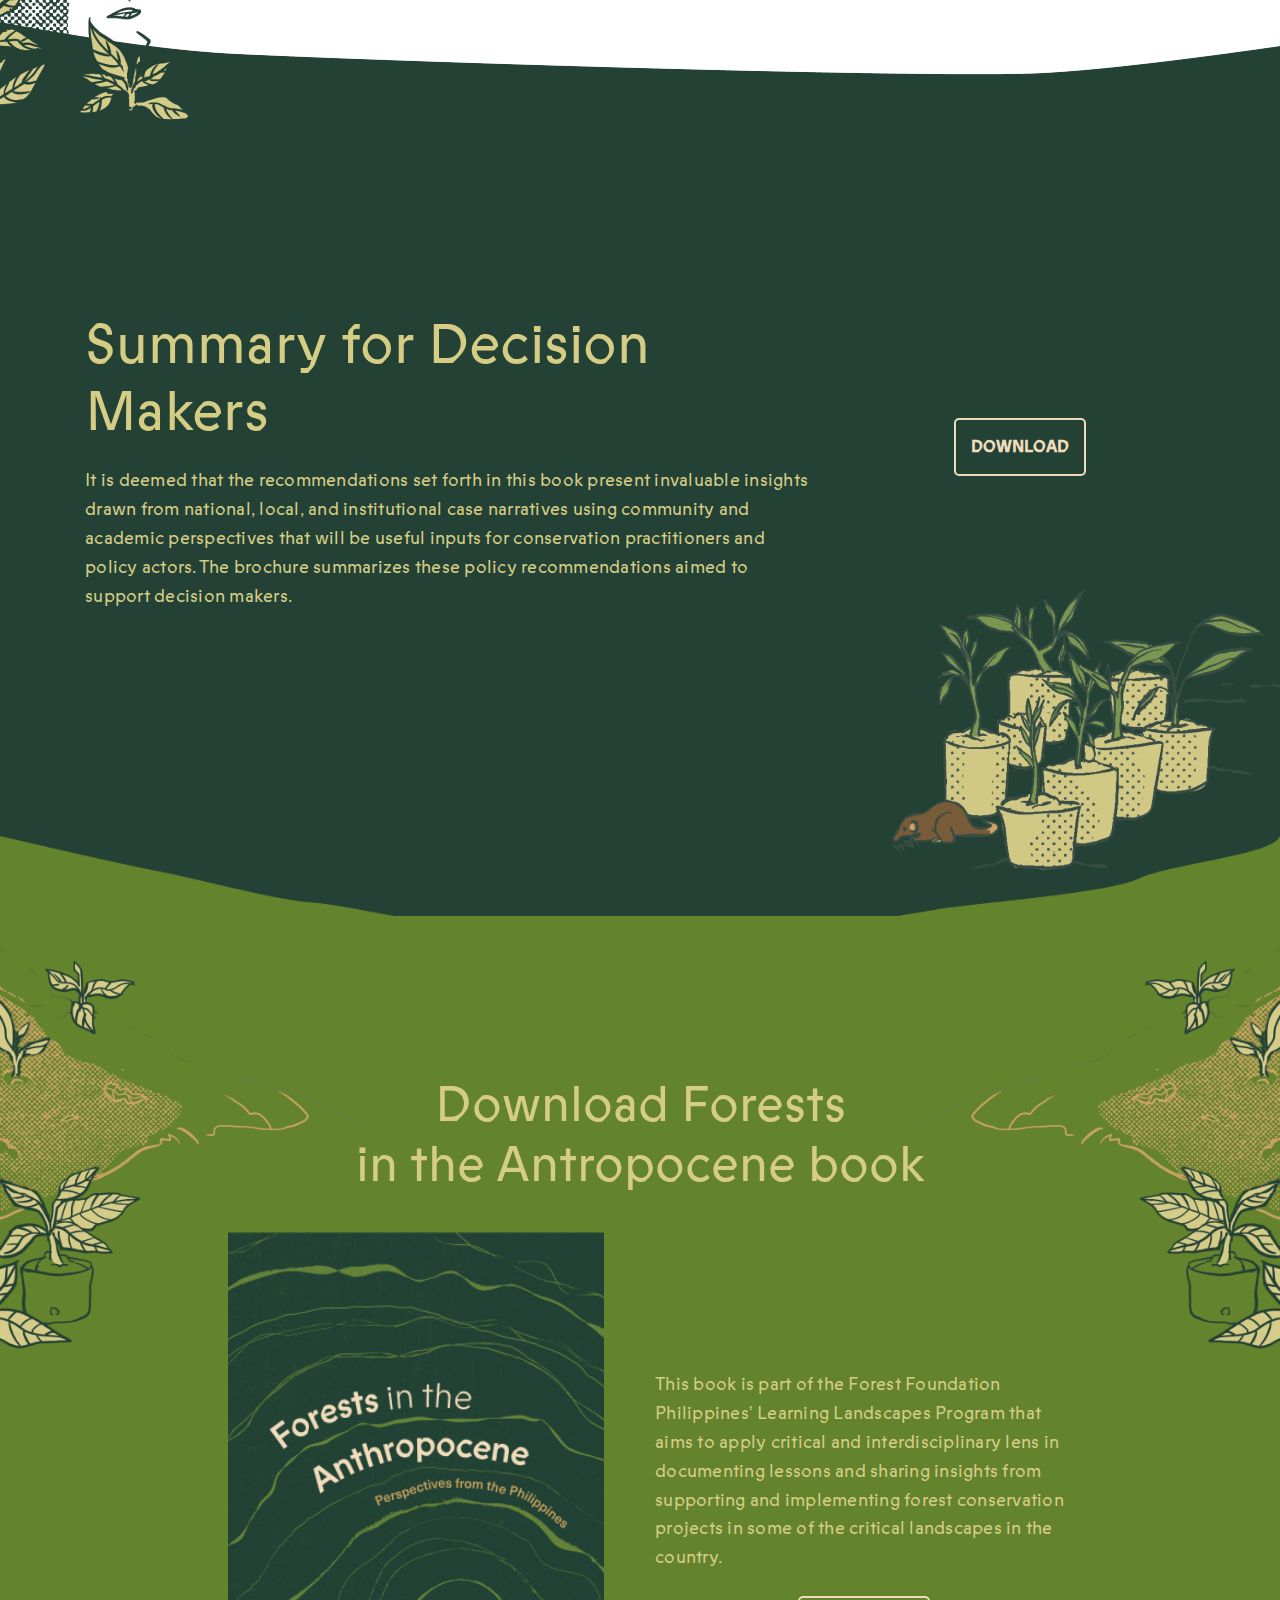
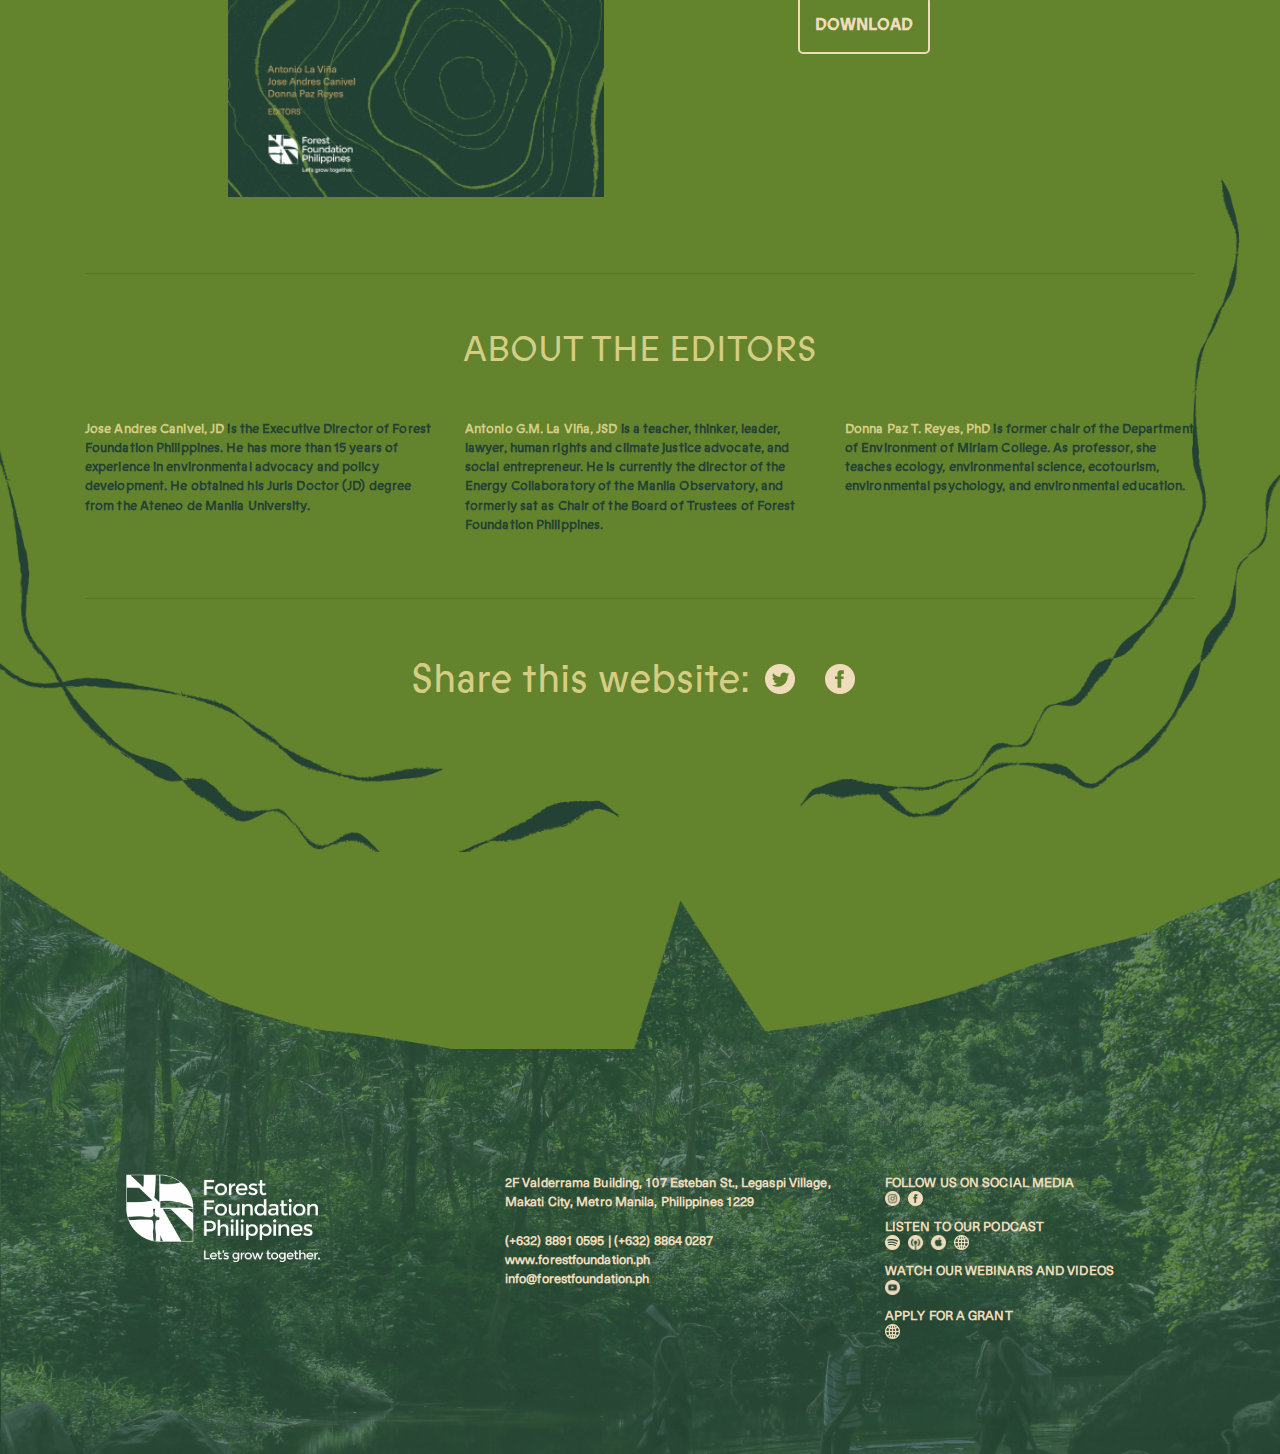
==== commit 2327e2c5: "minor adjustments, google tag" ====
--- a/index.html
+++ b/index.html
@@ -28,6 +28,16 @@
     <meta name="twitter:title" content="Forests in the Anthropocene" />
     <meta name="twitter:description" content="Local accounts of human-forest dynamics, and probe into the historical trajectories, conservation experiences, and probable futures of forest landscapes across the archipelago.." />
     <meta name="twitter:image" content="/img/ff-share.png" />
+
+    <!-- Global site tag (gtag.js) - Google Analytics -->
+    <script async src="https://www.googletagmanager.com/gtag/js?id=G-LN7S9B1J5Q"></script>
+    <script>
+      window.dataLayer = window.dataLayer || [];
+      function gtag(){dataLayer.push(arguments);}
+      gtag('js', new Date());
+
+      gtag('config', 'G-LN7S9B1J5Q');
+    </script>
 
   </head>
 
--- a/css/main.css
+++ b/css/main.css
@@ -552,7 +552,7 @@
   background: url("../img/network-bg.png") top center no-repeat;
   background-size: cover;
   /*transform: translateY(200%);*/
-  top: 139rem;
+  top: 137rem;
   width: 100%;
   padding-top: 30rem;
   padding-bottom: 10rem;
@@ -760,7 +760,7 @@
     background-size: contain, auto;
   }
   #network-sec{
-    top:158rem;
+    top:157rem;
     padding-bottom: 13rem;
   }
   #networkinfo {
@@ -1031,6 +1031,11 @@
 
 
 @media (max-width: 1024px) {
+
+  #hero{
+    background-attachment: scroll
+  }
+
   #networkinfo {
     background: url(../img/top-white.png) top center no-repeat,
                 linear-gradient(180deg, rgba(255,255,255,0) 9.5%, rgba(255,255,255,1) 9.5%);
@@ -1516,7 +1521,7 @@
   }
 }
 
-@media only screen and (max-width: 575px){
+@media only screen and (max-width: 575px){ /*from 575*/
   #linkinginfo {
     background: url(../img/top-white.png) top center no-repeat,
                 linear-gradient(180deg, rgba(255,255,255,0) 4%, rgba(255,255,255,1) 4%);
@@ -1923,10 +1928,10 @@
     top:871rem;
     }
     #download-sec {
-      top:917.5rem;
+      top:913rem;
     }
     #footer {
-      top:1027rem;
+      top:1022rem;
     }
 }
 
@@ -1942,7 +1947,7 @@
     top: 68rem;
   }
   #network-sec {
-    top: 202rem;
+    top: 201rem;
   }
   #protecting-sec {
     top: 334rem;
@@ -2000,7 +2005,7 @@
     top: 120rem;
   }
   #network-sec {
-    top: 225rem;
+    top: 224rem;
   }
   #networkinfo {
     top: 275rem;
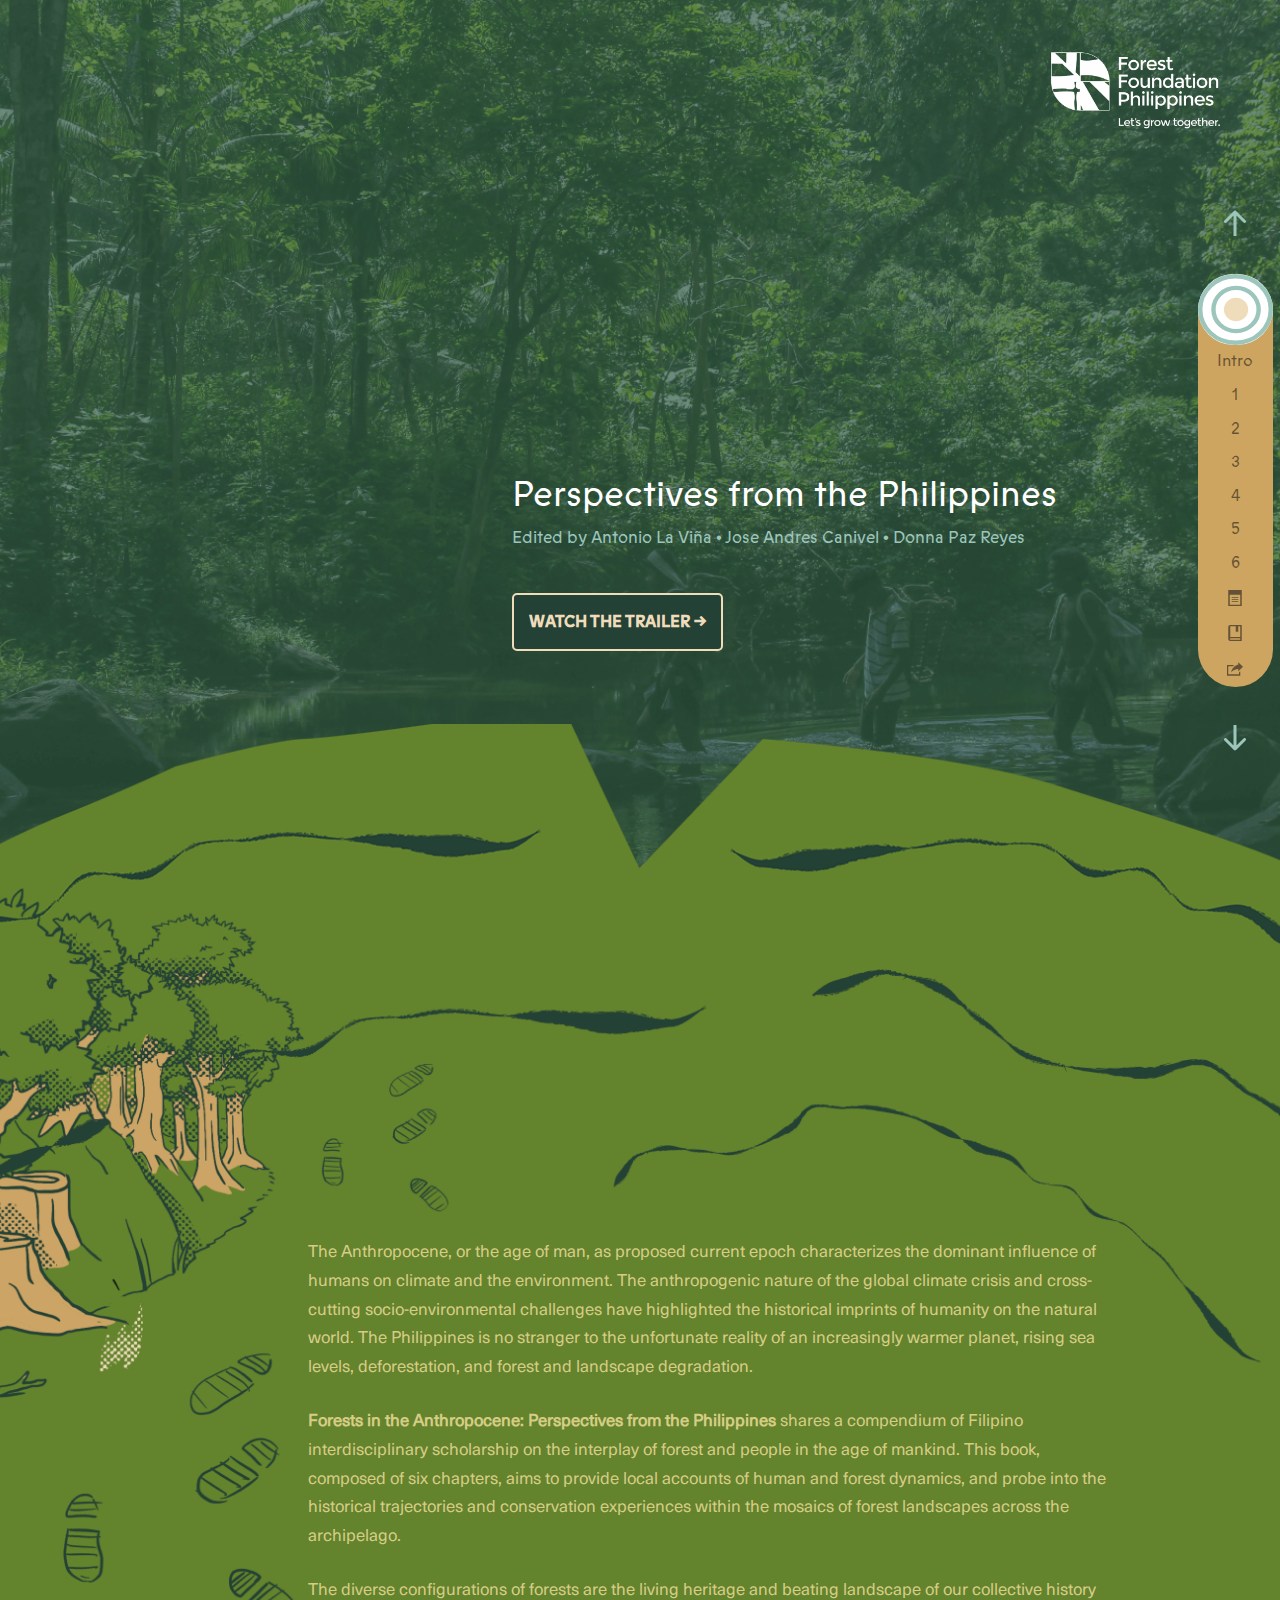
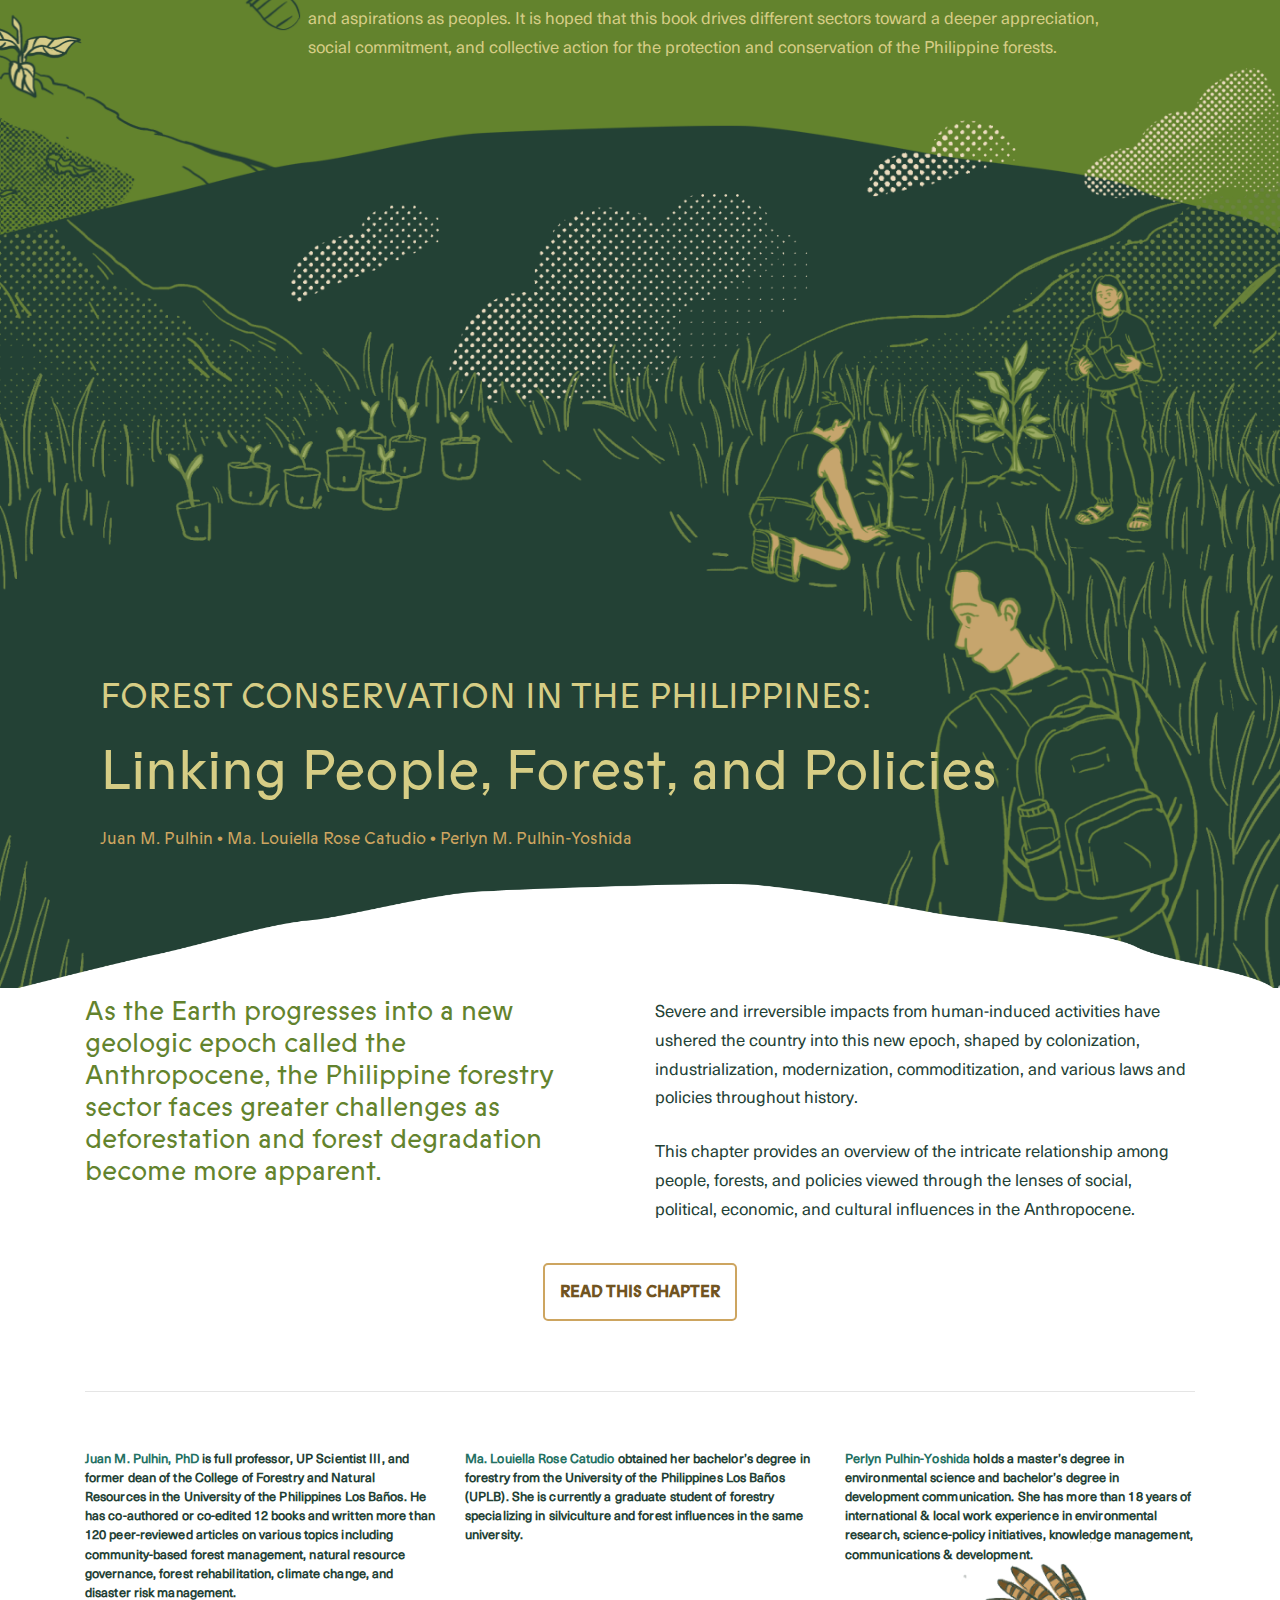
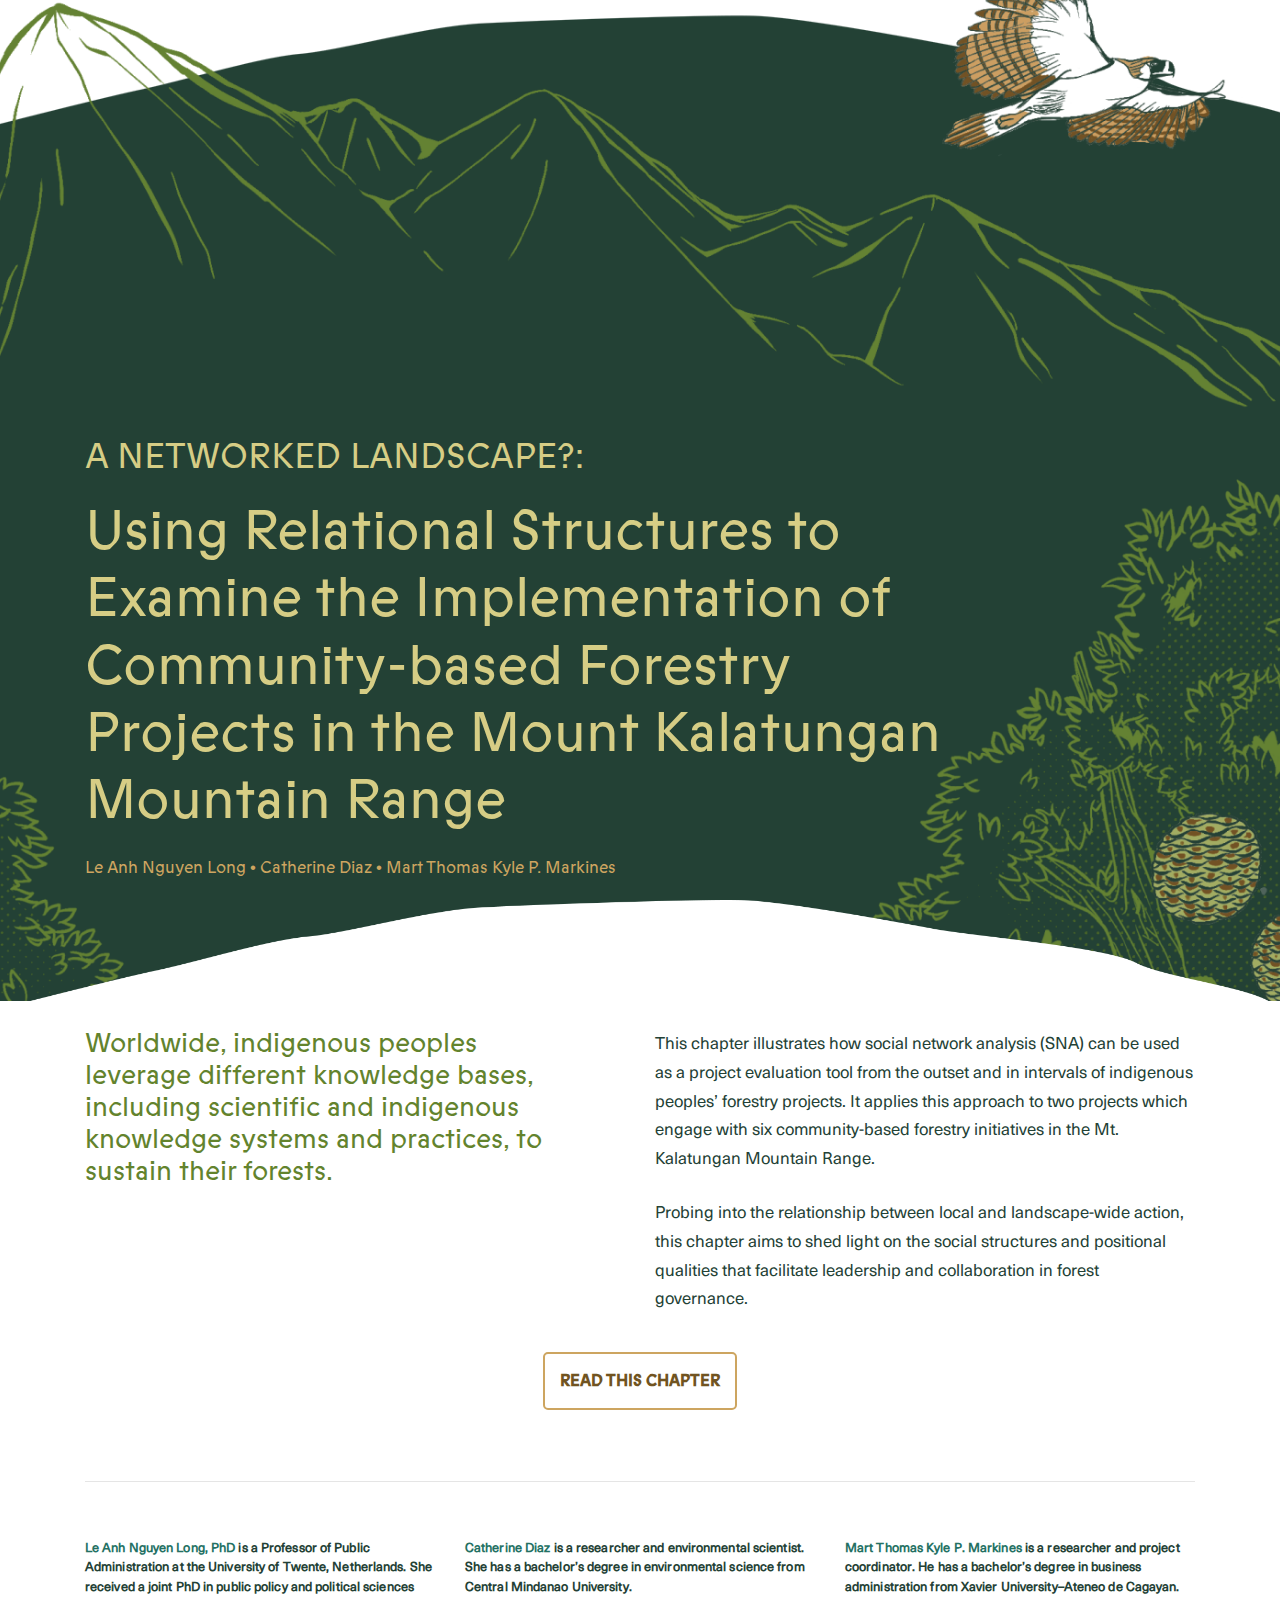
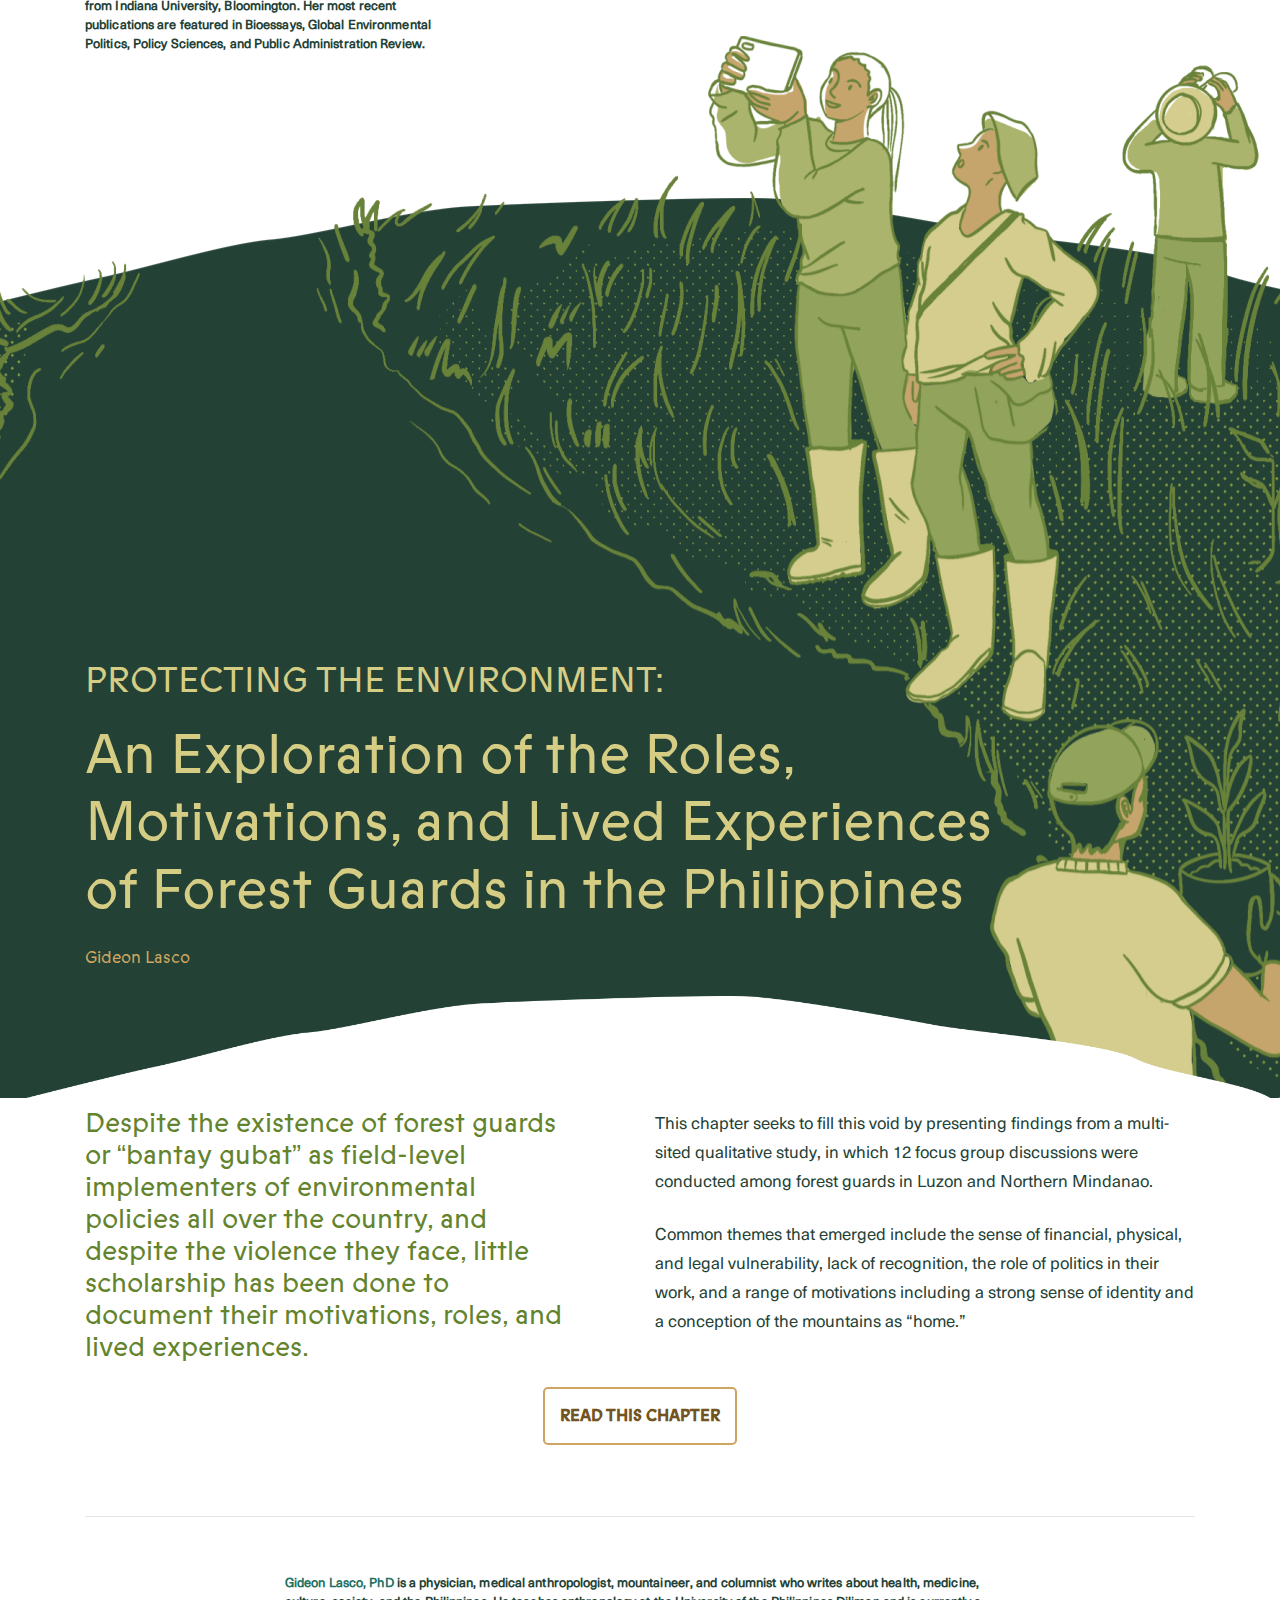
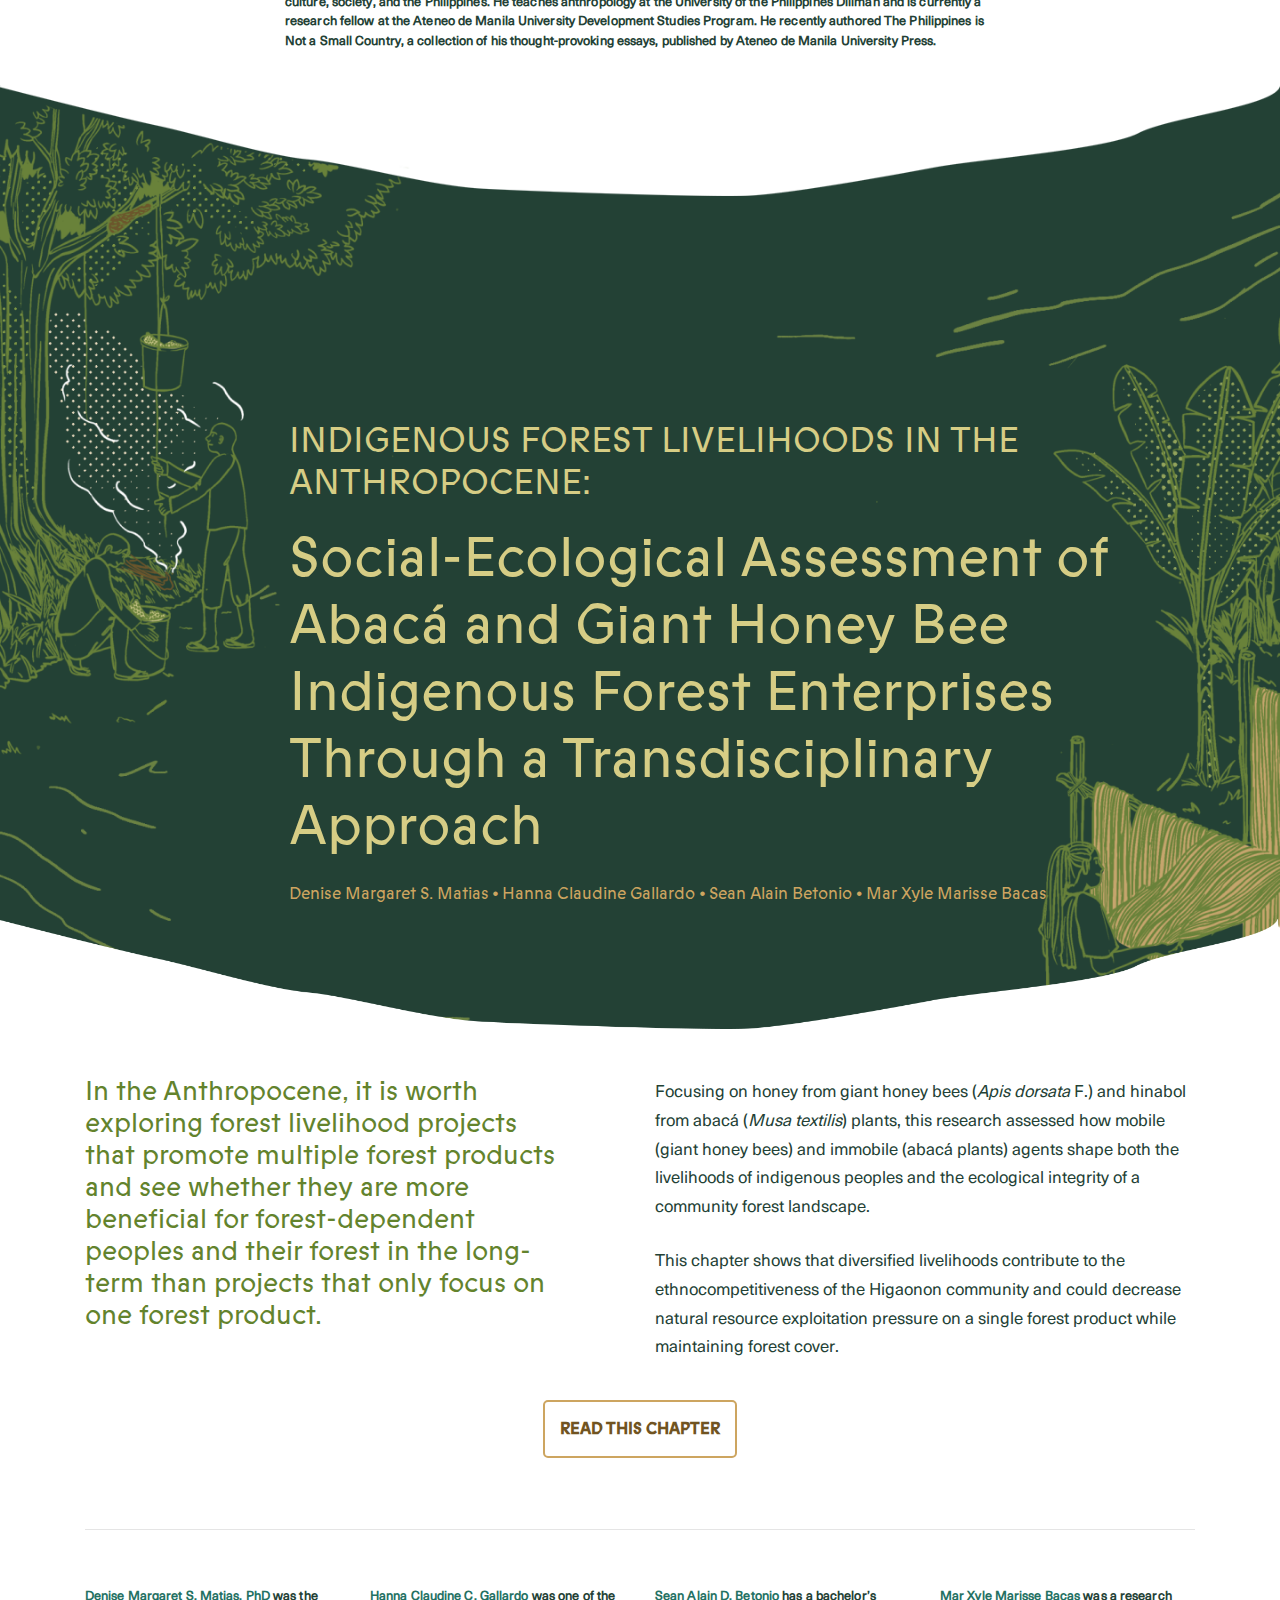
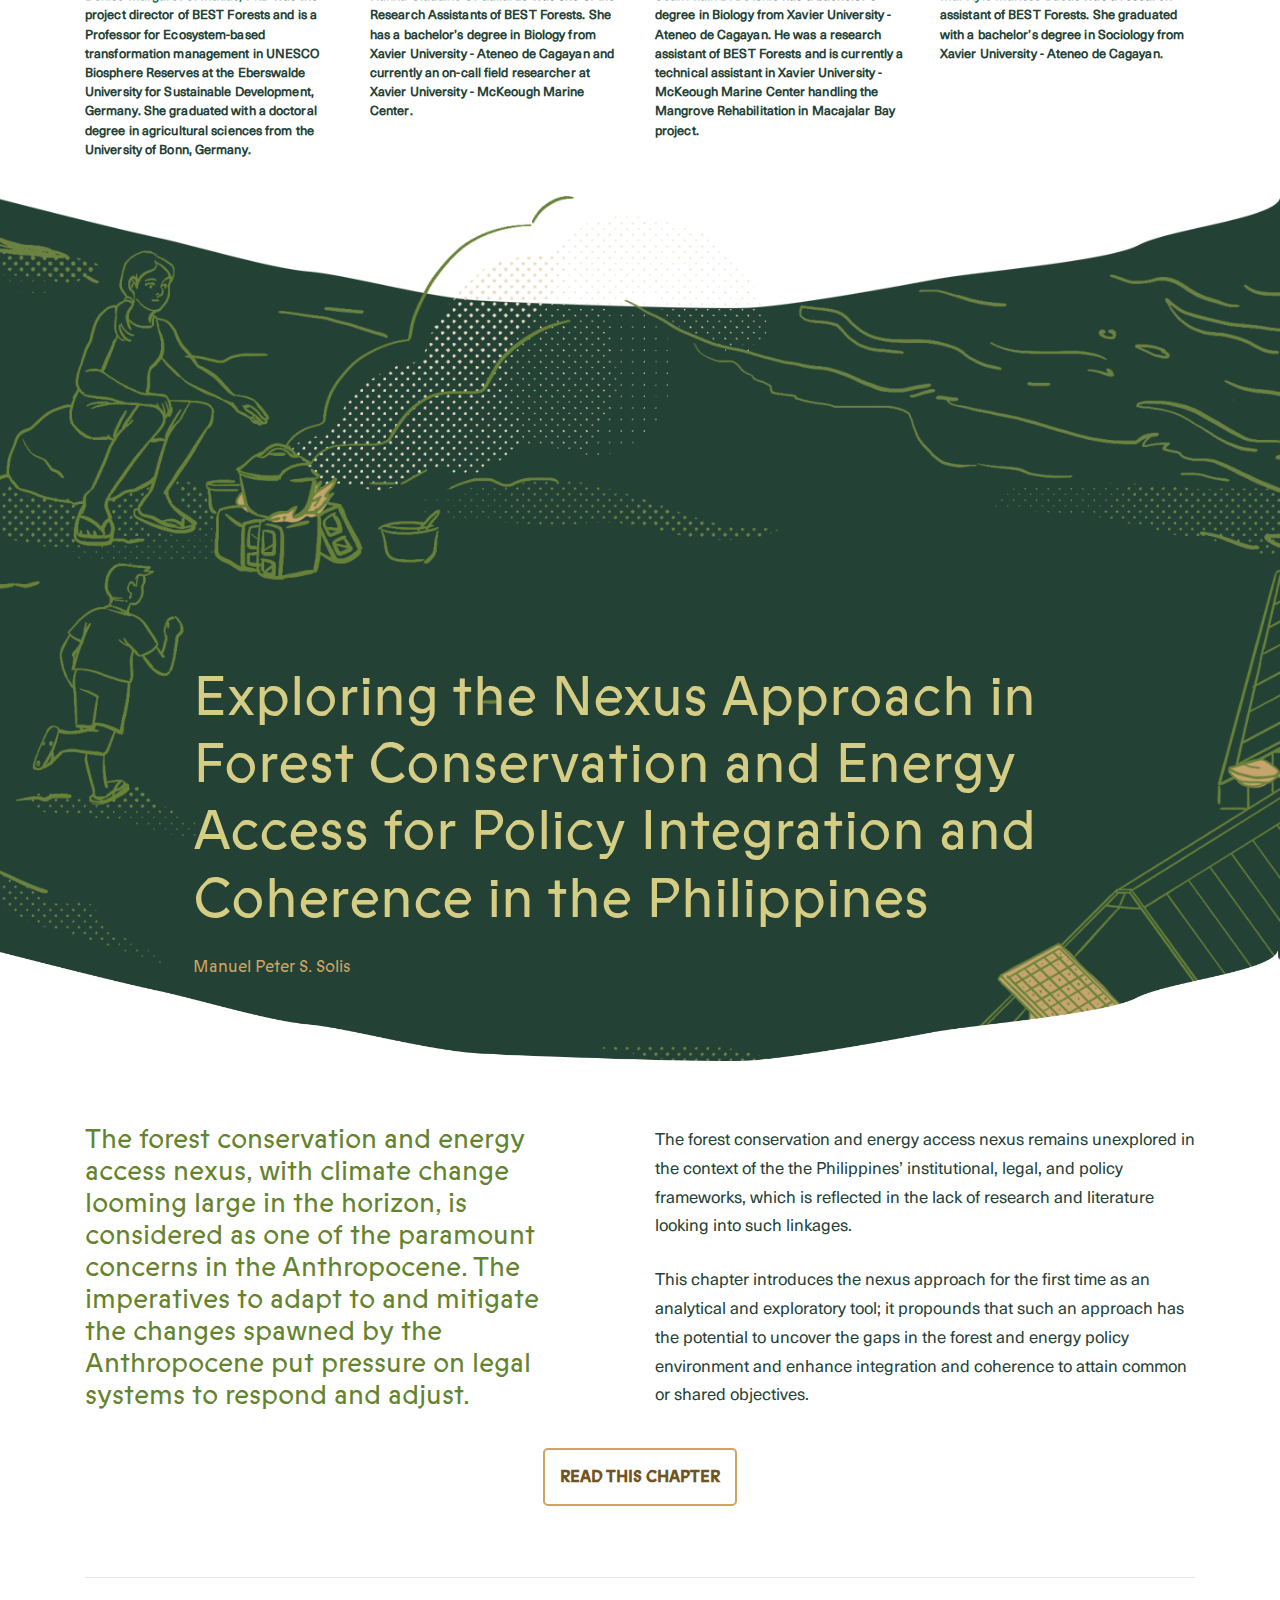
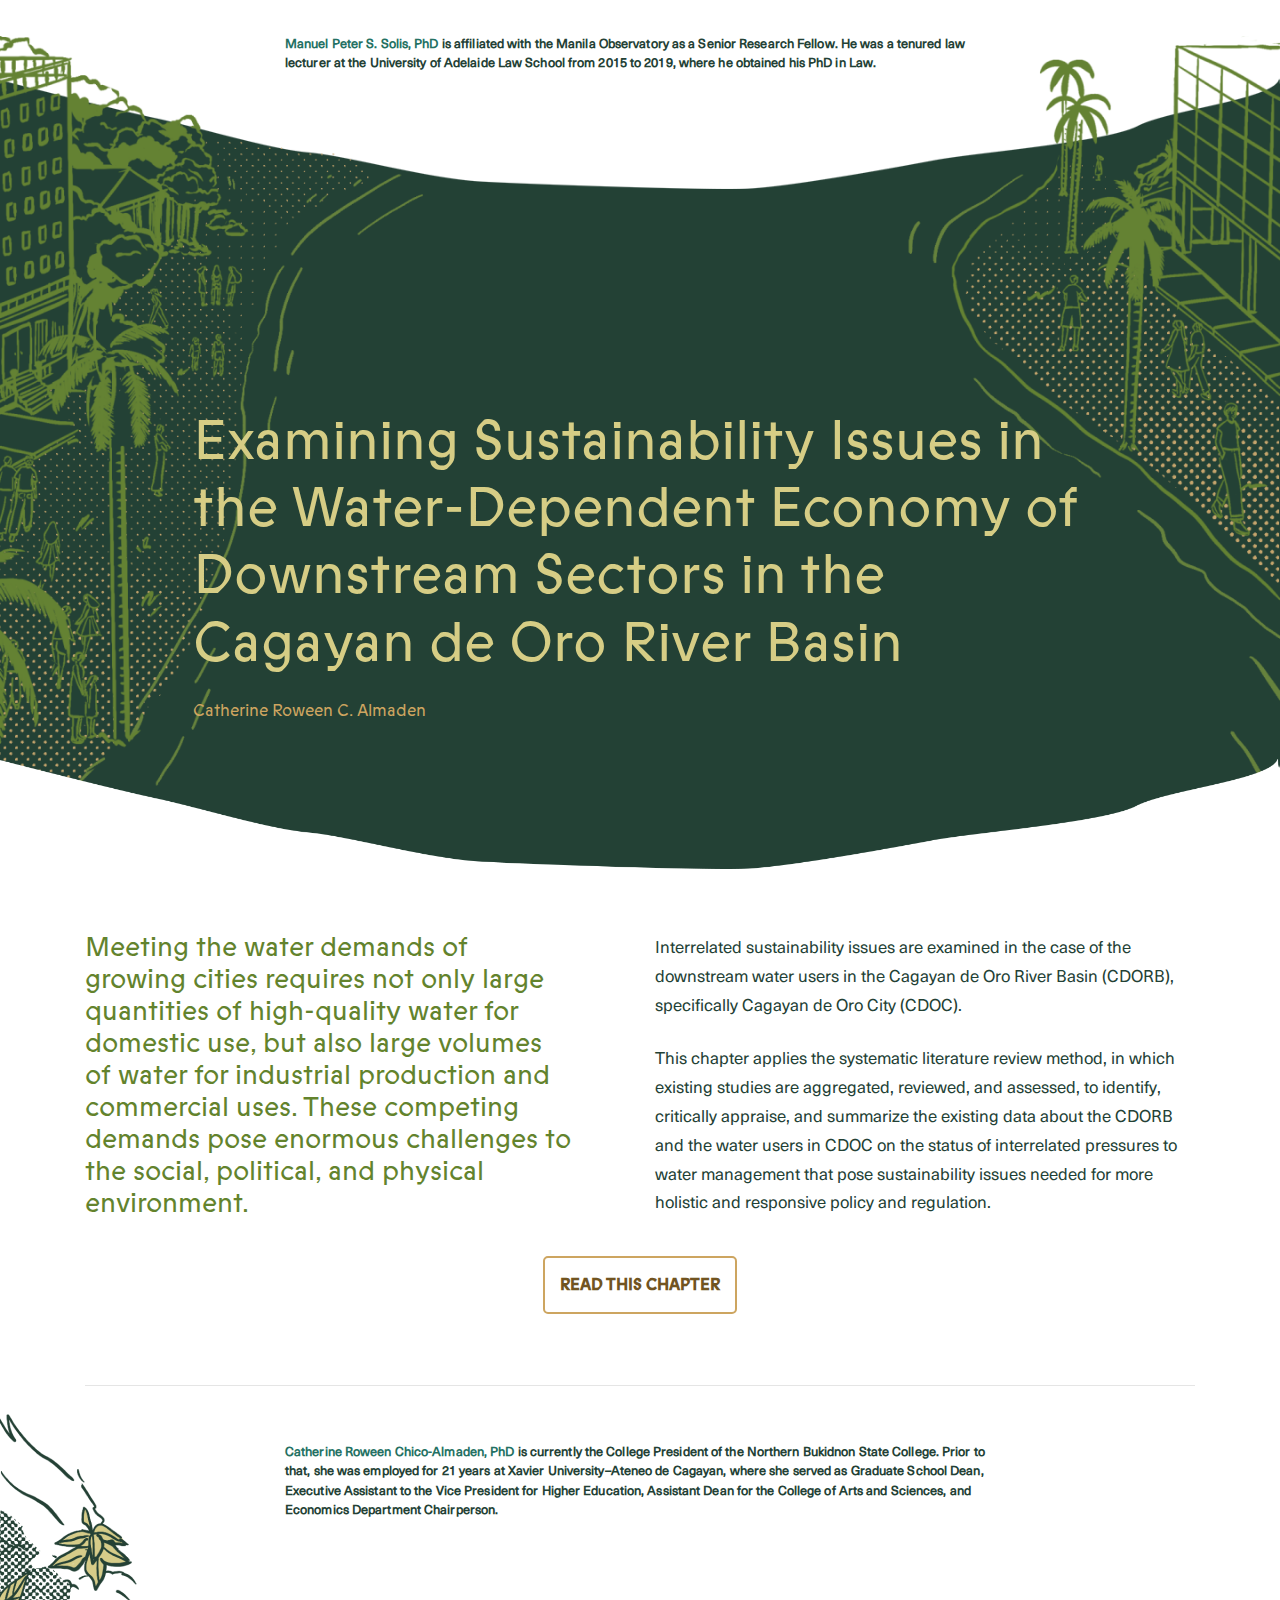
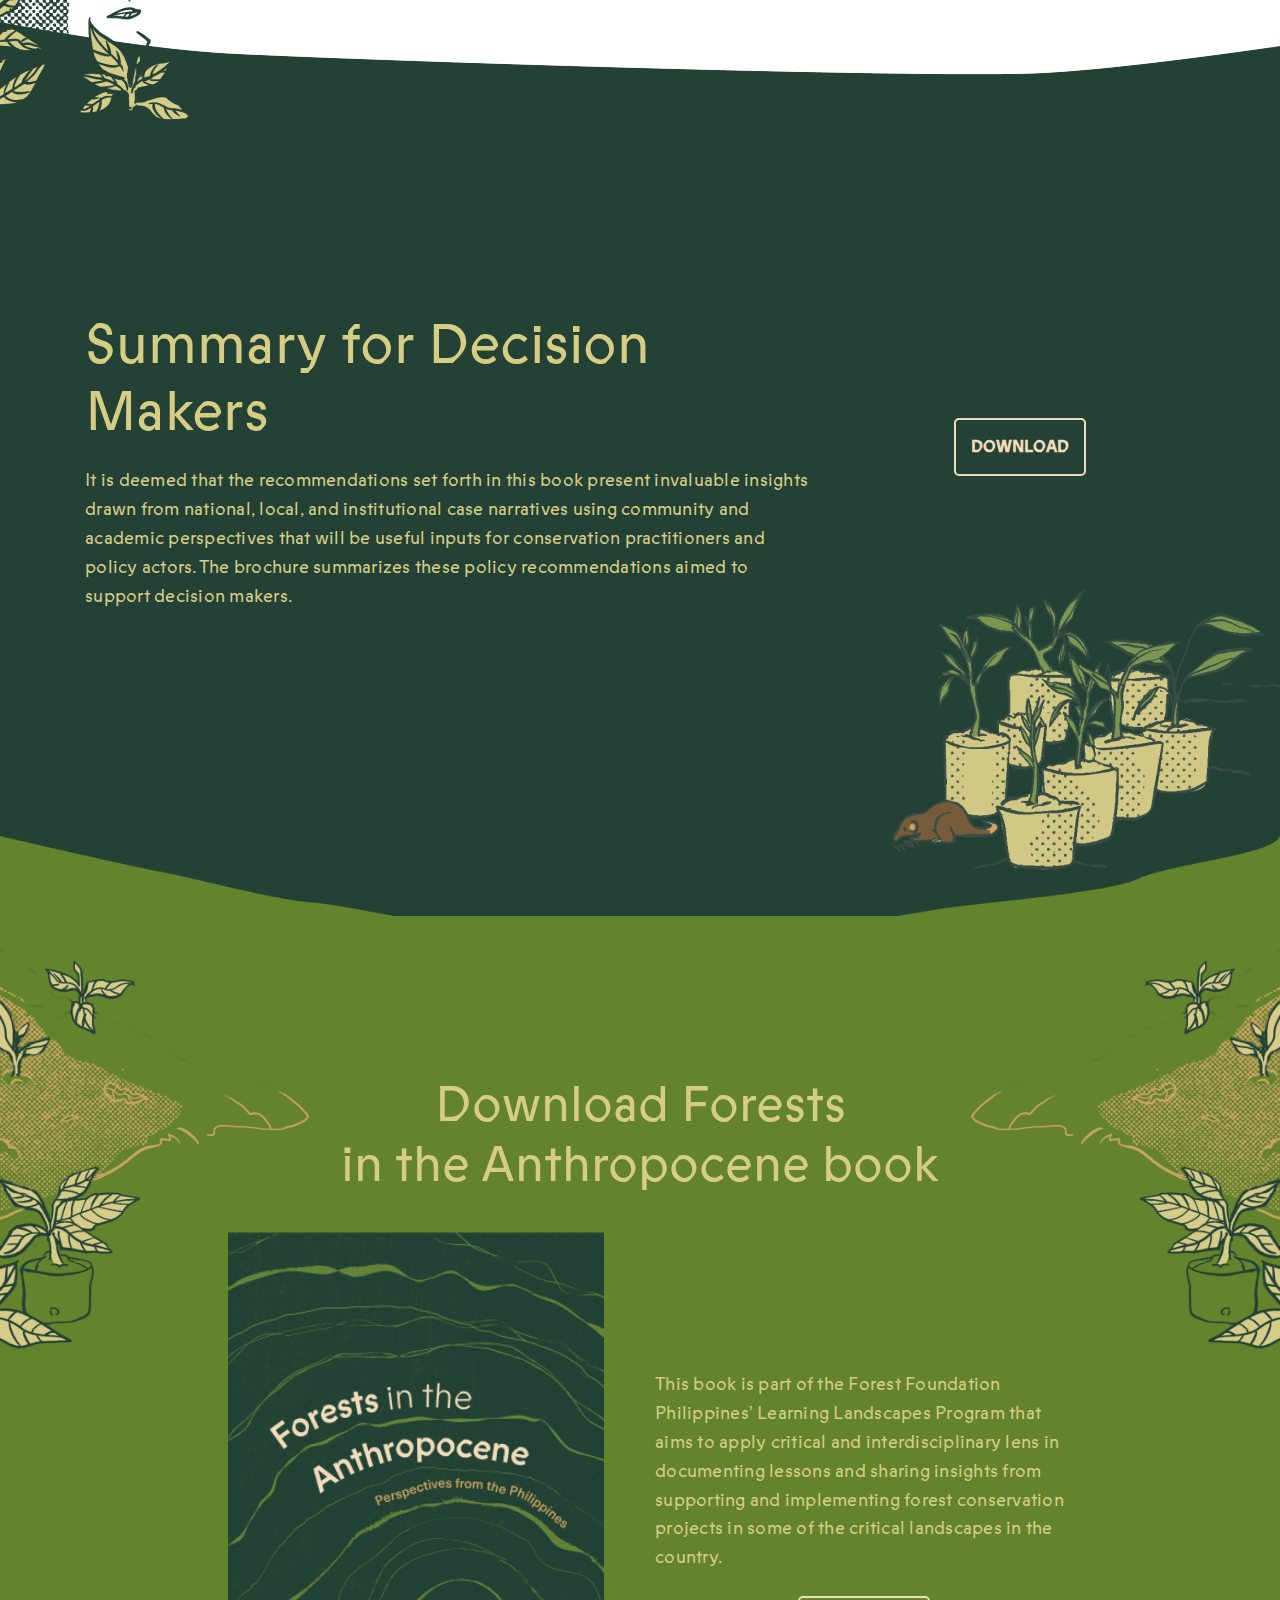
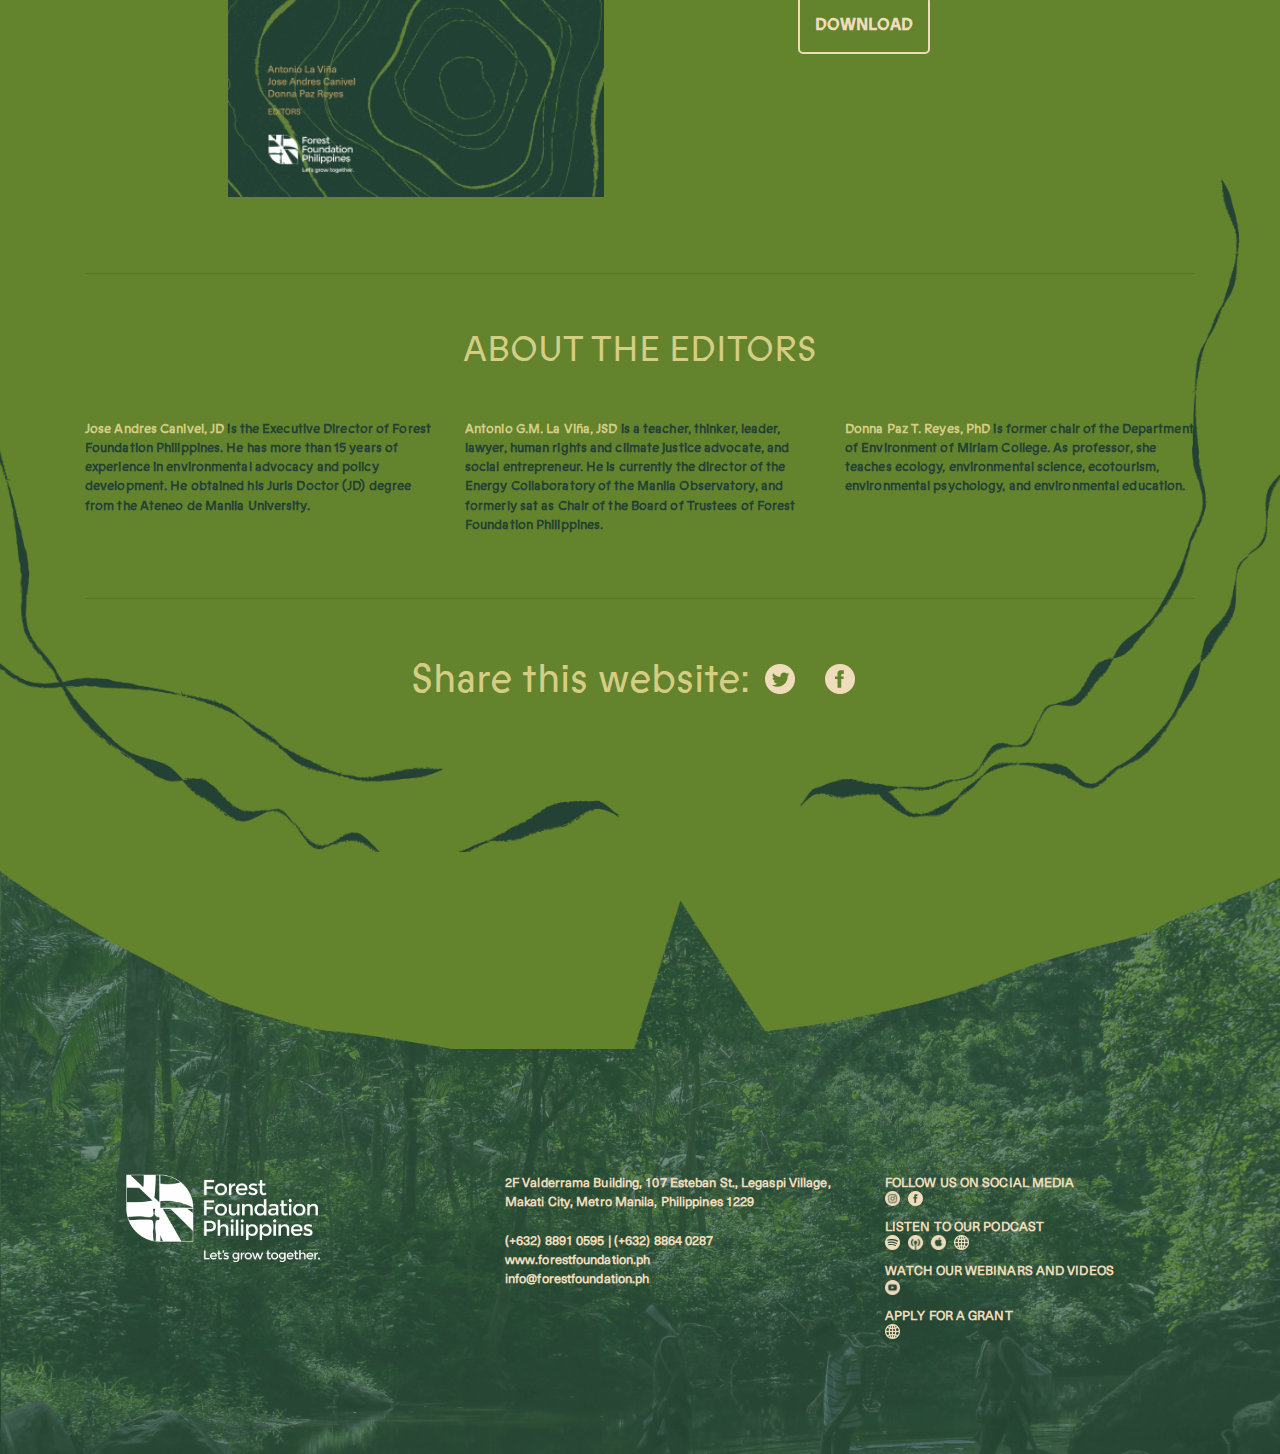
==== commit 3ecb6034: "typo" ====
--- a/index.html
+++ b/index.html
@@ -409,7 +409,7 @@
 
         <section id="download-sec" class="title position-absolute">
           <div class="container">
-            <h2 class="text-center" id="download-sec-copy">Download Forests<br>in the Antropocene book</h2>
+            <h2 class="text-center" id="download-sec-copy">Download Forests<br>in the Anthropocene book</h2>
             <div class="col-md-10 row align-items-center m-auto">
               <div class="col-md-6">
                 <img src="img/book.png">
--- a/css/main.css
+++ b/css/main.css
@@ -1032,9 +1032,6 @@
 
 @media (max-width: 1024px) {
 
-  #hero{
-    background-attachment: scroll
-  }
 
   #networkinfo {
     background: url(../img/top-white.png) top center no-repeat,
@@ -1157,7 +1154,10 @@
   }
 }
 
+
 @media (max-width: 900px) {
+
+
   #logo-container {
     width: 100%;
   }
@@ -1236,7 +1236,11 @@
   }
 }
 
+
 @media (max-width: 836px) {
+
+
+
   #protectinfo {
     background: url(../img/top-white.png) top center no-repeat,
                 linear-gradient(180deg, rgba(255,255,255,0) 8%, rgba(255,255,255,1) 8%);
@@ -1248,7 +1252,12 @@
     background-size: contain, auto;
   }
 }
+
+
+
 @media (max-width: 830px) {
+
+
   #indigenousinfo {
     background: url(../img/bottom-white.png) top center no-repeat,
                 linear-gradient(180deg, rgba(255,255,255,0) 6%, rgba(255,255,255,1) 6%);
@@ -1286,6 +1295,10 @@
 }
 
 @media only screen and (max-width: 768px) {
+  #hero{
+    background-attachment: scroll;
+  }
+  
   #age-sec {
     padding: 17rem 0px 35rem;
   }
@@ -1337,7 +1350,10 @@
   }
 }
 
+
 @media only screen and (max-width: 767px) {
+
+
   #agesec-copy {
     transform: translateX(0rem);
   }
@@ -1931,7 +1947,7 @@
       top:913rem;
     }
     #footer {
-      top:1022rem;
+      top:1020rem;
     }
 }
 
